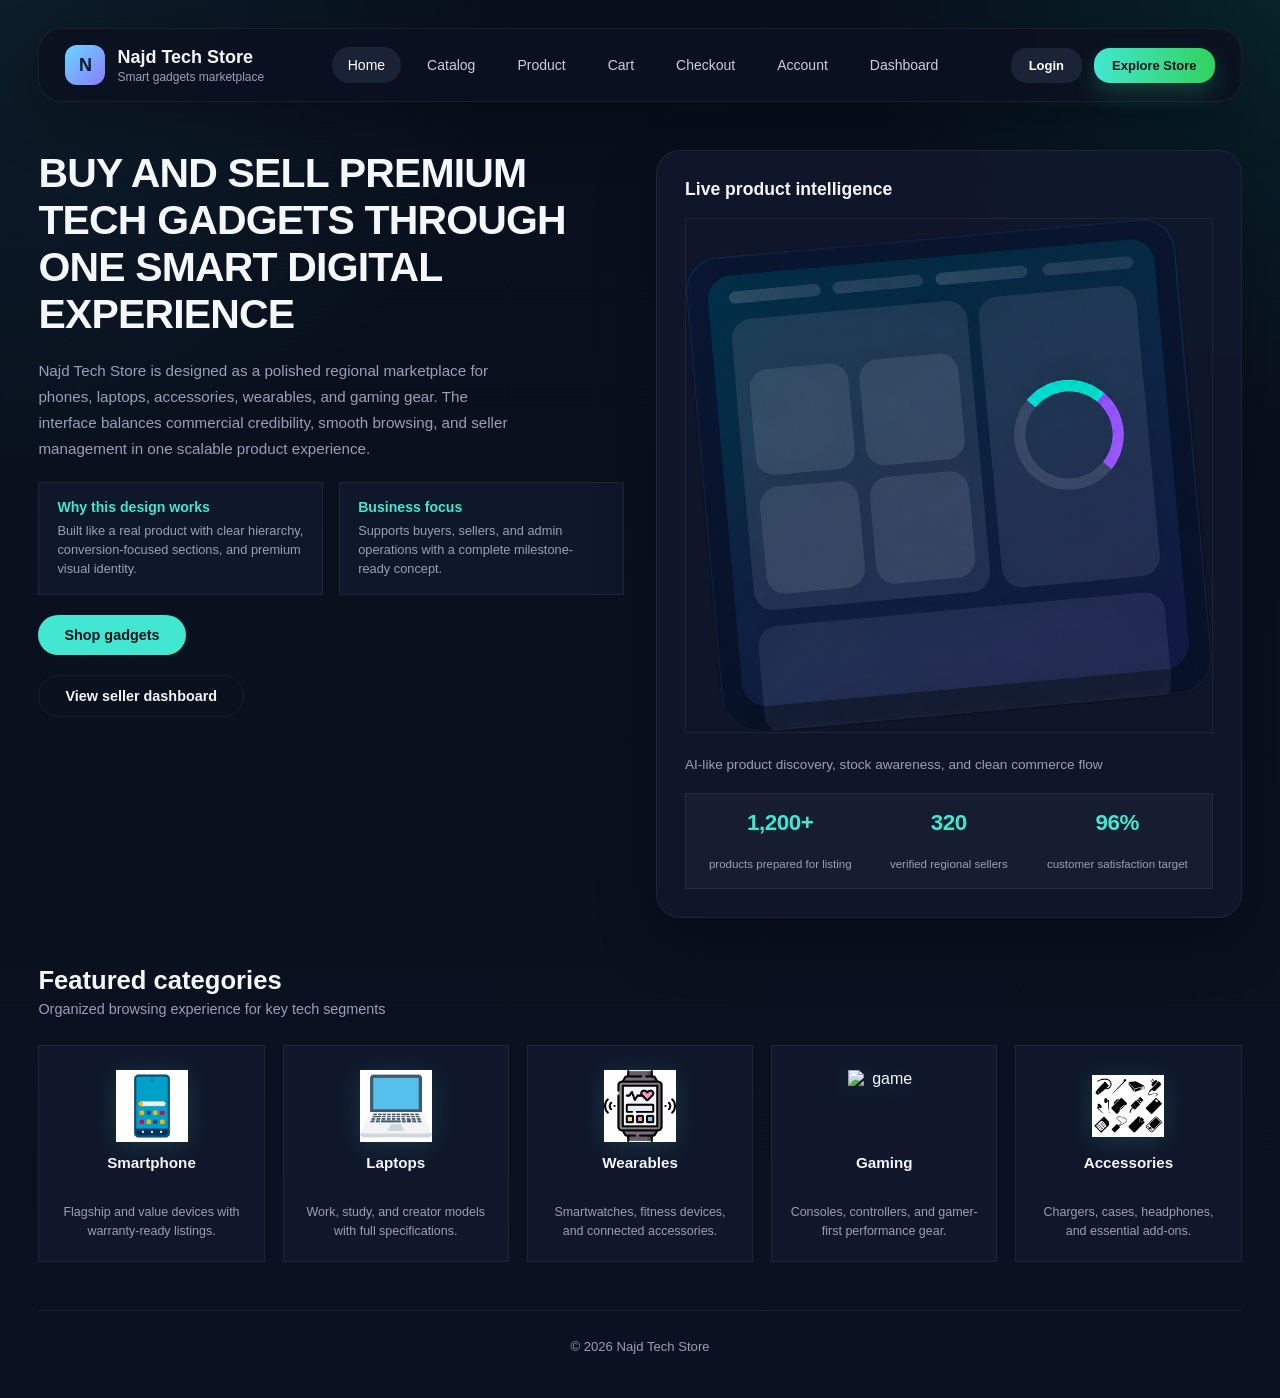
==== index.html @ 87e11595 "Add files via upload" ====
<!DOCTYPE html>
<html lang="en">
<head>
    <meta charset="UTF-8">
    <meta name="viewport" content="width=device-width, initial-scale=1.0">
    <title>home-NAJD TECH STORE</title>
    <link rel="stylesheet" href="style.css">
</head>

<body>


<div class="page-shell">
    <header class="topbar">
      <div class="brand">
        <div class="brand-logo">N</div>
        <div>
          <h1>Najd Tech Store</h1>
          <p>Smart gadgets marketplace</p>
        </div>
      </div>

      <nav class="nav-links">
        <a href="index.html" class="active">Home</a>
        <a href="catalog.html">Catalog</a>
        <a href="product.html">Product</a>
        <a href="cart.html" >Cart</a>
        <a href="checkout.html">Checkout</a>
        <a href="login.html">Account</a>
        <a href="dashboard.html">Dashboard</a>
      </nav>

      <div class="nav-actions">
        <a href="login.html" class="btn btn-dark small">Login</a>
        <a href="product.html" class="btn btn-primary small">Explore Store</a>
      </div>
    </header>

<main>

<section class="overview">


  <div class="overview-left">
    <h1>
      BUY AND SELL PREMIUM TECH GADGETS THROUGH ONE SMART DIGITAL EXPERIENCE
    </h1>

    <p>
      Najd Tech Store is designed as a polished regional marketplace for phones,
      laptops, accessories, wearables, and gaming gear. The interface balances
      commercial credibility, smooth browsing, and seller management in one
      scalable product experience.
    </p>
      <div class="features-inline">
    <ul>
      <li>
        <h3>Why this design works</h3>
        <p>Built like a real product with clear hierarchy, conversion-focused sections, and premium visual identity.</p>
      </li>

      <li>
        <h3>Business focus</h3>
        <p>Supports buyers, sellers, and admin operations with a complete milestone-ready concept.</p>
      </li>
    </ul>
  </div>

    <a href="catalog.html" class="btn">Shop gadgets</a>
    <a href="dashboard.html" class="btn secondary">View seller dashboard</a>
  </div>



  <div class="overview-right">
    <h2>Live product intelligence</h2>

    <a href="dashboard.html">
      <img src="dashboard3.png" alt="dashboard icon">
    </a>

    <p>AI-like product discovery, stock awareness, and clean commerce flow</p>

    <div class="stats">
      <div>
        <h3>1,200+</h3>
        <p>products prepared for listing</p>
      </div>
      <div>
        <h3>320</h3>
        <p>verified regional sellers</p>
      </div>
      <div>
        <h3>96%</h3>
        <p>customer satisfaction target</p>
      </div>
    </div>

  </div>

</section>
   </main>
      <section class="categories">
    <h2>Featured categories</h2>
    <p>Organized browsing experience for key tech segments</p>

    <nav class="nav-featured">
      <ul>
        <li class="category-item">
          <img src="phonehome.png" alt="phone" width="200">
          <h3>Smartphone</h3>
          <p>Flagship and value devices with warranty-ready listings.</p>
        </li>

        <li class="category-item">
          <img src="Laptopsicon.png" alt="laptop" width="200">
          <h3>Laptops</h3>
          <p>Work, study, and creator models with full specifications.</p>
        </li>

        <li class="category-item">
          <img src="Wearablesicon.png" alt="smart watch" width="200">
          <h3>Wearables</h3>
          <p>Smartwatches, fitness devices, and connected accessories.</p>
        </li>

        <li class="category-item">
          <img src="Gamingicon.png" alt="game" width="200">
          <h3>Gaming</h3>
          <p>Consoles, controllers, and gamer-first performance gear.</p>
        </li>

        <li class="category-item">
          <img src="Accessoriesicon.png" alt="fit band" width="200">
          <h3>Accessories</h3>
          <p>Chargers, cases, headphones, and essential add-ons.</p>
        </li>
      </ul>
    </nav>
  </section>



<footer class="footer">© 2026 Najd Tech Store </footer>
<script src="script.js"></script>
</div>
</body>
</html>
---- style.css ----
/* cart

* {
  margin: 0;
  padding: 0;
  box-sizing: border-box;
}

:root {
  --bg: #09111f;
  --bg-soft: #0f1729;
  --panel: rgba(16, 24, 44, 0.94);
  --panel-2: rgba(18, 28, 50, 0.95);
  --border: rgba(255, 255, 255, 0.05);
  --text: #f5f7fb;
  --muted: #97a1b6;
  --green-1: #3fe7d1;
  --green-2: #2fd45f;
  --dark-btn: #1b2336;
  --shadow: 0 18px 40px rgba(0, 0, 0, 0.28);
  --radius-xl: 22px;
  --radius-lg: 18px;
  --radius-md: 14px;
}

body {
  font-family: Arial, Helvetica, sans-serif;
  background:
    radial-gradient(circle at top left, rgba(42, 101, 115, 0.15), transparent 26%),
    radial-gradient(circle at top right, rgba(0, 255, 183, 0.08), transparent 22%),
    linear-gradient(180deg, #08101d 0%, #0a1120 100%);
  color: var(--text);
  min-height: 100vh;
}

.page-shell {
  width: min(1100px, 94%);
  margin: 24px auto;
}
/*index page*/


/* OVERVIEW SECTION  */
.overview {
  display: grid;
  grid-template-columns: 1fr 1fr;
  gap: 32px;
  align-items: start;
  margin: 48px 0 40px;
}

.overview-left {
  display: flex;
  flex-direction: column;
  gap: 20px;
}

.overview-left h1 {
  font-size: clamp(1.6rem, 3.2vw, 2.6rem);
  font-weight: 900;
  line-height: 1.15;
  letter-spacing: -0.02em;
  color: var(--text);
}

.overview-left > p {
  font-size: 0.95rem;
  color: var(--muted);
  line-height: 1.7;
  max-width: 480px;
}

/* ── Features inline  ── */
.features-inline ul {
  list-style: none;
  display: grid;
  grid-template-columns: 1fr 1fr;
  gap: 16px;
}

.features-inline li {
  background: var(--panel);
  border: 1px solid var(--border);
  border-radius: var(--radius-md);
  padding: 16px 18px;
}

.features-inline li h3 {
  font-size: 0.88rem;
  font-weight: 700;
  color: var(--green-1);
  margin-bottom: 6px;
}

.features-inline li p {
  font-size: 0.8rem;
  color: var(--muted);
  line-height: 1.5;
}

/* CTA Buttons */
.overview-left .btn {
  display: inline-flex;
  align-items: center;
  justify-content: center;
  padding: 12px 26px;
  border-radius: 50px;
  font-size: 0.9rem;
  font-weight: 700;
  text-decoration: none;
  cursor: pointer;
  transition: all 0.2s ease;
  width: fit-content;
  background: var(--green-1);
  color: #09111f;
  border: none;
}

.overview-left .btn:hover {
  background: #5af5e2;
  transform: translateY(-1px);
}

.overview-left .btn.secondary {
  background: var(--dark-btn);
  color: var(--text);
  border: 1px solid var(--border);
}

.overview-left .btn.secondary:hover {
  background: #232f4a;
  border-color: rgba(255,255,255,0.12);
}

/* Overview Right Panel  */
.overview-right {
  background: var(--panel);
  border: 1px solid var(--border);
  border-radius: var(--radius-xl);
  padding: 28px;
  display: flex;
  flex-direction: column;
  gap: 18px;
  box-shadow: var(--shadow);
}

.overview-right h2 {
  font-size: 1.1rem;
  font-weight: 700;
  color: var(--text);
}

.overview-right > p {
  font-size: 0.85rem;
  color: var(--muted);
  line-height: 1.5;
}

.overview-right a img {
  width: 100%;
  border-radius: var(--radius-md);
  border: 1px solid var(--border);
  object-fit: cover;
  height: auto;
  transition: opacity 0.2s;
}

.overview-right a img:hover {
  opacity: 0.85;
}

/* Stats Row */
.stats {
  display: grid;
  grid-template-columns: repeat(3, 1fr);
  gap: 12px;
  background: rgba(255,255,255,0.03);
  border: 1px solid var(--border);
  border-radius: var(--radius-md);
  padding: 16px;
}

.stats div {
  text-align: center;
}

.stats h3 {
  font-size: 1.4rem;
  font-weight: 900;
  color: var(--green-1);
  letter-spacing: -0.02em;
}

.stats p {
  font-size: 0.72rem;
  color: var(--muted);
  margin-top: 4px;
  line-height: 1.4;
}


/* CATEGORIES SECTION  */
.categories {
  margin: 48px 0 40px;
}

.categories > h2 {
  font-size: 1.6rem;
  font-weight: 900;
  color: var(--text);
  margin-bottom: 6px;
}

.categories > p {
  font-size: 0.9rem;
  color: var(--muted);
  margin-bottom: 28px;
}

/*  Filter Pills */
.nav-featured {

}

.nav-featured ul {
  list-style: none;
  display: grid;
  grid-template-columns: repeat(5, 1fr);
  gap: 18px;
}

.category-item {
  background: var(--panel);
  border: 1px solid var(--border);
  border-radius: var(--radius-lg);
  padding: 24px 16px 20px;
  display: flex;
  flex-direction: column;
  align-items: center;
  text-align: center;
  gap: 12px;
  cursor: pointer;
  transition: transform 0.2s ease, border-color 0.2s ease, box-shadow 0.2s ease;
}

.category-item:hover {
  transform: translateY(-4px);
  border-color: rgba(63, 231, 209, 0.3);
  box-shadow: 0 12px 32px rgba(0, 0, 0, 0.35);
}

.category-item img {
  width: 72px;
  height: 72px;
  object-fit: contain;
  filter: drop-shadow(0 4px 12px rgba(63, 231, 209, 0.15));
}

.category-item h3 {
  font-size: 0.95rem;
  font-weight: 700;
  color: var(--text);
}

.category-item p {
  font-size: 0.78rem;
  color: var(--muted);
  line-height: 1.5;
}


/* FOOTER  */
.footer {
  text-align: center;
  padding: 28px 0 16px;
  font-size: 0.82rem;
  color: var(--muted);
  border-top: 1px solid var(--border);
  margin-top: 48px;
}


/* RESPONSIVE*/
@media (max-width: 860px) {
  .overview {
    grid-template-columns: 1fr;
  }

  .nav-featured ul {
    grid-template-columns: repeat(2, 1fr);
  }

  .nav-featured ul li:last-child {
    grid-column: span 2;
  }

  .features-inline ul {
    grid-template-columns: 1fr;
  }

  .stats {
    grid-template-columns: repeat(3, 1fr);
  }
}

@media (max-width: 520px) {
  .nav-featured ul {
    grid-template-columns: 1fr;
  }

  .nav-featured ul li:last-child {
    grid-column: span 1;
  }

  .stats {
    grid-template-columns: 1fr;
    gap: 8px;
  }
}
/* catagry

/*  CATALOG OVERVIEW HEADER  */
.catalog-overview {
  display: flex;
  align-items: center;
  justify-content: space-between;
  margin: 40px 0 28px;
  gap: 20px;
}

.catalog-overview h1 {
  font-size: clamp(1.5rem, 3vw, 2.2rem);
  font-weight: 900;
  color: var(--text);
  letter-spacing: -0.02em;
  line-height: 1.15;
}

.catalog-overview p {
  font-size: 0.9rem;
  color: var(--muted);
  margin-top: 6px;
}

.catalog-overview .btn-primary {
  display: inline-flex;
  align-items: center;
  justify-content: center;
  white-space: nowrap;
  padding: 12px 24px;
  background: var(--green-1);
  color: #09111f;
  font-size: 0.88rem;
  font-weight: 700;
  border-radius: 50px;
  text-decoration: none;
  transition: background 0.2s, transform 0.2s;
  flex-shrink: 0;
}

.catalog-overview .btn-primary:hover {
  background: #5af5e2;
  transform: translateY(-1px);
}


/* FILTERS ROW  */
.filters {
  display: grid;
  grid-template-columns: 1fr 1.4fr 1fr;
  gap: 12px;
  background: var(--panel);
  border: 1px solid var(--border);
  border-radius: var(--radius-md);
  padding: 14px 18px;
  margin-bottom: 12px;
}

.filters input,
.filters select {
  background: rgba(255, 255, 255, 0.04);
  border: 1px solid var(--border);
  border-radius: 10px;
  color: var(--text);
  font-size: 0.88rem;
  padding: 10px 14px;
  outline: none;
  transition: border-color 0.2s;
  appearance: none;
  -webkit-appearance: none;
  width: 100%;
}

.filters input::placeholder {
  color: var(--muted);
}

.filters input:focus,
.filters select:focus {
  border-color: rgba(63, 231, 209, 0.4);
}

.filters select {
  background-image: url("data:image/svg+xml,%3Csvg xmlns='http://www.w3.org/2000/svg' width='12' height='8' viewBox='0 0 12 8'%3E%3Cpath d='M1 1l5 5 5-5' stroke='%2397a1b6' stroke-width='1.5' fill='none' stroke-linecap='round'/%3E%3C/svg%3E");
  background-repeat: no-repeat;
  background-position: right 14px center;
  padding-right: 36px;
  cursor: pointer;
}

.filters select option {
  background: #0f1729;
  color: var(--text);
}


/* APPLIED FILTER TAG  */
.optionfilter {
  display: flex;
  gap: 8px;
  margin-bottom: 28px;
}

.optionfilter button {
  background: rgba(63, 231, 209, 0.08);
  border: 1px solid rgba(63, 231, 209, 0.25);
  color: var(--green-1);
  font-size: 0.8rem;
  font-weight: 600;
  padding: 6px 14px;
  border-radius: 50px;
  cursor: pointer;
  transition: background 0.2s;
}

.optionfilter button:hover {
  background: rgba(63, 231, 209, 0.16);
}


/* PRODUCTS GRID  */
.products {
  display: grid;
  grid-template-columns: repeat(4, 1fr);
  gap: 18px;
  margin-bottom: 48px;
}


/* PRODUCT CARD  */
.product-card {
  background: var(--panel);
  border: 1px solid var(--border);
  border-radius: var(--radius-lg);
  overflow: hidden;
  display: flex;
  flex-direction: column;
  transition: transform 0.2s ease, border-color 0.2s ease, box-shadow 0.2s ease;
  position: relative;
}

.product-card:hover {
  transform: translateY(-4px);
  border-color: rgba(63, 231, 209, 0.2);
  box-shadow: 0 14px 36px rgba(0, 0, 0, 0.35);
}

/* Badge top-right */
.product-card::before {
  content: attr(data-badge);
  position: absolute;
  top: 12px;
  right: 12px;
  background: rgba(15, 23, 41, 0.85);
  border: 1px solid var(--border);
  color: var(--muted);
  font-size: 0.7rem;
  font-weight: 600;
  padding: 3px 10px;
  border-radius: 50px;
  backdrop-filter: blur(6px);
}

/* Image area */
.product-card img {
  width: 100%;
  height: 220px;
  border-radius: 50px;
  object-fit: contain;
  background: rgba(255,255,255,0.03);
  display: block;
}

/* Card body */
.product-card h3 {
  font-size: 0.95rem;
  font-weight: 700;
  color: var(--text);
  padding: 14px 14px 4px;
}

.product-card p {
  font-size: 0.78rem;
  color: var(--muted);
  padding: 0 14px 6px;
  line-height: 1.4;
}

.product-card span {
  font-size: 0.78rem;
  color: #f5c542;
  padding: 0 14px 10px;
  display: block;
}

/* Price + View row */
.product-card h4 {
  font-size: 1.05rem;
  font-weight: 800;
  color: var(--text);
  padding: 10px 14px 14px;
  margin-top: auto;
  display: flex;
  align-items: center;
  justify-content: space-between;
}

.product-card a {
  display: inline-flex;
  align-items: center;
  justify-content: center;
  padding: 6px 16px;
  background: var(--dark-btn);
  border: 1px solid var(--border);
  color: var(--text);
  font-size: 0.8rem;
  font-weight: 600;
  border-radius: 8px;
  text-decoration: none;
  transition: background 0.2s, border-color 0.2s;
  white-space: nowrap;
}

.product-card a:hover {
  background: #232f4a;
  border-color: rgba(255,255,255,0.12);
}


/*  NO RESULTS  */
#noResults {
  grid-column: 1 / -1;
}


/* RESPONSIVE */
@media (max-width: 900px) {
  .products {
    grid-template-columns: repeat(2, 1fr);
  }

  .filters {
    grid-template-columns: 1fr 1fr;
  }

  .filters input {
    grid-column: span 2;
  }
}

@media (max-width: 560px) {
  .catalog-overview {
    flex-direction: column;
    align-items: flex-start;
  }

  .products {
    grid-template-columns: 1fr;
  }

  .filters {
    grid-template-columns: 1fr;
  }

  .filters input {
    grid-column: span 1;
  }
}
/*product page*/
.product-breadcrumb {
  font-size: 0.78rem;
  color: var(--green-1);
  margin: 32px 0 8px;
  font-weight: 500;
}

.product-page-title h1 {
  font-size: clamp(1.8rem, 3.5vw, 2.6rem);
  font-weight: 900;
  color: var(--text);
  letter-spacing: -0.02em;
  line-height: 1.1;
}

.product-page-title p {
  font-size: 0.88rem;
  color: var(--muted);
  margin-top: 5px;
}

.trust-badges {
  display: flex;
  gap: 10px;
  margin: 12px 0 18px;
  flex-wrap: wrap;
}

.trust-badge {
  background: rgba(255,255,255,0.04);
  border: 1px solid var(--border);
  color: var(--muted);
  font-size: 0.78rem;
  font-weight: 500;
  padding: 5px 14px;
  border-radius: 50px;
}

.product-page {
  display: grid;
  grid-template-columns: 1fr 1fr;
  gap: 32px;
  background: var(--panel);
  border: 1px solid var(--border);
  border-radius: var(--radius-xl);
  padding: 28px;
  margin-bottom: 48px;
  box-shadow: var(--shadow);
}

.product-image {
  display: flex;
  flex-direction: column;
  gap: 14px;
}

.product-image > img {
  width: 100%;
  height: 280px;
  object-fit: contain;
  background: rgba(255,255,255,0.03);
  border: 1px solid var(--border);
  border-radius: var(--radius-lg);
  padding: 20px;
  display: block;
}

.thumbnails {
  display: grid;
  grid-template-columns: repeat(3, 1fr);
  gap: 10px;
}

.thumbnails img {
  width: 100%;
  height: 80px;
  object-fit: cover;
  border-radius: var(--radius-md);
  border: 2px solid var(--border);
  cursor: pointer;
  opacity: 0.6;
  transition: border-color 0.2s, opacity 0.2s;
  background: rgba(255,255,255,0.03);
}

.thumbnails img:hover,
.thumbnails img.active {
  border-color: var(--green-1);
  opacity: 1;
}

.product-details {
  display: flex;
  flex-direction: column;
  gap: 14px;
}

.product-details h1 {
  font-size: 1.2rem;
  font-weight: 800;
  color: var(--text);
  line-height: 1.2;
}

.seller-row {
  display: flex;
  align-items: center;
  justify-content: space-between;
}

.seller-row p {
  font-size: 0.82rem;
  color: var(--muted);
}

.stars {
  color: #f5c542;
  font-size: 0.9rem;
  letter-spacing: 1px;
}

.price-row {
  display: flex;
  align-items: center;
  justify-content: space-between;
}

.product-details h2 {
  font-size: 1.6rem;
  font-weight: 900;
  color: var(--text);
  letter-spacing: -0.02em;
}

.delivery-tag {
  font-size: 0.78rem;
  color: var(--green-1);
  font-weight: 600;
}

.product-details > p {
  font-size: 0.85rem;
  color: var(--muted);
  line-height: 1.65;
}

.product-details ul {
  list-style: none;
  display: flex;
  flex-direction: column;
  gap: 8px;
}

.product-details ul li {
  display: flex;
  align-items: center;
  gap: 12px;
  background: rgba(255,255,255,0.03);
  border: 1px solid var(--border);
  border-radius: var(--radius-md);
  padding: 10px 14px;
}

.product-details ul li::before {
  content: '';
  width: 30px;
  height: 30px;
  min-width: 30px;
  border-radius: 50%;
  background: rgba(63,231,209,0.08);
  border: 1px solid rgba(63,231,209,0.18);
}

.product-details ul li div {
  display: flex;
  flex-direction: column;
  gap: 2px;
}

.product-details ul li strong {
  font-size: 0.85rem;
  font-weight: 700;
  color: var(--text);
}

.product-details ul li span {
  font-size: 0.76rem;
  color: var(--muted);
}

.product-details label {
  font-size: 0.8rem;
  color: var(--muted);
  font-weight: 500;
  margin-bottom: -8px;
}

.product-details select,
.product-details .filtermodel {
  background: rgba(255,255,255,0.04);
  border: 1px solid var(--border);
  border-radius: 10px;
  color: var(--text);
  font-size: 0.85rem;
  padding: 9px 36px 9px 14px;
  outline: none;
  appearance: none;
  -webkit-appearance: none;
  width: 100%;
  cursor: pointer;
  background-image: url("data:image/svg+xml,%3Csvg xmlns='http://www.w3.org/2000/svg' width='12' height='8' viewBox='0 0 12 8'%3E%3Cpath d='M1 1l5 5 5-5' stroke='%2397a1b6' stroke-width='1.5' fill='none' stroke-linecap='round'/%3E%3C/svg%3E");
  background-repeat: no-repeat;
  background-position: right 14px center;
  transition: border-color 0.2s;
}

.product-details select:focus {
  border-color: rgba(63,231,209,0.4);
}

.product-details select option {
  background: #0f1729;
}

.product-details .addtocart,
.product-details .save,
.product-details .chat {
  padding: 11px 22px;
  border-radius: 50px;
  font-size: 0.88rem;
  font-weight: 700;
  border: none;
  cursor: pointer;
  transition: all 0.2s ease;
}

.product-details .addtocart {
  background: var(--green-1);
  color: #09111f;
}

.product-details .addtocart:hover {
  background: #5af5e2;
  transform: translateY(-1px);
}

.product-details .save {
  background: var(--dark-btn);
  color: var(--text);
  border: 1px solid var(--border) !important;
}

.product-details .save:hover {
  background: #232f4a;
}

.product-details .chat {
  background: #7c3aed;
  color: #fff;
}

.product-details .chat:hover {
  background: #9155f5;
  transform: translateY(-1px);
}

@media (max-width: 820px) {
  .product-page {
    grid-template-columns: 1fr;
  }
  .product-image > img {
    height: 220px;
  }
}

@media (max-width: 480px) {
  .product-details .addtocart,
  .product-details .save,
  .product-details .chat {
    width: 100%;
  }
}
.product-wrapper {
  display: block;
}




/* HEADER */

.topbar {
  background: rgba(11, 17, 32, 0.95);
  border: 1px solid var(--border);
  border-radius: 20px;
  padding: 14px 20px;
  display: flex;
  align-items: center;
  justify-content: space-between;
  gap: 16px;
  box-shadow: var(--shadow);
}

.brand {
  display: flex;
  align-items: center;
  gap: 10px;
  min-width: 210px;
}

.brand-logo {
  width: 34px;
  height: 34px;
  border-radius: 10px;
  display: grid;
  place-items: center;
  font-weight: 700;
  font-size: 16px;
  color: #0d1728;
  background: linear-gradient(135deg, #68d8ff, #8b7bff);
}

.brand h1 {
  font-size: 16px;
  margin-bottom: 2px;
}

.brand p {
  color: var(--muted);
  font-size: 11px;
}

/* NAV */

.nav-links {
  display: flex;
  align-items: center;
  gap: 6px;
  flex-wrap: wrap;
  justify-content: center;
}

.nav-links a {
  text-decoration: none;
  color: #c8d0e0;
  padding: 6px 12px;
  border-radius: 999px;
  font-size: 12px;
  transition: 0.25s ease;
}

.nav-links a:hover,
.nav-links a.active {
  background: #1a2335;
  color: #fff;
}

/* ACTIONS / BUTTONS */

.nav-actions {
  display: flex;
  align-items: center;
  gap: 10px;
}

.btn {
  text-decoration: none;
  display: inline-flex;
  align-items: center;
  justify-content: center;
  border-radius: 999px;
  font-weight: 600;
  transition: 0.25s ease;
}

.btn.small {
  padding: 8px 14px;
  font-size: 12px;
}

.btn.btn-dark {
  background: #1b2436;
  color: #fff;
}

.btn.btn-primary {
  background: linear-gradient(90deg, var(--green-1), var(--green-2));
  color: #07111e;
  box-shadow: 0 8px 18px rgba(53, 224, 154, 0.22);
}

.btn.btn-secondary {
  background: linear-gradient(180deg, #2b3448, #232c3d);
  color: #eef2fa;
}

.btn:hover {
  transform: translateY(-1px);
}

/* MAIN LAYOUT */

.container {
  margin-top: 26px;
}

.hero-row {
  display: flex;
  justify-content: space-between;
  align-items: center;
  gap: 18px;
  margin-bottom: 22px;
}

.pill {
  display: inline-block;
  padding: 6px 12px;
  border-radius: 999px;
  font-size: 11px;
  margin-bottom: 10px;
}

.pill.muted {
  background: rgba(62, 232, 201, 0.12);
  color: #c2fff3;
  border: 1px solid rgba(62, 232, 201, 0.09);
}

.hero-row h2 {
  font-size: 22px;
  margin-bottom: 6px;
  line-height: 1.1;
}

.subtext {
  color: var(--muted);
  font-size: 13px;
}

.hero-row .btn {
  padding: 10px 18px;
  min-width: 190px;
  font-size: 13px;
}

/* GRID */

.content-grid {
  display: grid;
  grid-template-columns: 1.6fr 0.9fr;
  gap: 18px;
}

/* PANELS */

.panel {
  background: linear-gradient(180deg, rgba(14, 22, 40, 0.96), rgba(12, 20, 36, 0.98));
  border: 1px solid var(--border);
  border-radius: 20px;
  box-shadow: var(--shadow);
}

.products-panel {
  padding: 14px;
}

/* PRODUCT CARDS */

.product-card {
  background: linear-gradient(180deg, rgba(18, 28, 50, 0.98), rgba(14, 23, 41, 0.98));
  border: 1px solid rgba(255, 255, 255, 0.04);
  border-radius: 18px;
  padding: 16px 14px;
  display: flex;
  align-items: center;
  justify-content: space-between;
  gap: 14px;
}

.product-card + .product-card {
  margin-top: 12px;
}

.product-left {
  display: flex;
  align-items: center;
  gap: 12px;
} .product-icon {
  width: 52px;
  height: 52px;
  border-radius: 14px;
  background: linear-gradient(180deg, #11344a, #1f2b5b);
  display: grid;
  place-items: center;
  font-size: 22px;
}

.product-info h3 {
  font-size: 15px;
  margin-bottom: 4px;
}

.product-info p {
  color: var(--muted);
  font-size: 12px;
  margin-bottom: 8px;
}

.qty-control {
  display: inline-flex;
  align-items: center;
  gap: 8px;
  background: #1a2335;
  border: 1px solid rgba(255, 255, 255, 0.04);
  border-radius: 999px;
  padding: 4px 6px;
}

.qty-control button {
  width: 24px;
  height: 24px;
  border: none;
  border-radius: 50%;
  background: #243047;
  color: #fff;
  font-size: 14px;
  cursor: pointer;
}

.qty-control span {
  min-width: 20px;
  text-align: center;
  color: #fff;
  font-weight: 600;
  font-size: 12px;
}

.price {
  font-size: 15px;
  font-weight: 700;
  white-space: nowrap;
  color: #cfe3ff;
}

/* SUMMARY PANEL */

.summary-panel {
  padding: 18px 18px 20px;
  border-radius: 20px;
  display: flex;
  flex-direction: column;
}

.summary-panel h3 {
  font-size: 18px;
  margin-bottom: 14px;
}

.summary-row,
.summary-total {
  display: flex;
  justify-content: space-between;
  align-items: center;
}

.summary-row {
  color: #cad2e2;
  font-size: 13px;
  margin-bottom: 10px;
}

.summary-row strong,
.summary-total strong {
  color: #fff;
}

.summary-panel hr {
  border: none;
  border-top: 1px solid rgba(255, 255, 255, 0.07);
  margin: 10px 0 14px;
}

.summary-total {
  font-size: 16px;
  font-weight: 700;
  margin-bottom: 16px;
}

.wide {
  width: 100%;
  padding: 10px 16px;
  margin-top: 8px;
  font-size: 13px;
}

/* RESPONSIVE */

@media (max-width: 1000px) {
  .topbar {
    flex-direction: column;
    align-items: flex-start;
  }

  .nav-links,
  .nav-actions {
    width: 100%;
    justify-content: flex-start;
    flex-wrap: wrap;
  }

  .content-grid {
    grid-template-columns: 1fr;
  }

  .hero-row {
    flex-direction: column;
    align-items: flex-start;
  }
}

@media (max-width: 700px) {
  .product-card {
    flex-direction: column;
    align-items: flex-start;
  }

  .product-info h3 {
    font-size: 14px;
  }

  .product-info p,
  .summary-row {
    font-size: 12px;
  }

  .price,
  .summary-total {
    font-size: 14px;
  }
}


/*Checkout:

/* RESET & THEME */
* {
  margin: 0;
  padding: 0;
  box-sizing: border-box;
}

:root {
  --bg: #09111f;
  --panel: rgba(16, 24, 44, 0.94);
  --border: rgba(255, 255, 255, 0.05);
  --text: #f5f7fb;
  --muted: #97a1b6;
  --green-1: #3fe7d1;
  --green-2: #2fd45f;
  --shadow: 0 20px 60px rgba(0, 0, 0, 0.28);
  --radius-xl: 24px;
}

body {
  font-family: "Inter", Arial, sans-serif;
  background: linear-gradient(180deg, #08101d 0%, #0a1120 100%);
  color: var(--text);
  min-height: 100vh;
}

.page-shell {
  width: min(1280px, 94%);
  margin: 30px auto;
}

/* HEADER */
.topbar {
  background: rgba(11, 17, 32, 0.95);
  border: 1px solid var(--border);
  border-radius: 24px;
  padding: 18px 28px;
  display: flex;
  align-items: center;
  justify-content: space-between;
  box-shadow: var(--shadow);
}

.brand {
  display: flex;
  align-items: center;
  gap: 12px;
}

.brand-logo {
  width: 42px;
  height: 42px;
  border-radius: 12px;
  display: grid;
  place-items: center;
  font-weight: 700;
  font-size: 18px;
  color: #0d1728;
  background: linear-gradient(135deg, #68d8ff, #8b7bff);
}

.brand h1 {
  font-size: 18px;
}

.brand p {
  font-size: 12px;
  color: var(--muted);
}

.nav-links {
  display: flex;
  gap: 10px;
}

.nav-links a {
  text-decoration: none;
  color: #c8d0e0;
  padding: 10px 16px;
  border-radius: 999px;
  font-size: 14px;
  transition: 0.3s ease;
}

.nav-links a.active,
.nav-links a:hover {
  background: #1a2335;
  color: #fff;
}

.nav-actions {
  display: flex;
  gap: 12px;
}

.btn {
  text-decoration: none;
  display: inline-flex;
  align-items: center;
  justify-content: center;
  border-radius: 16px;
  font-weight: 700;
  transition: 0.3s ease;
}

.btn.small {
  padding: 10px 18px;
  font-size: 13px;
}

.btn.btn-dark {
  background: #1b2436;
  color: #fff;
}

.btn.btn-primary {
  background: linear-gradient(90deg, var(--green-1), var(--green-2));
  color: #07111e;
  box-shadow: 0 10px 24px rgba(53, 224, 154, 0.22);
}

.btn:hover {
  transform: translateY(-2px);
}

/* HERO SECTION */
.container {
  margin-top: 40px;
}

.hero-row {
  display: flex;
  justify-content: space-between;
  align-items: center;
  margin-bottom: 32px;
}

.pill {
  display: inline-block;
  padding: 10px 16px;
  border-radius: 999px;
  font-size: 13px;
  margin-bottom: 18px;
}

.pill.muted {
  background: rgba(62, 232, 201, 0.12);
  color: #c2fff3;
  border: 1px solid rgba(62, 232, 201, 0.09);
}

.hero-row h2 {
  font-size: 36px;
  margin-bottom: 10px;
  line-height: 1.05;
}

.subtext {
  color: var(--muted);
  font-size: 16px;
}

.hero-tags {
  display: flex;
  gap: 10px;
}

.tag {
  padding: 8px 14px;
  border-radius: 999px;
  font-size: 13px;
  background: #111a2b;
  border: 1px solid rgba(255, 255, 255, 0.06);
  color: #d7e2ff;
}

/* GRID */
.content-grid {
  display: grid;
  grid-template-columns: 1.55fr 1fr;
  gap: 26px;
}

/* PANELS */
.panel {
  background: linear-gradient(180deg, rgba(14, 22, 40, 0.95), rgba(12, 20, 36, 0.98));
  border: 1px solid var(--border);
  border-radius: var(--radius-xl);
  box-shadow: var(--shadow);
}

/* FORM PANEL */
.form-panel {
  padding: 26px;
}

.checkout-form {
  display: flex;
  flex-direction: column;
  gap: 20px;
}

.field-grid.two {
  display: grid;
  grid-template-columns: repeat(2, 1fr);
  gap: 18px;
}

.field {
  display: flex;
  flex-direction: column;
  gap: 8px;
}

.field label {
  font-size: 13px;
  color: #cfd6ea;
}

.field input,
.field select {
  background: #0f1727;
  border-radius: 12px;
  border: 1px solid rgba(255, 255, 255, 0.06);
  padding: 12px 14px;
  font-size: 14px;
  color: var(--text);
  outline: none;
}

.field input::placeholder {
  color: #7f8aa4;
}

.field input:focus,
.field select:focus {
  border-color: var(--green-1);
  box-shadow: 0 0 0 1px rgba(63, 231, 209, 0.35);
}

/* PAYMENT PANEL */
.payment-panel {
  padding: 28px;
  display: flex;
  flex-direction: column;
}

.payment-panel h3 {
  font-size: 20px;
  margin-bottom: 22px;
} .payment-row {
  display: flex;
  justify-content: space-between;
  align-items: center;
  font-size: 15px;
  color: #cad2e2;
  margin-bottom: 14px;
}

.payment-row strong {
  color: #fff;
}

.pay-now {
  margin: 18px 0 22px;
  padding: 14px 18px;
  border-radius: 16px;
  background: #101a2c;
  border: 1px solid rgba(63, 231, 209, 0.25);
  display: flex;
  justify-content: space-between;
  align-items: center;
  font-size: 15px;
}

.pay-now span {
  color: #c8d6f0;
}

.pay-now strong {
  color: #3fe7d1;
}

.btn.wide {
  width: 100%;
  padding: 14px 20px;
  font-size: 15px;
}

.note {
  margin-top: 14px;
  font-size: 12px;
  color: var(--muted);
}

/* RESPONSIVE */
@media (max-width: 1000px) {
  .content-grid {
    grid-template-columns: 1fr;
  }

  .hero-row {
    flex-direction: column;
    align-items: flex-start;
  }
}

Account:

/* RESET */
* {
  margin: 0;
  padding: 0;
  box-sizing: border-box;
}

:root {
  --bg: #09111f;
  --panel: rgba(16, 24, 44, 0.95);
  --input: #1a2438;
  --border: rgba(255, 255, 255, 0.06);
  --text: #f4f7fb;
  --muted: #97a1b6;
  --green-1: #42e7d1;
  --green-2: #31d25d;
  --shadow: 0 20px 60px rgba(0, 0, 0, 0.28);
}

/* BODY */
body {
  font-family: "Inter", Arial, sans-serif;
  background:
    radial-gradient(circle at top left, rgba(40, 110, 120, 0.14), transparent 26%),
    radial-gradient(circle at top right, rgba(0, 255, 183, 0.08), transparent 22%),
    linear-gradient(180deg, #08101d 0%, #0a1120 100%);
  color: var(--text);
  min-height: 100vh;
}

/* PAGE */
.page-shell {
  width: min(1280px, 94%);
  margin: 28px auto;
}

/* HEADER */
.topbar {
  background: rgba(11, 17, 32, 0.96);
  border: 1px solid var(--border);
  border-radius: 24px;
  padding: 16px 26px;
  display: flex;
  align-items: center;
  justify-content: space-between;
  box-shadow: var(--shadow);
}

.brand {
  display: flex;
  align-items: center;
  gap: 12px;
}

.brand-logo {
  width: 40px;
  height: 40px;
  border-radius: 12px;
  display: grid;
  place-items: center;
  font-weight: 700;
  font-size: 18px;
  color: #0d1728;
  background: linear-gradient(135deg, #68d8ff, #8b7bff);
}

.brand h1 {
  font-size: 18px;
}

.brand p {
  font-size: 12px;
  color: var(--muted);
}

.nav-links {
  display: flex;
  gap: 10px;
}

.nav-links a {
  text-decoration: none;
  color: #c8d0e0;
  padding: 10px 16px;
  border-radius: 999px;
  font-size: 14px;
  transition: 0.3s ease;
}

.nav-links a.active,
.nav-links a:hover {
  background: #1a2335;
  color: #fff;
}

.nav-actions {
  display: flex;
  gap: 12px;
}

.btn {
  text-decoration: none;
  display: inline-flex;
  align-items: center;
  justify-content: center;
  border: none;
  border-radius: 16px;
  font-weight: 700;
  transition: 0.3s ease;
  cursor: pointer;
}

.btn.small {
  padding: 10px 18px;
  font-size: 13px;
}

.btn.btn-dark {
  background: #1b2436;
  color: #fff;
}

.btn.btn-primary {
  background: linear-gradient(90deg, var(--green-1), var(--green-2));
  color: #07111e;
  box-shadow: 0 10px 24px rgba(53, 224, 154, 0.22);
}

.btn:hover {
  transform: translateY(-2px);
}

/* MAIN */
.container {
  margin-top: 40px;
}

/* GRID */
.account-grid {
  display: grid;
  grid-template-columns: 1.05fr 1fr;
  gap: 26px;
}

/* PANELS */
.panel {
  background: linear-gradient(180deg, rgba(14, 22, 40, 0.95), rgba(12, 20, 36, 0.98));
  border: 1px solid var(--border);
  border-radius: 26px;
  box-shadow: var(--shadow);
}

/* LEFT PANEL */
.promo-panel {
  padding: 34px;
}

.pill {
  display: inline-block;
  padding: 10px 16px;
  border-radius: 999px;
  font-size: 13px;
  margin-bottom: 22px;
}

.pill.muted {
  background: rgba(62, 232, 201, 0.12);
  color: #c2fff3;
  border: 1px solid rgba(62, 232, 201, 0.09);
}

.promo-panel h2 {
  font-size: 42px;
  line-height: 1.15;
  max-width: 520px;
  margin-bottom: 18px;
}

.subtext {
  color: var(--muted);
  font-size: 15px;
  line-height: 1.7;
  max-width: 560px;
  margin-bottom: 26px;
}

.feature-card {
  background: linear-gradient(180deg, rgba(31, 39, 61, 0.9), rgba(24, 33, 53, 0.95));
  border: 1px solid rgba(255, 255, 255, 0.04);
  border-radius: 20px;
  padding: 18px 20px;
}

.feature-card + .feature-card {
  margin-top: 14px;
}

.feature-card h3 {
  font-size: 16px;
  margin-bottom: 6px;
}

.feature-card p {
  color: var(--muted);
  font-size: 13px;
  line-height: 1.6;
}

/* RIGHT PANEL */
.auth-panel {
  padding: 28px;
}

.tabs {
  display: inline-flex;
  gap: 8px;
  background: rgba(24, 34, 52, 0.8);
  padding: 6px;
  border-radius: 999px;
  margin-bottom: 26px;
}

.tab {
  border: none;
  background: transparent;
  color: #d8dfeb;
  font-weight: 700;
  padding: 10px 20px;
  border-radius: 999px;
  cursor: pointer;
  font-size: 13px;
}

.tab.active {
  background: linear-gradient(90deg, var(--green-1), var(--green-2));
  color: #07111e;
}

.auth-panel h3 {
  font-size: 18px;
  margin-bottom: 20px;
} .auth-form {
  display: flex;
  flex-direction: column;
  gap: 18px;
}

.field label {
  display: block;
  font-size: 13px;
  font-weight: 600;
  margin-bottom: 6px;
}

.field input {
  width: 100%;
  height: 48px;
  border: 1px solid rgba(255, 255, 255, 0.04);
  background: var(--input);
  color: #fff;
  border-radius: 14px;
  padding: 0 14px;
  font-size: 13px;
  outline: none;
}

.field input::placeholder {
  color: #7d879d;
}

.wide {
  width: 100%;
  padding: 12px 18px;
  margin-top: 6px;
  font-size: 14px;
}

/* RESPONSIVE */
@media (max-width: 1100px) {
  .topbar {
    flex-direction: column;
    align-items: flex-start;
  }

  .nav-links,
  .nav-actions {
    width: 100%;
  }

  .account-grid {
    grid-template-columns: 1fr;
  }
}

@media (max-width: 700px) {
  .promo-panel,
  .auth-panel {
    padding: 22px;
  }

  .promo-panel h2 {
    font-size: 30px;
  }

  .subtext,
  .feature-card p {
    font-size: 14px;
  }

  .auth-panel h3 {
    font-size: 16px;
  }
}
/*dashboard

:root {
    --bg-dark: #060b13;
    --card-dark: #0d1421;
    --primary-green: #10b981;
    --text-white: #ffffff;
    --text-muted: #9ca3af;
    --border-color: #1f2937;
    --accent-blue: #3b82f6;
}

* {
    margin: 0;
    padding: 0;
    box-sizing: border-box;
    font-family: 'Inter', sans-serif;
}

body {
    background-color: var(--bg-dark);
    color: var(--text-white);
    padding-bottom: 50px;
}

/* Navbar Alignment */
.navbar {
    display: flex;
    justify-content: space-between;
    align-items: center;
    padding: 15px 5%;
    border-bottom: 1px solid var(--border-color);
}

.nav-left {
    display: flex;
    align-items: center;
    gap: 12px;
}

.logo-box {
    background-color: var(--accent-blue);
    width: 36px;
    height: 36px;
    border-radius: 8px;
    display: flex;
    align-items: center;
    justify-content: center;
    font-weight: bold;
}

.brand-name { font-weight: 700; display: block; font-size: 14px; }
.brand-tagline { font-size: 11px; color: var(--text-muted); }

.nav-center {
    display: flex;
    gap: 20px;
}

.nav-center a {
    text-decoration: none;
    color: var(--text-muted);
    font-size: 13px;
}

.nav-active {
    color: white !important;
    background: #1f2937;
    padding: 6px 16px;
    border-radius: 20px;
}

.btn-explore {
    background: var(--primary-green);
    border: none;
    padding: 8px 18px;
    border-radius: 8px;
    font-weight: 600;
    cursor: pointer;
    box-shadow: 0 0 15px rgba(16, 185, 129, 0.4);
}

.btn-login {
    background: transparent;
    border: none;
    color: white;
    margin-right: 15px;
    cursor: pointer;
}

/* Content Layout */
.content {
    padding: 40px 5%;
    text-align: left; /* ضمان الاتجاه لليسار */
}

.breadcrumb { color: var(--text-muted); font-size: 12px; margin-bottom: 15px; }
.page-title { font-size: 32px; margin-bottom: 10px; font-weight: 700; }
.page-subtitle { color: var(--text-muted); margin-bottom: 30px; max-width: 600px; }

.action-bar { display: flex; gap: 15px; margin-bottom: 40px; }

.btn-back {
    background: #1f2937;
    border: none;
    color: white;
    padding: 10px 20px;
    border-radius: 8px;
    cursor: pointer;
}

.btn-add {
    background: var(--primary-green);
    border: none;
    color: #000;
    padding: 10px 20px;
    border-radius: 8px;
    font-weight: 600;
    cursor: pointer;
    box-shadow: 0 0 20px rgba(16, 185, 129, 0.5);
}

/* Stats Cards */
.stats-grid {
    display: grid;
    grid-template-columns: repeat(4, 1fr);
    gap: 20px;
    margin-bottom: 30px;
}

.stat-card {
    background: var(--card-dark);
    padding: 20px;
    border-radius: 12px;
    border: 1px solid var(--border-color);
}

.stat-card .label { color: var(--text-muted); font-size: 13px; font-weight: 600; }
.stat-card .value { font-size: 22px; font-weight: 700; margin: 8px 0; }
.trend.positive { color: var(--primary-green); font-size: 12px; }
.sub-label { color: var(--text-muted); font-size: 12px; }

/* Dashboard Middle (Chart & Focus) */
.dashboard-middle {
    display: grid;
    grid-template-columns: 1.8fr 1fr;
    gap: 20px;
    margin-bottom: 30px;
}

.card {
    background: var(--card-dark);
    padding: 25px;
    border-radius: 15px;
    border: 1px solid var(--border-color);
}

h3 { font-size: 16px; margin-bottom: 20px; }

/* Chart Area */
.chart-area {
    height: 180px;
    display: flex;
    align-items: flex-end;
    justify-content: space-between;
    padding: 0 10px;
}

.bar {
    width: 14%;
    background: linear-gradient(to top, #22d3ee, #8b5cf6);
    border-radius: 8px 8px 0 0;
}

.chart-labels {
    display: flex;
    justify-content: space-between;
    margin-top: 10px;
    color: var(--text-muted);
    font-size: 12px;
}

/* Focus List */
.focus-item {
    display: flex;
    gap: 15px;
    margin-bottom: 20px;
}

.icon-wrap {
    width: 40px;
    height: 40px;
    border-radius: 8px;
    background: #1f2937;
    display: flex;
    align-items: center;
    justify-content: center;
}

.focus-info h4 { font-size: 14px; margin-bottom: 4px; }
.focus-info p { font-size: 12px; color: var(--text-muted); } /* Table Styling */
.table-header {
    display: flex;
    justify-content: space-between;
    align-items: center;
    margin-bottom: 20px;
}

.btn-live {
    background: #1f2937;
    border: none;
    color: var(--text-muted);
    padding: 6px 15px;
    border-radius: 20px;
    font-size: 12px;
}

.orders-table {
    width: 100%;
    border-collapse: collapse;
}

.orders-table th {
    text-align: left;
    color: var(--text-muted);
    font-size: 13px;
    padding-bottom: 15px;
}

.orders-table td {
    padding: 15px 0;
    border-top: 1px solid var(--border-color);
    font-size: 14px;
}

.status-delivered {
    background: rgba(16, 185, 129, 0.15);
    color: var(--primary-green);
    padding: 4px 10px;
    border-radius: 6px;
    font-size: 12px;
    font-weight: 600;
}
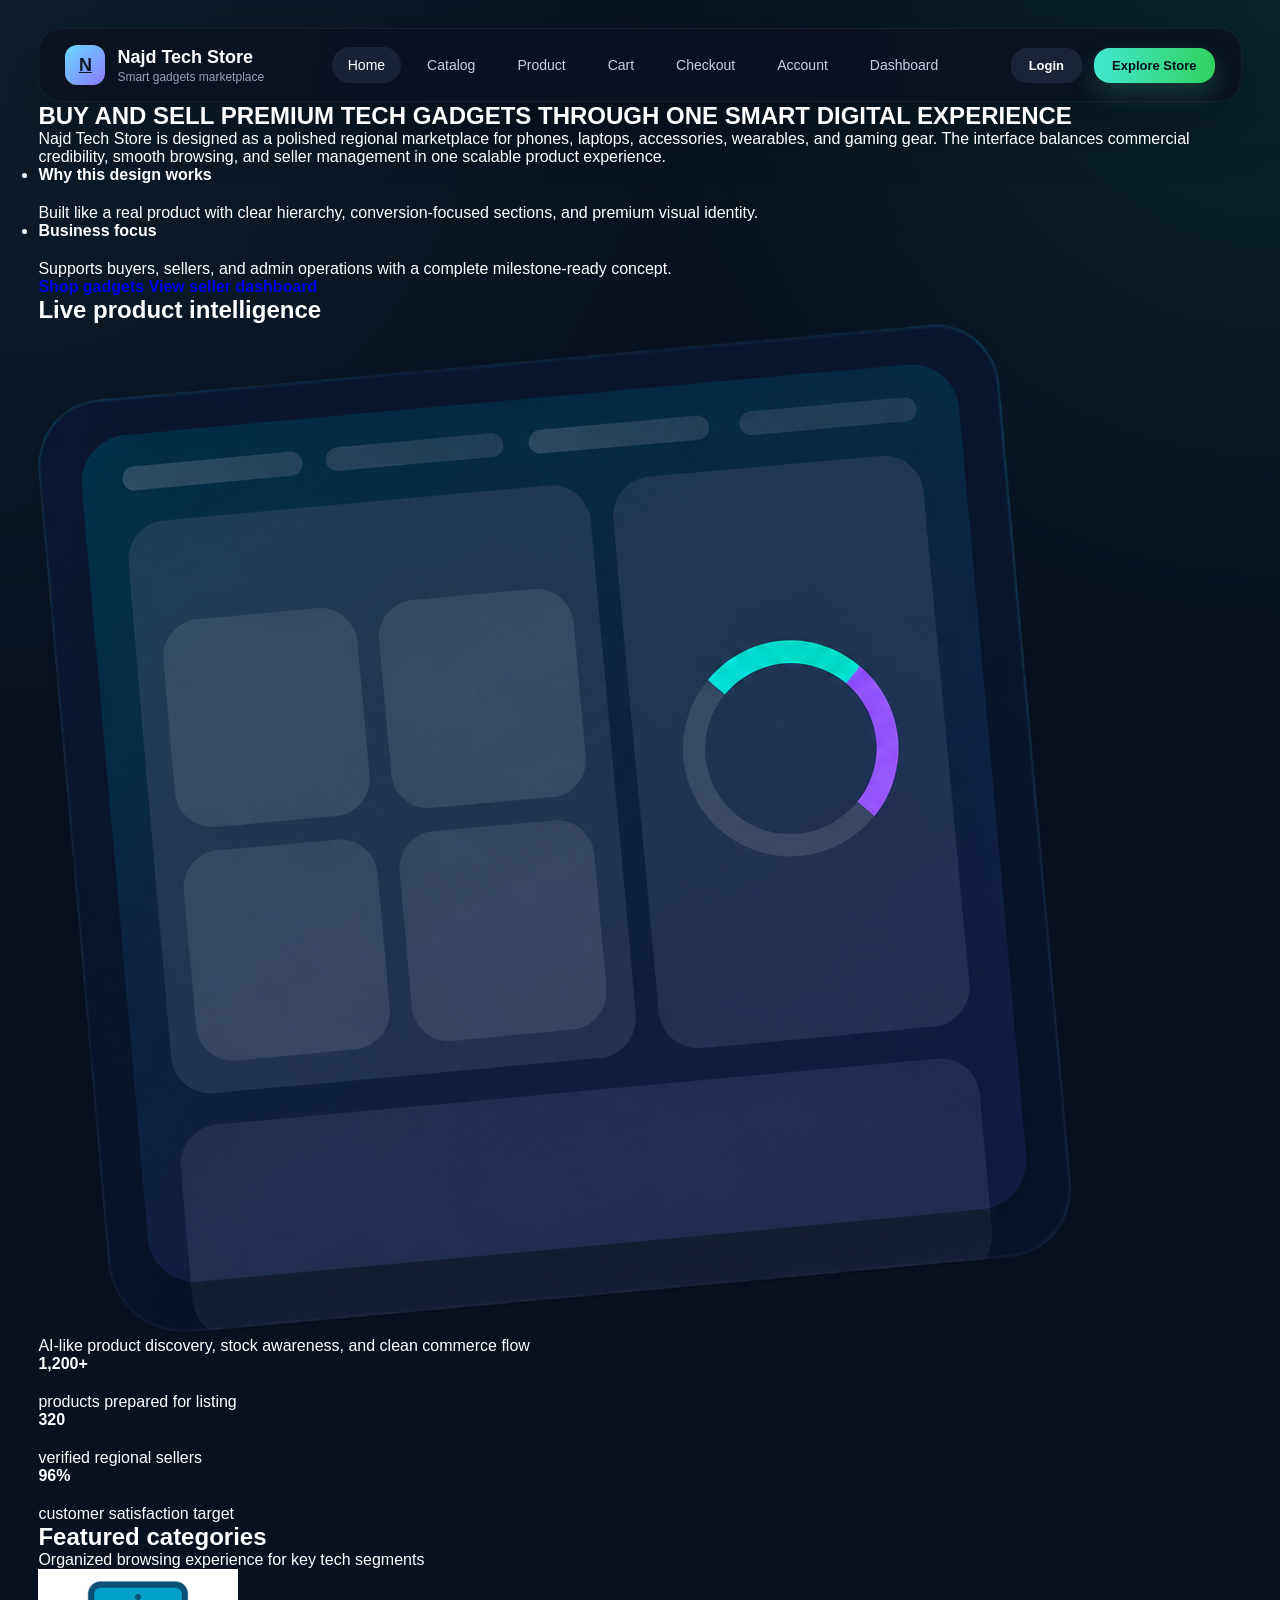
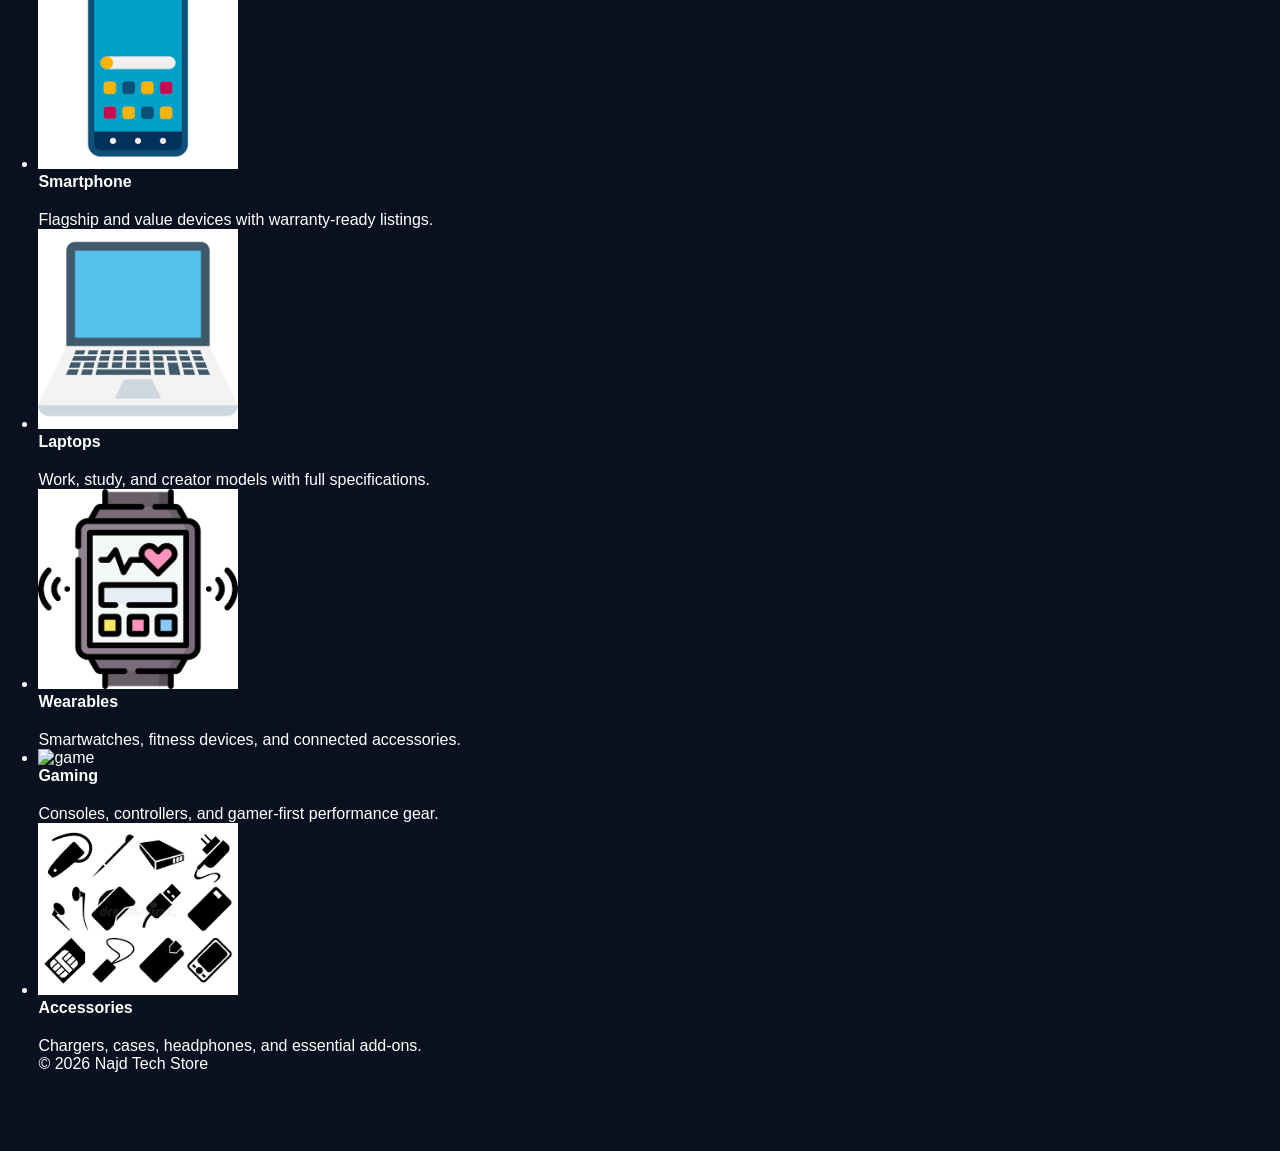
==== commit 0653d772: "Update index.html" ====
--- a/index.html
+++ b/index.html
@@ -3,7 +3,7 @@
 <head>
     <meta charset="UTF-8">
     <meta name="viewport" content="width=device-width, initial-scale=1.0">
-    <title>home-NAJD TECH STORE</title>
+    <title>Najd Tech Store - Home</title>
     <link rel="stylesheet" href="style.css">
 </head>
 
@@ -13,32 +13,32 @@
 <div class="page-shell">
     <header class="topbar">
       <div class="brand">
-        <div class="brand-logo">N</div>
+        <a class="brand-logo" href="index.html" aria-label="Najd Tech Store home">N</a>
         <div>
           <h1>Najd Tech Store</h1>
           <p>Smart gadgets marketplace</p>
         </div>
       </div>
 
-      <nav class="nav-links">
+      <nav class="nav-links" aria-label="Main navigation">
         <a href="index.html" class="active">Home</a>
         <a href="catalog.html">Catalog</a>
         <a href="product.html">Product</a>
-        <a href="cart.html" >Cart</a>
+        <a href="cart.html">Cart</a>
         <a href="checkout.html">Checkout</a>
-        <a href="login.html">Account</a>
+        <a href="account.html">Account</a>
         <a href="dashboard.html">Dashboard</a>
       </nav>
 
       <div class="nav-actions">
-        <a href="login.html" class="btn btn-dark small">Login</a>
-        <a href="product.html" class="btn btn-primary small">Explore Store</a>
+        <a href="account.html" class="btn btn-dark small">Login</a>
+        <a href="catalog.html#products" class="btn btn-primary small">Explore Store</a>
       </div>
     </header>
 
 <main>
 
-<section class="overview">
+<section class="overview" id="home">
 
 
   <div class="overview-left">
@@ -66,7 +66,7 @@
     </ul>
   </div>
 
-    <a href="catalog.html" class="btn">Shop gadgets</a>
+    <a href="catalog.html#products" class="btn">Shop gadgets</a>
     <a href="dashboard.html" class="btn secondary">View seller dashboard</a>
   </div>
 
@@ -100,7 +100,7 @@
 
 </section>
    </main>
-      <section class="categories">
+      <section class="categories" id="featured-categories">
     <h2>Featured categories</h2>
     <p>Organized browsing experience for key tech segments</p>
 
@@ -146,6 +146,3 @@
 </div>
 </body>
 </html>
-
-
-
--- a/style.css
+++ b/style.css
@@ -1,5 +1,3 @@
-/* cart
-
 * {
   margin: 0;
   padding: 0;
@@ -37,844 +35,6 @@
   width: min(1100px, 94%);
   margin: 24px auto;
 }
-/*index page*/
-
-
-/* OVERVIEW SECTION  */
-.overview {
-  display: grid;
-  grid-template-columns: 1fr 1fr;
-  gap: 32px;
-  align-items: start;
-  margin: 48px 0 40px;
-}
-
-.overview-left {
-  display: flex;
-  flex-direction: column;
-  gap: 20px;
-}
-
-.overview-left h1 {
-  font-size: clamp(1.6rem, 3.2vw, 2.6rem);
-  font-weight: 900;
-  line-height: 1.15;
-  letter-spacing: -0.02em;
-  color: var(--text);
-}
-
-.overview-left > p {
-  font-size: 0.95rem;
-  color: var(--muted);
-  line-height: 1.7;
-  max-width: 480px;
-}
-
-/* ── Features inline  ── */
-.features-inline ul {
-  list-style: none;
-  display: grid;
-  grid-template-columns: 1fr 1fr;
-  gap: 16px;
-}
-
-.features-inline li {
-  background: var(--panel);
-  border: 1px solid var(--border);
-  border-radius: var(--radius-md);
-  padding: 16px 18px;
-}
-
-.features-inline li h3 {
-  font-size: 0.88rem;
-  font-weight: 700;
-  color: var(--green-1);
-  margin-bottom: 6px;
-}
-
-.features-inline li p {
-  font-size: 0.8rem;
-  color: var(--muted);
-  line-height: 1.5;
-}
-
-/* CTA Buttons */
-.overview-left .btn {
-  display: inline-flex;
-  align-items: center;
-  justify-content: center;
-  padding: 12px 26px;
-  border-radius: 50px;
-  font-size: 0.9rem;
-  font-weight: 700;
-  text-decoration: none;
-  cursor: pointer;
-  transition: all 0.2s ease;
-  width: fit-content;
-  background: var(--green-1);
-  color: #09111f;
-  border: none;
-}
-
-.overview-left .btn:hover {
-  background: #5af5e2;
-  transform: translateY(-1px);
-}
-
-.overview-left .btn.secondary {
-  background: var(--dark-btn);
-  color: var(--text);
-  border: 1px solid var(--border);
-}
-
-.overview-left .btn.secondary:hover {
-  background: #232f4a;
-  border-color: rgba(255,255,255,0.12);
-}
-
-/* Overview Right Panel  */
-.overview-right {
-  background: var(--panel);
-  border: 1px solid var(--border);
-  border-radius: var(--radius-xl);
-  padding: 28px;
-  display: flex;
-  flex-direction: column;
-  gap: 18px;
-  box-shadow: var(--shadow);
-}
-
-.overview-right h2 {
-  font-size: 1.1rem;
-  font-weight: 700;
-  color: var(--text);
-}
-
-.overview-right > p {
-  font-size: 0.85rem;
-  color: var(--muted);
-  line-height: 1.5;
-}
-
-.overview-right a img {
-  width: 100%;
-  border-radius: var(--radius-md);
-  border: 1px solid var(--border);
-  object-fit: cover;
-  height: auto;
-  transition: opacity 0.2s;
-}
-
-.overview-right a img:hover {
-  opacity: 0.85;
-}
-
-/* Stats Row */
-.stats {
-  display: grid;
-  grid-template-columns: repeat(3, 1fr);
-  gap: 12px;
-  background: rgba(255,255,255,0.03);
-  border: 1px solid var(--border);
-  border-radius: var(--radius-md);
-  padding: 16px;
-}
-
-.stats div {
-  text-align: center;
-}
-
-.stats h3 {
-  font-size: 1.4rem;
-  font-weight: 900;
-  color: var(--green-1);
-  letter-spacing: -0.02em;
-}
-
-.stats p {
-  font-size: 0.72rem;
-  color: var(--muted);
-  margin-top: 4px;
-  line-height: 1.4;
-}
-
-
-/* CATEGORIES SECTION  */
-.categories {
-  margin: 48px 0 40px;
-}
-
-.categories > h2 {
-  font-size: 1.6rem;
-  font-weight: 900;
-  color: var(--text);
-  margin-bottom: 6px;
-}
-
-.categories > p {
-  font-size: 0.9rem;
-  color: var(--muted);
-  margin-bottom: 28px;
-}
-
-/*  Filter Pills */
-.nav-featured {
-
-}
-
-.nav-featured ul {
-  list-style: none;
-  display: grid;
-  grid-template-columns: repeat(5, 1fr);
-  gap: 18px;
-}
-
-.category-item {
-  background: var(--panel);
-  border: 1px solid var(--border);
-  border-radius: var(--radius-lg);
-  padding: 24px 16px 20px;
-  display: flex;
-  flex-direction: column;
-  align-items: center;
-  text-align: center;
-  gap: 12px;
-  cursor: pointer;
-  transition: transform 0.2s ease, border-color 0.2s ease, box-shadow 0.2s ease;
-}
-
-.category-item:hover {
-  transform: translateY(-4px);
-  border-color: rgba(63, 231, 209, 0.3);
-  box-shadow: 0 12px 32px rgba(0, 0, 0, 0.35);
-}
-
-.category-item img {
-  width: 72px;
-  height: 72px;
-  object-fit: contain;
-  filter: drop-shadow(0 4px 12px rgba(63, 231, 209, 0.15));
-}
-
-.category-item h3 {
-  font-size: 0.95rem;
-  font-weight: 700;
-  color: var(--text);
-}
-
-.category-item p {
-  font-size: 0.78rem;
-  color: var(--muted);
-  line-height: 1.5;
-}
-
-
-/* FOOTER  */
-.footer {
-  text-align: center;
-  padding: 28px 0 16px;
-  font-size: 0.82rem;
-  color: var(--muted);
-  border-top: 1px solid var(--border);
-  margin-top: 48px;
-}
-
-
-/* RESPONSIVE*/
-@media (max-width: 860px) {
-  .overview {
-    grid-template-columns: 1fr;
-  }
-
-  .nav-featured ul {
-    grid-template-columns: repeat(2, 1fr);
-  }
-
-  .nav-featured ul li:last-child {
-    grid-column: span 2;
-  }
-
-  .features-inline ul {
-    grid-template-columns: 1fr;
-  }
-
-  .stats {
-    grid-template-columns: repeat(3, 1fr);
-  }
-}
-
-@media (max-width: 520px) {
-  .nav-featured ul {
-    grid-template-columns: 1fr;
-  }
-
-  .nav-featured ul li:last-child {
-    grid-column: span 1;
-  }
-
-  .stats {
-    grid-template-columns: 1fr;
-    gap: 8px;
-  }
-}
-/* catagry
-
-/*  CATALOG OVERVIEW HEADER  */
-.catalog-overview {
-  display: flex;
-  align-items: center;
-  justify-content: space-between;
-  margin: 40px 0 28px;
-  gap: 20px;
-}
-
-.catalog-overview h1 {
-  font-size: clamp(1.5rem, 3vw, 2.2rem);
-  font-weight: 900;
-  color: var(--text);
-  letter-spacing: -0.02em;
-  line-height: 1.15;
-}
-
-.catalog-overview p {
-  font-size: 0.9rem;
-  color: var(--muted);
-  margin-top: 6px;
-}
-
-.catalog-overview .btn-primary {
-  display: inline-flex;
-  align-items: center;
-  justify-content: center;
-  white-space: nowrap;
-  padding: 12px 24px;
-  background: var(--green-1);
-  color: #09111f;
-  font-size: 0.88rem;
-  font-weight: 700;
-  border-radius: 50px;
-  text-decoration: none;
-  transition: background 0.2s, transform 0.2s;
-  flex-shrink: 0;
-}
-
-.catalog-overview .btn-primary:hover {
-  background: #5af5e2;
-  transform: translateY(-1px);
-}
-
-
-/* FILTERS ROW  */
-.filters {
-  display: grid;
-  grid-template-columns: 1fr 1.4fr 1fr;
-  gap: 12px;
-  background: var(--panel);
-  border: 1px solid var(--border);
-  border-radius: var(--radius-md);
-  padding: 14px 18px;
-  margin-bottom: 12px;
-}
-
-.filters input,
-.filters select {
-  background: rgba(255, 255, 255, 0.04);
-  border: 1px solid var(--border);
-  border-radius: 10px;
-  color: var(--text);
-  font-size: 0.88rem;
-  padding: 10px 14px;
-  outline: none;
-  transition: border-color 0.2s;
-  appearance: none;
-  -webkit-appearance: none;
-  width: 100%;
-}
-
-.filters input::placeholder {
-  color: var(--muted);
-}
-
-.filters input:focus,
-.filters select:focus {
-  border-color: rgba(63, 231, 209, 0.4);
-}
-
-.filters select {
-  background-image: url("data:image/svg+xml,%3Csvg xmlns='http://www.w3.org/2000/svg' width='12' height='8' viewBox='0 0 12 8'%3E%3Cpath d='M1 1l5 5 5-5' stroke='%2397a1b6' stroke-width='1.5' fill='none' stroke-linecap='round'/%3E%3C/svg%3E");
-  background-repeat: no-repeat;
-  background-position: right 14px center;
-  padding-right: 36px;
-  cursor: pointer;
-}
-
-.filters select option {
-  background: #0f1729;
-  color: var(--text);
-}
-
-
-/* APPLIED FILTER TAG  */
-.optionfilter {
-  display: flex;
-  gap: 8px;
-  margin-bottom: 28px;
-}
-
-.optionfilter button {
-  background: rgba(63, 231, 209, 0.08);
-  border: 1px solid rgba(63, 231, 209, 0.25);
-  color: var(--green-1);
-  font-size: 0.8rem;
-  font-weight: 600;
-  padding: 6px 14px;
-  border-radius: 50px;
-  cursor: pointer;
-  transition: background 0.2s;
-}
-
-.optionfilter button:hover {
-  background: rgba(63, 231, 209, 0.16);
-}
-
-
-/* PRODUCTS GRID  */
-.products {
-  display: grid;
-  grid-template-columns: repeat(4, 1fr);
-  gap: 18px;
-  margin-bottom: 48px;
-}
-
-
-/* PRODUCT CARD  */
-.product-card {
-  background: var(--panel);
-  border: 1px solid var(--border);
-  border-radius: var(--radius-lg);
-  overflow: hidden;
-  display: flex;
-  flex-direction: column;
-  transition: transform 0.2s ease, border-color 0.2s ease, box-shadow 0.2s ease;
-  position: relative;
-}
-
-.product-card:hover {
-  transform: translateY(-4px);
-  border-color: rgba(63, 231, 209, 0.2);
-  box-shadow: 0 14px 36px rgba(0, 0, 0, 0.35);
-}
-
-/* Badge top-right */
-.product-card::before {
-  content: attr(data-badge);
-  position: absolute;
-  top: 12px;
-  right: 12px;
-  background: rgba(15, 23, 41, 0.85);
-  border: 1px solid var(--border);
-  color: var(--muted);
-  font-size: 0.7rem;
-  font-weight: 600;
-  padding: 3px 10px;
-  border-radius: 50px;
-  backdrop-filter: blur(6px);
-}
-
-/* Image area */
-.product-card img {
-  width: 100%;
-  height: 220px;
-  border-radius: 50px;
-  object-fit: contain;
-  background: rgba(255,255,255,0.03);
-  display: block;
-}
-
-/* Card body */
-.product-card h3 {
-  font-size: 0.95rem;
-  font-weight: 700;
-  color: var(--text);
-  padding: 14px 14px 4px;
-}
-
-.product-card p {
-  font-size: 0.78rem;
-  color: var(--muted);
-  padding: 0 14px 6px;
-  line-height: 1.4;
-}
-
-.product-card span {
-  font-size: 0.78rem;
-  color: #f5c542;
-  padding: 0 14px 10px;
-  display: block;
-}
-
-/* Price + View row */
-.product-card h4 {
-  font-size: 1.05rem;
-  font-weight: 800;
-  color: var(--text);
-  padding: 10px 14px 14px;
-  margin-top: auto;
-  display: flex;
-  align-items: center;
-  justify-content: space-between;
-}
-
-.product-card a {
-  display: inline-flex;
-  align-items: center;
-  justify-content: center;
-  padding: 6px 16px;
-  background: var(--dark-btn);
-  border: 1px solid var(--border);
-  color: var(--text);
-  font-size: 0.8rem;
-  font-weight: 600;
-  border-radius: 8px;
-  text-decoration: none;
-  transition: background 0.2s, border-color 0.2s;
-  white-space: nowrap;
-}
-
-.product-card a:hover {
-  background: #232f4a;
-  border-color: rgba(255,255,255,0.12);
-}
-
-
-/*  NO RESULTS  */
-#noResults {
-  grid-column: 1 / -1;
-}
-
-
-/* RESPONSIVE */
-@media (max-width: 900px) {
-  .products {
-    grid-template-columns: repeat(2, 1fr);
-  }
-
-  .filters {
-    grid-template-columns: 1fr 1fr;
-  }
-
-  .filters input {
-    grid-column: span 2;
-  }
-}
-
-@media (max-width: 560px) {
-  .catalog-overview {
-    flex-direction: column;
-    align-items: flex-start;
-  }
-
-  .products {
-    grid-template-columns: 1fr;
-  }
-
-  .filters {
-    grid-template-columns: 1fr;
-  }
-
-  .filters input {
-    grid-column: span 1;
-  }
-}
-/*product page*/
-.product-breadcrumb {
-  font-size: 0.78rem;
-  color: var(--green-1);
-  margin: 32px 0 8px;
-  font-weight: 500;
-}
-
-.product-page-title h1 {
-  font-size: clamp(1.8rem, 3.5vw, 2.6rem);
-  font-weight: 900;
-  color: var(--text);
-  letter-spacing: -0.02em;
-  line-height: 1.1;
-}
-
-.product-page-title p {
-  font-size: 0.88rem;
-  color: var(--muted);
-  margin-top: 5px;
-}
-
-.trust-badges {
-  display: flex;
-  gap: 10px;
-  margin: 12px 0 18px;
-  flex-wrap: wrap;
-}
-
-.trust-badge {
-  background: rgba(255,255,255,0.04);
-  border: 1px solid var(--border);
-  color: var(--muted);
-  font-size: 0.78rem;
-  font-weight: 500;
-  padding: 5px 14px;
-  border-radius: 50px;
-}
-
-.product-page {
-  display: grid;
-  grid-template-columns: 1fr 1fr;
-  gap: 32px;
-  background: var(--panel);
-  border: 1px solid var(--border);
-  border-radius: var(--radius-xl);
-  padding: 28px;
-  margin-bottom: 48px;
-  box-shadow: var(--shadow);
-}
-
-.product-image {
-  display: flex;
-  flex-direction: column;
-  gap: 14px;
-}
-
-.product-image > img {
-  width: 100%;
-  height: 280px;
-  object-fit: contain;
-  background: rgba(255,255,255,0.03);
-  border: 1px solid var(--border);
-  border-radius: var(--radius-lg);
-  padding: 20px;
-  display: block;
-}
-
-.thumbnails {
-  display: grid;
-  grid-template-columns: repeat(3, 1fr);
-  gap: 10px;
-}
-
-.thumbnails img {
-  width: 100%;
-  height: 80px;
-  object-fit: cover;
-  border-radius: var(--radius-md);
-  border: 2px solid var(--border);
-  cursor: pointer;
-  opacity: 0.6;
-  transition: border-color 0.2s, opacity 0.2s;
-  background: rgba(255,255,255,0.03);
-}
-
-.thumbnails img:hover,
-.thumbnails img.active {
-  border-color: var(--green-1);
-  opacity: 1;
-}
-
-.product-details {
-  display: flex;
-  flex-direction: column;
-  gap: 14px;
-}
-
-.product-details h1 {
-  font-size: 1.2rem;
-  font-weight: 800;
-  color: var(--text);
-  line-height: 1.2;
-}
-
-.seller-row {
-  display: flex;
-  align-items: center;
-  justify-content: space-between;
-}
-
-.seller-row p {
-  font-size: 0.82rem;
-  color: var(--muted);
-}
-
-.stars {
-  color: #f5c542;
-  font-size: 0.9rem;
-  letter-spacing: 1px;
-}
-
-.price-row {
-  display: flex;
-  align-items: center;
-  justify-content: space-between;
-}
-
-.product-details h2 {
-  font-size: 1.6rem;
-  font-weight: 900;
-  color: var(--text);
-  letter-spacing: -0.02em;
-}
-
-.delivery-tag {
-  font-size: 0.78rem;
-  color: var(--green-1);
-  font-weight: 600;
-}
-
-.product-details > p {
-  font-size: 0.85rem;
-  color: var(--muted);
-  line-height: 1.65;
-}
-
-.product-details ul {
-  list-style: none;
-  display: flex;
-  flex-direction: column;
-  gap: 8px;
-}
-
-.product-details ul li {
-  display: flex;
-  align-items: center;
-  gap: 12px;
-  background: rgba(255,255,255,0.03);
-  border: 1px solid var(--border);
-  border-radius: var(--radius-md);
-  padding: 10px 14px;
-}
-
-.product-details ul li::before {
-  content: '';
-  width: 30px;
-  height: 30px;
-  min-width: 30px;
-  border-radius: 50%;
-  background: rgba(63,231,209,0.08);
-  border: 1px solid rgba(63,231,209,0.18);
-}
-
-.product-details ul li div {
-  display: flex;
-  flex-direction: column;
-  gap: 2px;
-}
-
-.product-details ul li strong {
-  font-size: 0.85rem;
-  font-weight: 700;
-  color: var(--text);
-}
-
-.product-details ul li span {
-  font-size: 0.76rem;
-  color: var(--muted);
-}
-
-.product-details label {
-  font-size: 0.8rem;
-  color: var(--muted);
-  font-weight: 500;
-  margin-bottom: -8px;
-}
-
-.product-details select,
-.product-details .filtermodel {
-  background: rgba(255,255,255,0.04);
-  border: 1px solid var(--border);
-  border-radius: 10px;
-  color: var(--text);
-  font-size: 0.85rem;
-  padding: 9px 36px 9px 14px;
-  outline: none;
-  appearance: none;
-  -webkit-appearance: none;
-  width: 100%;
-  cursor: pointer;
-  background-image: url("data:image/svg+xml,%3Csvg xmlns='http://www.w3.org/2000/svg' width='12' height='8' viewBox='0 0 12 8'%3E%3Cpath d='M1 1l5 5 5-5' stroke='%2397a1b6' stroke-width='1.5' fill='none' stroke-linecap='round'/%3E%3C/svg%3E");
-  background-repeat: no-repeat;
-  background-position: right 14px center;
-  transition: border-color 0.2s;
-}
-
-.product-details select:focus {
-  border-color: rgba(63,231,209,0.4);
-}
-
-.product-details select option {
-  background: #0f1729;
-}
-
-.product-details .addtocart,
-.product-details .save,
-.product-details .chat {
-  padding: 11px 22px;
-  border-radius: 50px;
-  font-size: 0.88rem;
-  font-weight: 700;
-  border: none;
-  cursor: pointer;
-  transition: all 0.2s ease;
-}
-
-.product-details .addtocart {
-  background: var(--green-1);
-  color: #09111f;
-}
-
-.product-details .addtocart:hover {
-  background: #5af5e2;
-  transform: translateY(-1px);
-}
-
-.product-details .save {
-  background: var(--dark-btn);
-  color: var(--text);
-  border: 1px solid var(--border) !important;
-}
-
-.product-details .save:hover {
-  background: #232f4a;
-}
-
-.product-details .chat {
-  background: #7c3aed;
-  color: #fff;
-}
-
-.product-details .chat:hover {
-  background: #9155f5;
-  transform: translateY(-1px);
-}
-
-@media (max-width: 820px) {
-  .product-page {
-    grid-template-columns: 1fr;
-  }
-  .product-image > img {
-    height: 220px;
-  }
-}
-
-@media (max-width: 480px) {
-  .product-details .addtocart,
-  .product-details .save,
-  .product-details .chat {
-    width: 100%;
-  }
-}
-.product-wrapper {
-  display: block;
-}
-
-
-
 
 /* HEADER */
 
@@ -1074,7 +234,7 @@
   display: flex;
   align-items: center;
   gap: 12px;
-} .product-icon {
+}.product-icon {
   width: 52px;
   height: 52px;
   border-radius: 14px;
@@ -1226,12 +386,7 @@
   .summary-total {
     font-size: 14px;
   }
-}
-
-
-/*Checkout:
-
-/* RESET & THEME */
+}/* RESET & THEME */
 * {
   margin: 0;
   padding: 0;
@@ -1481,7 +636,7 @@
 .payment-panel h3 {
   font-size: 20px;
   margin-bottom: 22px;
-} .payment-row {
+}.payment-row {
   display: flex;
   justify-content: space-between;
   align-items: center;
@@ -1536,11 +691,7 @@
     flex-direction: column;
     align-items: flex-start;
   }
-}
-
-Account:
-
-/* RESET */
+}/* RESET */
 * {
   margin: 0;
   padding: 0;
@@ -1781,7 +932,7 @@
 .auth-panel h3 {
   font-size: 18px;
   margin-bottom: 20px;
-} .auth-form {
+}.auth-form {
   display: flex;
   flex-direction: column;
   gap: 18px;
@@ -1852,10 +1003,7 @@
   .auth-panel h3 {
     font-size: 16px;
   }
-}
-/*dashboard
-
-:root {
+}:root {
     --bg-dark: #060b13;
     --card-dark: #0d1421;
     --primary-green: #10b981;
@@ -2053,7 +1201,7 @@
 }
 
 .focus-info h4 { font-size: 14px; margin-bottom: 4px; }
-.focus-info p { font-size: 12px; color: var(--text-muted); } /* Table Styling */
+.focus-info p { font-size: 12px; color: var(--text-muted); }/* Table Styling */
 .table-header {
     display: flex;
     justify-content: space-between;
@@ -2096,4 +1244,3 @@
     font-size: 12px;
     font-weight: 600;
 }
-
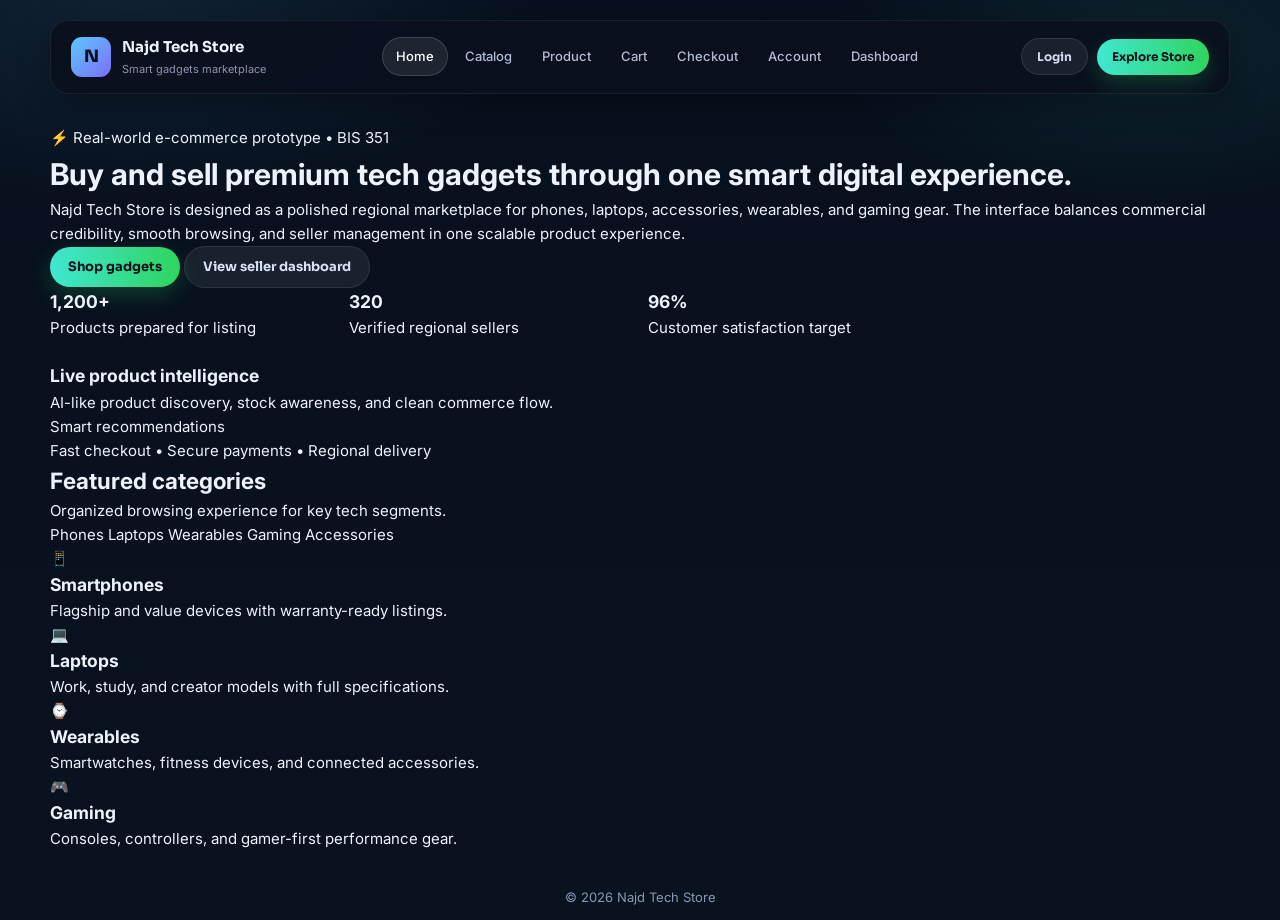
==== commit 7a24c7f7: "Update home.html" ====
--- a/index.html
+++ b/index.html
@@ -1,16 +1,14 @@
 <!DOCTYPE html>
 <html lang="en">
 <head>
-    <meta charset="UTF-8">
-    <meta name="viewport" content="width=device-width, initial-scale=1.0">
-    <title>Najd Tech Store - Home</title>
-    <link rel="stylesheet" href="style.css">
+  <meta charset="UTF-8" />
+  <meta name="viewport" content="width=device-width, initial-scale=1.0" />
+  <title>Home - Najd Tech Store</title>
+  <link rel="stylesheet" href="style.css" />
 </head>
-
 <body>
-
-
-<div class="page-shell">
+  <div class="page-shell">
+    
     <header class="topbar">
       <div class="brand">
         <a class="brand-logo" href="index.html" aria-label="Najd Tech Store home">N</a>
@@ -31,118 +29,129 @@
       </nav>
 
       <div class="nav-actions">
-        <a href="account.html" class="btn btn-dark small">Login</a>
-        <a href="catalog.html#products" class="btn btn-primary small">Explore Store</a>
+        <a href="login.html" class="btn btn-dark small">Login</a>
+        <a href="catalog.html" class="btn btn-primary small">Explore Store</a>
       </div>
     </header>
 
-<main>
+    <main class="hero-container">
+      <div class="hero-layout">
+        
+        <div class="hero-text-side">
+          <span class="prototype-tag">⚡ Real-world e-commerce prototype • BIS 351</span>
+          
+          <h1 class="main-heading">
+            Buy and sell premium tech gadgets through one smart digital experience.
+          </h1>
+          
+          <p class="hero-description">
+            Najd Tech Store is designed as a polished regional marketplace for phones, laptops, accessories, wearables, and gaming gear. The interface balances commercial credibility, smooth browsing, and seller management in one scalable product experience.
+          </p>
 
-<section class="overview" id="home">
+          <div class="hero-actions">
+            <a href="catalog.html" class="btn btn-primary">Shop gadgets</a>
+            <a href="dashboard.html" class="btn btn-secondary">View seller dashboard</a>
+          </div>
 
+          <div class="stats-grid">
+            <div class="stat-box">
+              <h3>1,200+</h3>
+              <p>Products prepared for listing</p>
+            </div>
+            <div class="stat-box">
+              <h3>320</h3>
+              <p>Verified regional sellers</p>
+            </div>
+            <div class="stat-box">
+              <h3>96%</h3>
+              <p>Customer satisfaction target</p>
+            </div>
+          </div>
+        </div>
 
-  <div class="overview-left">
-    <h1>
-      BUY AND SELL PREMIUM TECH GADGETS THROUGH ONE SMART DIGITAL EXPERIENCE
-    </h1>
+        <div class="hero-visual-side">
+          <div class="intelligence-card">
+            <h3>Live product intelligence</h3>
+            <p class="intel-sub">AI-like product discovery, stock awareness, and clean commerce flow.</p>
+            
+            <div class="mock-dashboard-preview">
+              <span class="mock-pill">Smart recommendations</span>
+              <div class="mock-content-layout">
+                <div class="mock-grid-squares">
+                  <div class="square"></div>
+                  <div class="square"></div>
+                  <div class="square"></div>
+                  <div class="square"></div>
+                </div>
+                <div class="mock-chart-circle">
+                  <div class="circle-progress"></div>
+                </div>
+              </div>
+              <p class="mock-footer-text">Fast checkout • Secure payments • Regional delivery</p>
+            </div>
+          </div>
+        </div>
 
-    <p>
-      Najd Tech Store is designed as a polished regional marketplace for phones,
-      laptops, accessories, wearables, and gaming gear. The interface balances
-      commercial credibility, smooth browsing, and seller management in one
-      scalable product experience.
-    </p>
-      <div class="features-inline">
-    <ul>
-      <li>
-        <h3>Why this design works</h3>
-        <p>Built like a real product with clear hierarchy, conversion-focused sections, and premium visual identity.</p>
-      </li>
+      </div>
+    </main>
 
-      <li>
-        <h3>Business focus</h3>
-        <p>Supports buyers, sellers, and admin operations with a complete milestone-ready concept.</p>
-      </li>
-    </ul>
-  </div>
+    <section class="categories-section">
+      <div class="categories-header">
+        <div>
+          <h2>Featured categories</h2>
+          <p>Organized browsing experience for key tech segments.</p>
+        </div>
+        <div class="quick-filter-pills">
+          <span class="pill-filter">Phones</span>
+          <span class="pill-filter">Laptops</span>
+          <span class="pill-filter">Wearables</span>
+          <span class="pill-filter">Gaming</span>
+          <span class="pill-filter">Accessories</span>
+        </div>
+      </div>
 
-    <a href="catalog.html#products" class="btn">Shop gadgets</a>
-    <a href="dashboard.html" class="btn secondary">View seller dashboard</a>
-  </div>
+      <div class="categories-grid">
+        
+        <div class="category-card">
+          <div class="category-icon-wrapper">
+            <span class="cat-emoji">📱</span>
+          </div>
+          <h3>Smartphones</h3>
+          <p>Flagship and value devices with warranty-ready listings.</p>
+        </div>
 
+        <div class="category-card">
+          <div class="category-icon-wrapper">
+            <span class="cat-emoji">💻</span>
+          </div>
+          <h3>Laptops</h3>
+          <p>Work, study, and creator models with full specifications.</p>
+        </div>
 
+        <div class="category-card">
+          <div class="category-icon-wrapper">
+            <span class="cat-emoji">⌚</span>
+          </div>
+          <h3>Wearables</h3>
+          <p>Smartwatches, fitness devices, and connected accessories.</p>
+        </div>
 
-  <div class="overview-right">
-    <h2>Live product intelligence</h2>
+        <div class="category-card">
+          <div class="category-icon-wrapper">
+            <span class="cat-emoji">🎮</span>
+          </div>
+          <h3>Gaming</h3>
+          <p>Consoles, controllers, and gamer-first performance gear.</p>
+        </div>
 
-    <a href="dashboard.html">
-      <img src="dashboard3.png" alt="dashboard icon">
-    </a>
+      </div>
+    </section>
 
-    <p>AI-like product discovery, stock awareness, and clean commerce flow</p>
-
-    <div class="stats">
-      <div>
-        <h3>1,200+</h3>
-        <p>products prepared for listing</p>
-      </div>
-      <div>
-        <h3>320</h3>
-        <p>verified regional sellers</p>
-      </div>
-      <div>
-        <h3>96%</h3>
-        <p>customer satisfaction target</p>
-      </div>
-    </div>
+    <footer class="footer">
+      © 2026 Najd Tech Store
+    </footer>
 
   </div>
-
-</section>
-   </main>
-      <section class="categories" id="featured-categories">
-    <h2>Featured categories</h2>
-    <p>Organized browsing experience for key tech segments</p>
-
-    <nav class="nav-featured">
-      <ul>
-        <li class="category-item">
-          <img src="phonehome.png" alt="phone" width="200">
-          <h3>Smartphone</h3>
-          <p>Flagship and value devices with warranty-ready listings.</p>
-        </li>
-
-        <li class="category-item">
-          <img src="Laptopsicon.png" alt="laptop" width="200">
-          <h3>Laptops</h3>
-          <p>Work, study, and creator models with full specifications.</p>
-        </li>
-
-        <li class="category-item">
-          <img src="Wearablesicon.png" alt="smart watch" width="200">
-          <h3>Wearables</h3>
-          <p>Smartwatches, fitness devices, and connected accessories.</p>
-        </li>
-
-        <li class="category-item">
-          <img src="Gamingicon.png" alt="game" width="200">
-          <h3>Gaming</h3>
-          <p>Consoles, controllers, and gamer-first performance gear.</p>
-        </li>
-
-        <li class="category-item">
-          <img src="Accessoriesicon.png" alt="fit band" width="200">
-          <h3>Accessories</h3>
-          <p>Chargers, cases, headphones, and essential add-ons.</p>
-        </li>
-      </ul>
-    </nav>
-  </section>
-
-
-
-<footer class="footer">© 2026 Najd Tech Store </footer>
-<script src="script.js"></script>
-</div>
+  <script src="script.js"></script>
 </body>
 </html>
--- a/style.css
+++ b/style.css
@@ -1,1246 +1,1083 @@
-* {
-  margin: 0;
-  padding: 0;
-  box-sizing: border-box;
-}
+/* Najd Tech Store — Redesigned to match UI/UX prototype */
+
+@import url('https://fonts.googleapis.com/css2?family=Sora:wght@400;600;700;800&family=Inter:wght@400;500;600;700&display=swap');
 
 :root {
-  --bg: #09111f;
-  --bg-soft: #0f1729;
-  --panel: rgba(16, 24, 44, 0.94);
-  --panel-2: rgba(18, 28, 50, 0.95);
-  --border: rgba(255, 255, 255, 0.05);
-  --text: #f5f7fb;
-  --muted: #97a1b6;
-  --green-1: #3fe7d1;
-  --green-2: #2fd45f;
-  --dark-btn: #1b2336;
-  --shadow: 0 18px 40px rgba(0, 0, 0, 0.28);
-  --radius-xl: 22px;
-  --radius-lg: 18px;
-  --radius-md: 14px;
-}
-
+  --bg:        #07101e;
+  --bg-2:      #0b1526;
+  --surface:   rgba(13, 21, 40, 0.97);
+  --surface-2: rgba(16, 26, 48, 0.98);
+  --surface-3: #101c30;
+  --border:    rgba(255, 255, 255, 0.07);
+  --text:      #eef2fc;
+  --muted:     #8a96b0;
+  --green:     #3fe7d1;
+  --green-2:   #2fd45f;
+  --blue:      #5cc8ff;
+  --purple:    #7c6ef7;
+  --danger:    #ff5c5c;
+  --shadow:    0 24px 64px rgba(0,0,0,0.35);
+  --r-xl:      24px;
+  --r-lg:      18px;
+  --r-md:      12px;
+  --r-sm:      8px;
+  --max-w:     1180px;
+}
+
+/* ── Reset ── */
+*, *::before, *::after { box-sizing: border-box; margin: 0; padding: 0; }
+html { scroll-behavior: smooth; }
 body {
-  font-family: Arial, Helvetica, sans-serif;
-  background:
-    radial-gradient(circle at top left, rgba(42, 101, 115, 0.15), transparent 26%),
-    radial-gradient(circle at top right, rgba(0, 255, 183, 0.08), transparent 22%),
-    linear-gradient(180deg, #08101d 0%, #0a1120 100%);
+  font-family: 'Inter', sans-serif;
+  font-size: 15px;
+  line-height: 1.6;
   color: var(--text);
   min-height: 100vh;
-}
-
+  background:
+    radial-gradient(ellipse 60% 40% at 10% 0%, rgba(92,200,255,.10) 0%, transparent 55%),
+    radial-gradient(ellipse 50% 35% at 90% 5%,  rgba(63,231,209,.09) 0%, transparent 50%),
+    linear-gradient(180deg, #07101e 0%, #091320 100%);
+}
+img { max-width: 100%; display: block; }
+a   { color: inherit; text-decoration: none; }
+button, input, select { font: inherit; }
+ul, ol { list-style: none; }
+
+/* ── Shell ── */
 .page-shell {
-  width: min(1100px, 94%);
-  margin: 24px auto;
-}
-
-/* HEADER */
-
+  width: min(var(--max-w), 94%);
+  margin: 20px auto 40px;
+}
+
+/* ════════════════════════════
+   TOPBAR / NAV
+════════════════════════════ */
 .topbar {
-  background: rgba(11, 17, 32, 0.95);
+  position: sticky;
+  top: 14px;
+  z-index: 100;
+  display: grid;
+  grid-template-columns: 220px 1fr auto;
+  align-items: center;
+  gap: 16px;
+  padding: 14px 20px;
+  background: rgba(10, 16, 30, 0.92);
+  border: 1px solid rgba(255,255,255,.07);
+  border-radius: var(--r-lg);
+  backdrop-filter: blur(16px);
+  box-shadow: 0 8px 32px rgba(0,0,0,.30);
+}
+
+/* Brand */
+.brand { display: flex; align-items: center; gap: 11px; }
+.brand-logo {
+  width: 40px; height: 40px;
+  flex: 0 0 40px;
+  display: grid; place-items: center;
+  border-radius: 11px;
+  font-family: 'Sora', sans-serif;
+  font-weight: 800; font-size: 17px;
+  color: #07101e;
+  background: linear-gradient(135deg, var(--blue), var(--purple));
+}
+.brand h1 { font-family: 'Sora', sans-serif; font-size: 15px; font-weight: 700; }
+.brand p  { font-size: 11px; color: var(--muted); margin-top: 2px; }
+
+/* Nav links */
+.nav-links {
+  display: flex;
+  justify-content: center;
+  align-items: center;
+  gap: 4px;
+  flex-wrap: wrap;
+}
+.nav-links a {
+  padding: 8px 13px;
+  border-radius: 999px;
+  font-size: 13px;
+  font-weight: 500;
+  color: #b0bcd6;
+  transition: background .2s, color .2s;
+}
+.nav-links a:hover,
+.nav-links a.active {
+  background: rgba(255,255,255,.09);
+  color: #fff;
+}
+/* Active pill with border */
+.nav-links a.active {
+  border: 1px solid rgba(255,255,255,.14);
+}
+
+/* Nav actions */
+.nav-actions { display: flex; align-items: center; gap: 9px; }
+
+/* ════════════════════════════
+   BUTTONS
+════════════════════════════ */
+.btn, .login-btn, .btn-back, .btn-add, .btn-live {
+  display: inline-flex;
+  align-items: center;
+  justify-content: center;
+  gap: 7px;
+  min-height: 40px;
+  padding: 10px 18px;
+  border: none;
+  border-radius: 999px;
+  font-family: 'Sora', sans-serif;
+  font-weight: 700;
+  font-size: 13px;
+  cursor: pointer;
+  transition: transform .2s, box-shadow .2s, opacity .2s;
+  text-decoration: none;
+}
+.btn:hover, .login-btn:hover, .btn-back:hover, .btn-add:hover, .btn-live:hover {
+  transform: translateY(-2px);
+  opacity: .92;
+}
+.btn.small { min-height: 36px; padding: 8px 15px; font-size: 12px; }
+
+/* Primary – green gradient */
+.btn-primary, .btn.btn-primary, .btn-add, .login-btn {
+  background: linear-gradient(90deg, var(--green), var(--green-2));
+  color: #06101c;
+  box-shadow: 0 8px 22px rgba(47,212,95,.22);
+}
+/* Dark */
+.btn-dark, .btn.btn-dark, .btn-back, .btn-live {
+  background: rgba(255,255,255,.07);
+  border: 1px solid rgba(255,255,255,.10);
+  color: #d0daf0;
+}
+/* Secondary */
+.btn-secondary, .btn.btn-secondary, .btn.secondary {
+  background: rgba(255,255,255,.07);
+  border: 1px solid rgba(255,255,255,.09);
+  color: #d8e2f8;
+}
+.wide { width: 100%; }
+
+/* ════════════════════════════
+   LAYOUT HELPERS
+════════════════════════════ */
+main, .container, .content { margin-top: 32px; }
+section { scroll-margin-top: 110px; }
+
+.panel, .card, .login-intro, .login-section,
+.overview-right, .category-item, .account-type {
+  background: linear-gradient(160deg, rgba(14,22,44,.98), rgba(10,17,32,.99));
   border: 1px solid var(--border);
-  border-radius: 20px;
-  padding: 14px 20px;
+  border-radius: var(--r-xl);
+  box-shadow: var(--shadow);
+}
+
+.pill, .tag, .breadcrumb, .product-breadcrumb {
+  display: inline-flex;
+  align-items: center;
+  gap: 6px;
+  width: fit-content;
+  padding: 6px 12px;
+  border-radius: 999px;
+  border: 1px solid rgba(63,231,209,.14);
+  background: rgba(63,231,209,.10);
+  color: #b8fff3;
+  font-size: 11.5px;
+  font-weight: 700;
+  letter-spacing: .02em;
+}
+
+.subtext, .page-subtitle,
+.overview p, .category-item p,
+.feature-card p, .account-type p,
+.product-info p, .focus-info p, .note {
+  color: var(--muted);
+  line-height: 1.65;
+}
+
+.hero-row, .catalog-overview {
+  display: flex;
+  justify-content: space-between;
+  align-items: center;
+  gap: 20px;
+  margin-bottom: 22px;
+}
+.hero-row h2,
+.catalog-overview h1,
+.page-title {
+  font-family: 'Sora', sans-serif;
+  font-size: clamp(26px, 4vw, 38px);
+  font-weight: 800;
+  line-height: 1.1;
+  margin: 8px 0;
+}
+
+.content-grid {
+  display: grid;
+  grid-template-columns: minmax(0, 1.55fr) minmax(300px, .9fr);
+  gap: 22px;
+  align-items: start;
+}
+
+.footer {
+  margin: 36px 0 10px;
+  text-align: center;
+  color: var(--muted);
+  font-size: 13px;
+}
+
+/* ════════════════════════════
+   HOME — HERO (overview)
+════════════════════════════ */
+.overview {
+  display: grid;
+  grid-template-columns: 1.15fr .9fr;
+  gap: 28px;
+  align-items: stretch;
+  margin-top: 28px;
+}
+
+.overview-left {
+  padding: 36px 0;
+  display: flex;
+  flex-direction: column;
+  justify-content: center;
+}
+.overview-left h1 {
+  font-family: 'Sora', sans-serif;
+  font-size: clamp(32px, 4.8vw, 54px);
+  font-weight: 800;
+  line-height: 1.03;
+  letter-spacing: -1px;
+  margin-bottom: 18px;
+}
+.overview-left > p {
+  max-width: 680px;
+  color: var(--muted);
+  margin-bottom: 22px;
+}
+
+/* CTA buttons row */
+.overview-left .btn {
+  margin-top: 0;
+  align-self: flex-start;
+}
+.overview-left > a + a { margin-top: 10px; }
+
+/* Feature cards inside hero */
+.features-inline ul {
+  display: grid;
+  grid-template-columns: repeat(2, 1fr);
+  gap: 13px;
+  margin: 18px 0 22px;
+}
+.features-inline li {
+  padding: 16px 18px;
+  border: 1px solid var(--border);
+  border-radius: var(--r-lg);
+  background: rgba(16,26,48,.70);
+}
+.features-inline h3 {
+  font-family: 'Sora', sans-serif;
+  font-size: 14px;
+  font-weight: 700;
+  margin-bottom: 6px;
+}
+.features-inline p { font-size: 13px; }
+
+/* Right panel */
+.overview-right {
+  padding: 24px;
+  display: flex;
+  flex-direction: column;
+  justify-content: space-between;
+  min-height: 400px;
+}
+.overview-right h2 {
+  font-family: 'Sora', sans-serif;
+  font-size: 18px;
+  font-weight: 700;
+  margin-bottom: 4px;
+}
+.overview-right img {
+  width: 100%;
+  height: 180px;
+  object-fit: contain;
+  border-radius: var(--r-lg);
+  background: rgba(12,19,36,.80);
+  margin: 16px 0;
+}
+
+/* Stats bar */
+.stats {
+  display: grid;
+  grid-template-columns: repeat(3, 1fr);
+  gap: 10px;
+  margin-top: 14px;
+}
+.stats > div {
+  background: rgba(16,24,40,.70);
+  border: 1px solid var(--border);
+  border-radius: 16px;
+  padding: 14px 12px;
+}
+.stats > div h3 {
+  font-family: 'Sora', sans-serif;
+  font-size: 18px;
+  font-weight: 800;
+  margin-bottom: 4px;
+}
+.stats > div p { font-size: 12px; color: var(--muted); }
+
+/* ── Featured Categories ── */
+.categories { margin-top: 36px; }
+.categories h2 {
+  font-family: 'Sora', sans-serif;
+  font-size: 28px;
+  font-weight: 800;
+  margin-bottom: 6px;
+}
+
+/* Category filter pills row */
+.categories-filter {
+  display: flex;
+  gap: 8px;
+  flex-wrap: wrap;
+  margin: 14px 0 18px;
+}
+.categories-filter .pill {
+  cursor: pointer;
+  transition: background .2s;
+}
+.categories-filter .pill:hover {
+  background: rgba(63,231,209,.18);
+}
+
+.nav-featured ul {
+  display: grid;
+  grid-template-columns: repeat(auto-fit, minmax(195px, 1fr));
+  gap: 18px;
+  margin-top: 18px;
+}
+.category-item {
+  padding: 20px 18px;
+  cursor: pointer;
+  transition: transform .22s, border-color .22s;
+}
+.category-item:hover { transform: translateY(-4px); border-color: rgba(63,231,209,.20); }
+.category-item img {
+  width: 100%;
+  height: 120px;
+  object-fit: contain;
+  margin-bottom: 14px;
+}
+.category-item h3 {
+  font-family: 'Sora', sans-serif;
+  font-size: 16px;
+  font-weight: 700;
+  margin-bottom: 6px;
+}
+.category-item p { font-size: 13px; }
+
+/* ════════════════════════════
+   CATALOG
+════════════════════════════ */
+#catalog-controls { margin-top: 30px; }
+
+.catalog-overview {
+  padding: 24px 26px;
+  border: 1px solid var(--border);
+  border-radius: var(--r-xl);
+  background: var(--surface);
+  box-shadow: var(--shadow);
+}
+.catalog-overview p { color: var(--muted); margin-top: 6px; font-size: 14px; }
+
+.filters {
+  display: grid;
+  grid-template-columns: 1fr 220px 200px;
+  gap: 12px;
+  margin: 18px 0 12px;
+}
+
+/* inputs & selects */
+.filters input,
+.filters select,
+.field input,
+.field select,
+.login-form input {
+  width: 100%;
+  min-height: 46px;
+  color: var(--text);
+  background: #0d1728;
+  border: 1px solid rgba(255,255,255,.08);
+  border-radius: var(--r-md);
+  padding: 11px 14px;
+  outline: none;
+  transition: border-color .2s, box-shadow .2s;
+}
+.filters input::placeholder { color: var(--muted); }
+.filters input:focus,
+.filters select:focus,
+.field input:focus,
+.field select:focus {
+  border-color: var(--green);
+  box-shadow: 0 0 0 3px rgba(63,231,209,.12);
+}
+select option { background: #0d1728; }
+
+/* Badge label on card */
+.badge {
+  position: absolute;
+  top: 12px; right: 12px;
+  padding: 4px 10px;
+  border-radius: 999px;
+  font-size: 11px;
+  font-weight: 700;
+  background: rgba(255,255,255,.10);
+  color: #d0daf4;
+  border: 1px solid rgba(255,255,255,.10);
+}
+
+/* Products grid */
+.products {
+  display: grid;
+  grid-template-columns: repeat(auto-fill, minmax(240px, 1fr));
+  gap: 18px;
+  margin-top: 18px;
+}
+.products .product-card {
+  position: relative;
+  flex-direction: column;
+  justify-content: flex-start;
+  align-items: flex-start;
+  padding: 0 0 16px;
+  overflow: hidden;
+  transition: transform .22s, border-color .22s;
+  cursor: pointer;
+}
+.products .product-card:hover {
+  transform: translateY(-4px);
+  border-color: rgba(63,231,209,.18);
+}
+.products .product-card img {
+  width: 100%;
+  height: 180px;
+  object-fit: cover;
+  border-radius: 0;
+  background: #0f1c30;
+  display: block;
+}
+.products .product-card .card-body {
+  padding: 14px 14px 0;
+  width: 100%;
+}
+.products .product-card h3 {
+  font-family: 'Sora', sans-serif;
+  font-size: 15px;
+  font-weight: 700;
+  margin-bottom: 4px;
+}
+.products .product-card .sub-cat {
+  font-size: 12px;
+  color: var(--muted);
+  margin-bottom: 10px;
+}
+.products .product-card .card-bottom {
+  display: flex;
+  align-items: center;
+  justify-content: space-between;
+  padding: 0 14px;
+  margin-top: 12px;
+}
+.products .product-card h4 {
+  font-family: 'Sora', sans-serif;
+  font-size: 16px;
+  font-weight: 800;
+  color: #d4e8ff;
+}
+.products .product-card .rating {
+  font-size: 12px;
+  color: var(--muted);
+  display: flex;
+  align-items: center;
+  gap: 4px;
+}
+.products .product-card a {
+  display: inline-flex;
+  align-items: center;
+  justify-content: center;
+  min-height: 34px;
+  padding: 7px 16px;
+  border-radius: 999px;
+  font-family: 'Sora', sans-serif;
+  font-size: 12px;
+  font-weight: 700;
+  color: #06101c;
+  background: linear-gradient(90deg, var(--green), var(--green-2));
+  text-decoration: none;
+  transition: opacity .2s;
+}
+.products .product-card a:hover { opacity: .88; }
+
+/* No results */
+#noResults {
+  display: none;
+  padding: 32px;
+  text-align: center;
+  color: var(--muted);
+  grid-column: 1 / -1;
+}
+
+/* ════════════════════════════
+   PRODUCT DETAIL
+════════════════════════════ */
+.product-page-title {
+  font-family: 'Sora', sans-serif;
+  font-size: clamp(28px, 4vw, 42px);
+  font-weight: 800;
+  margin: 14px 0 12px;
+}
+.trust-badges { display: flex; gap: 9px; flex-wrap: wrap; margin-bottom: 20px; }
+.trust-badges .pill {
+  font-size: 12px;
+  background: rgba(255,255,255,.06);
+  border-color: rgba(255,255,255,.10);
+  color: var(--muted);
+}
+
+.product-page {
+  display: flex;
+  gap: 28px;
+  align-items: stretch;
+  background: linear-gradient(160deg, var(--surface), rgba(10,17,32,.99));
+  border: 1px solid var(--border);
+  border-radius: var(--r-xl);
+  padding: 26px;
+  box-shadow: var(--shadow);
+}
+.product-image {
+  flex: 0 0 48%;
+  min-height: 360px;
+  display: grid;
+  place-items: center;
+  border-radius: 18px;
+  background: rgba(14,22,40,.80);
+  overflow: hidden;
+}
+.product-image img { width: 100%; height: 100%; object-fit: cover; }
+
+.product-details-panel {
+  flex: 1;
+  padding: 10px 4px;
+  display: flex;
+  flex-direction: column;
+  justify-content: center;
+  gap: 14px;
+}
+.product-details-panel .seller-line {
+  font-size: 13px;
+  color: var(--muted);
+}
+.product-details-panel h1 {
+  font-family: 'Sora', sans-serif;
+  font-size: clamp(24px, 3.5vw, 36px);
+  font-weight: 800;
+  line-height: 1.15;
+}
+.product-details-panel h2 {
+  font-family: 'Sora', sans-serif;
+  font-size: 26px;
+  font-weight: 800;
+  color: var(--green);
+  margin-bottom: 2px;
+}
+.product-details-panel .delivery-line {
+  font-size: 13px;
+  color: var(--muted);
+}
+.product-details-panel > p {
+  color: var(--muted);
+  font-size: 14px;
+  line-height: 1.7;
+}
+
+/* Spec list */
+.spec-list { display: flex; flex-direction: column; gap: 10px; }
+.spec-item {
+  display: flex;
+  align-items: flex-start;
+  gap: 13px;
+  padding: 12px 14px;
+  border-radius: var(--r-md);
+  background: rgba(16,25,44,.70);
+  border: 1px solid var(--border);
+}
+.spec-icon {
+  width: 34px; height: 34px;
+  flex: 0 0 34px;
+  display: grid; place-items: center;
+  border-radius: 10px;
+  background: rgba(63,231,209,.13);
+  font-size: 16px;
+}
+.spec-item h4 {
+  font-family: 'Sora', sans-serif;
+  font-size: 14px;
+  font-weight: 700;
+  margin-bottom: 2px;
+}
+.spec-item p { font-size: 12px; color: var(--muted); }
+
+.product-actions { display: flex; flex-wrap: wrap; gap: 11px; margin-top: 4px; }
+.addtocart {
+  background: linear-gradient(90deg, var(--green), var(--green-2));
+  color: #06101c;
+  font-family: 'Sora', sans-serif;
+  font-weight: 700;
+  padding: 12px 22px;
+  border: none;
+  border-radius: 999px;
+  cursor: pointer;
+  font-size: 14px;
+  transition: transform .2s, opacity .2s;
+}
+.addtocart:hover { transform: translateY(-2px); opacity: .9; }
+.save {
+  background: rgba(255,255,255,.07);
+  border: 1px solid rgba(255,255,255,.10);
+  color: var(--text);
+  padding: 12px 20px;
+  border-radius: 999px;
+  cursor: pointer;
+  font-size: 14px;
+  font-weight: 600;
+  transition: transform .2s;
+}
+.save:hover { transform: translateY(-2px); }
+.chat {
+  background: rgba(124,110,247,.18);
+  border: 1px solid rgba(124,110,247,.30);
+  color: #c4bbff;
+  padding: 12px 20px;
+  border-radius: 999px;
+  cursor: pointer;
+  font-size: 14px;
+  font-weight: 600;
+  transition: transform .2s;
+}
+.chat:hover { transform: translateY(-2px); }
+
+/* Thumbnail strip */
+.thumb-strip {
+  display: flex;
+  gap: 10px;
+  margin-top: 12px;
+}
+.thumb-strip > div {
+  flex: 1;
+  height: 70px;
+  border-radius: 12px;
+  background: rgba(14,22,40,.80);
+  border: 1px solid var(--border);
+}
+
+/* ════════════════════════════
+   CART
+════════════════════════════ */
+.product-card {
+  background: linear-gradient(160deg, var(--surface-2), rgba(12,19,38,.99));
+  border: 1px solid rgba(255,255,255,.06);
+  border-radius: var(--r-lg);
+  padding: 18px;
   display: flex;
   align-items: center;
   justify-content: space-between;
   gap: 16px;
-  box-shadow: var(--shadow);
-}
-
-.brand {
-  display: flex;
-  align-items: center;
-  gap: 10px;
-  min-width: 210px;
-}
-
-.brand-logo {
-  width: 34px;
-  height: 34px;
-  border-radius: 10px;
-  display: grid;
-  place-items: center;
-  font-weight: 700;
+}
+.product-card + .product-card { margin-top: 12px; }
+
+.product-left { display: flex; align-items: center; gap: 14px; }
+.product-icon {
+  width: 60px; height: 60px;
+  flex: 0 0 60px;
+  border-radius: 16px;
+  background: linear-gradient(160deg, #0f2a40, #162050);
+  display: grid; place-items: center;
+  font-size: 26px;
+}
+.product-info h3 {
+  font-family: 'Sora', sans-serif;
   font-size: 16px;
-  color: #0d1728;
-  background: linear-gradient(135deg, #68d8ff, #8b7bff);
-}
-
-.brand h1 {
-  font-size: 16px;
-  margin-bottom: 2px;
-}
-
-.brand p {
-  color: var(--muted);
-  font-size: 11px;
-}
-
-/* NAV */
-
-.nav-links {
-  display: flex;
-  align-items: center;
-  gap: 6px;
-  flex-wrap: wrap;
-  justify-content: center;
-}
-
-.nav-links a {
-  text-decoration: none;
-  color: #c8d0e0;
-  padding: 6px 12px;
-  border-radius: 999px;
-  font-size: 12px;
-  transition: 0.25s ease;
-}
-
-.nav-links a:hover,
-.nav-links a.active {
-  background: #1a2335;
-  color: #fff;
-}
-
-/* ACTIONS / BUTTONS */
-
-.nav-actions {
-  display: flex;
-  align-items: center;
-  gap: 10px;
-}
-
-.btn {
-  text-decoration: none;
-  display: inline-flex;
-  align-items: center;
-  justify-content: center;
-  border-radius: 999px;
-  font-weight: 600;
-  transition: 0.25s ease;
-}
-
-.btn.small {
-  padding: 8px 14px;
-  font-size: 12px;
-}
-
-.btn.btn-dark {
-  background: #1b2436;
-  color: #fff;
-}
-
-.btn.btn-primary {
-  background: linear-gradient(90deg, var(--green-1), var(--green-2));
-  color: #07111e;
-  box-shadow: 0 8px 18px rgba(53, 224, 154, 0.22);
-}
-
-.btn.btn-secondary {
-  background: linear-gradient(180deg, #2b3448, #232c3d);
-  color: #eef2fa;
-}
-
-.btn:hover {
-  transform: translateY(-1px);
-}
-
-/* MAIN LAYOUT */
-
-.container {
-  margin-top: 26px;
-}
-
-.hero-row {
-  display: flex;
-  justify-content: space-between;
-  align-items: center;
-  gap: 18px;
-  margin-bottom: 22px;
-}
-
-.pill {
-  display: inline-block;
-  padding: 6px 12px;
-  border-radius: 999px;
-  font-size: 11px;
-  margin-bottom: 10px;
-}
-
-.pill.muted {
-  background: rgba(62, 232, 201, 0.12);
-  color: #c2fff3;
-  border: 1px solid rgba(62, 232, 201, 0.09);
-}
-
-.hero-row h2 {
-  font-size: 22px;
-  margin-bottom: 6px;
-  line-height: 1.1;
-}
-
-.subtext {
-  color: var(--muted);
-  font-size: 13px;
-}
-
-.hero-row .btn {
-  padding: 10px 18px;
-  min-width: 190px;
-  font-size: 13px;
-}
-
-/* GRID */
-
-.content-grid {
-  display: grid;
-  grid-template-columns: 1.6fr 0.9fr;
-  gap: 18px;
-}
-
-/* PANELS */
-
-.panel {
-  background: linear-gradient(180deg, rgba(14, 22, 40, 0.96), rgba(12, 20, 36, 0.98));
-  border: 1px solid var(--border);
-  border-radius: 20px;
-  box-shadow: var(--shadow);
-}
-
-.products-panel {
-  padding: 14px;
-}
-
-/* PRODUCT CARDS */
-
-.product-card {
-  background: linear-gradient(180deg, rgba(18, 28, 50, 0.98), rgba(14, 23, 41, 0.98));
-  border: 1px solid rgba(255, 255, 255, 0.04);
-  border-radius: 18px;
-  padding: 16px 14px;
-  display: flex;
-  align-items: center;
-  justify-content: space-between;
-  gap: 14px;
-}
-
-.product-card + .product-card {
-  margin-top: 12px;
-}
-
-.product-left {
-  display: flex;
-  align-items: center;
-  gap: 12px;
-}.product-icon {
-  width: 52px;
-  height: 52px;
-  border-radius: 14px;
-  background: linear-gradient(180deg, #11344a, #1f2b5b);
-  display: grid;
-  place-items: center;
-  font-size: 22px;
-}
-
-.product-info h3 {
-  font-size: 15px;
+  font-weight: 700;
   margin-bottom: 4px;
 }
-
-.product-info p {
-  color: var(--muted);
-  font-size: 12px;
-  margin-bottom: 8px;
+.product-info p { font-size: 13px; color: var(--muted); }
+.price {
+  white-space: nowrap;
+  font-family: 'Sora', sans-serif;
+  font-size: 17px;
+  font-weight: 800;
+  color: #c8e2ff;
 }
 
 .qty-control {
   display: inline-flex;
   align-items: center;
   gap: 8px;
-  background: #1a2335;
-  border: 1px solid rgba(255, 255, 255, 0.04);
-  border-radius: 999px;
-  padding: 4px 6px;
-}
-
+  padding: 5px 7px;
+  background: rgba(26,35,55,.80);
+  border: 1px solid rgba(255,255,255,.06);
+  border-radius: 999px;
+  margin-top: 8px;
+}
 .qty-control button {
-  width: 24px;
-  height: 24px;
+  width: 26px; height: 26px;
   border: none;
   border-radius: 50%;
-  background: #243047;
+  background: #22304a;
   color: #fff;
+  cursor: pointer;
   font-size: 14px;
-  cursor: pointer;
-}
-
+  display: grid; place-items: center;
+  transition: background .18s;
+}
+.qty-control button:hover { background: #2e4060; }
 .qty-control span {
-  min-width: 20px;
+  min-width: 22px;
   text-align: center;
-  color: #fff;
-  font-weight: 600;
-  font-size: 12px;
-}
-
-.price {
-  font-size: 15px;
-  font-weight: 700;
-  white-space: nowrap;
-  color: #cfe3ff;
-}
-
-/* SUMMARY PANEL */
-
-.summary-panel {
-  padding: 18px 18px 20px;
-  border-radius: 20px;
-  display: flex;
-  flex-direction: column;
-}
-
-.summary-panel h3 {
-  font-size: 18px;
-  margin-bottom: 14px;
-}
-
-.summary-row,
-.summary-total {
+  font-weight: 800;
+  font-size: 14px;
+}
+
+/* Order summary panel */
+.summary-panel, .payment-panel, .form-panel, .products-panel { padding: 24px; }
+.summary-panel h3, .payment-panel h3 {
+  font-family: 'Sora', sans-serif;
+  font-size: 20px;
+  font-weight: 700;
+  margin-bottom: 18px;
+}
+.summary-row, .summary-total, .payment-row, .pay-now {
   display: flex;
   justify-content: space-between;
   align-items: center;
-}
-
-.summary-row {
-  color: #cad2e2;
-  font-size: 13px;
-  margin-bottom: 10px;
-}
-
-.summary-row strong,
-.summary-total strong {
-  color: #fff;
-}
-
+  gap: 14px;
+}
+.summary-row, .payment-row {
+  margin-bottom: 12px;
+  color: #c0cce0;
+  font-size: 14px;
+}
 .summary-panel hr {
   border: none;
-  border-top: 1px solid rgba(255, 255, 255, 0.07);
-  margin: 10px 0 14px;
-}
-
+  border-top: 1px solid rgba(255,255,255,.08);
+  margin: 14px 0;
+}
 .summary-total {
-  font-size: 16px;
-  font-weight: 700;
+  font-family: 'Sora', sans-serif;
+  font-size: 18px;
+  font-weight: 800;
   margin-bottom: 16px;
 }
-
-.wide {
+.pay-now {
+  margin: 18px 0 20px;
+  padding: 16px;
+  border-radius: var(--r-md);
+  background: rgba(16,24,40,.70);
+  border: 1px solid rgba(63,231,209,.18);
+}
+.pay-now strong { color: var(--green); font-family: 'Sora', sans-serif; }
+.note { margin-top: 12px; font-size: 12px; color: var(--muted); }
+
+/* ════════════════════════════
+   CHECKOUT
+════════════════════════════ */
+.checkout-form { display: flex; flex-direction: column; gap: 18px; }
+.field-grid.two { display: grid; grid-template-columns: repeat(2, 1fr); gap: 16px; }
+.field label {
+  display: block;
+  margin-bottom: 7px;
+  color: #c0cce0;
+  font-size: 13px;
+  font-weight: 600;
+}
+.checkout-btn {
   width: 100%;
-  padding: 10px 16px;
-  margin-top: 8px;
-  font-size: 13px;
-}
-
-/* RESPONSIVE */
-
-@media (max-width: 1000px) {
-  .topbar {
-    flex-direction: column;
-    align-items: flex-start;
-  }
-
-  .nav-links,
-  .nav-actions {
-    width: 100%;
-    justify-content: flex-start;
-    flex-wrap: wrap;
-  }
-
-  .content-grid {
-    grid-template-columns: 1fr;
-  }
-
-  .hero-row {
-    flex-direction: column;
-    align-items: flex-start;
-  }
-}
-
-@media (max-width: 700px) {
-  .product-card {
-    flex-direction: column;
-    align-items: flex-start;
-  }
-
-  .product-info h3 {
-    font-size: 14px;
-  }
-
-  .product-info p,
-  .summary-row {
-    font-size: 12px;
-  }
-
-  .price,
-  .summary-total {
-    font-size: 14px;
-  }
-}/* RESET & THEME */
-* {
-  margin: 0;
-  padding: 0;
-  box-sizing: border-box;
-}
-
-:root {
-  --bg: #09111f;
-  --panel: rgba(16, 24, 44, 0.94);
-  --border: rgba(255, 255, 255, 0.05);
-  --text: #f5f7fb;
-  --muted: #97a1b6;
-  --green-1: #3fe7d1;
-  --green-2: #2fd45f;
-  --shadow: 0 20px 60px rgba(0, 0, 0, 0.28);
-  --radius-xl: 24px;
-}
-
-body {
-  font-family: "Inter", Arial, sans-serif;
-  background: linear-gradient(180deg, #08101d 0%, #0a1120 100%);
-  color: var(--text);
-  min-height: 100vh;
-}
-
-.page-shell {
-  width: min(1280px, 94%);
-  margin: 30px auto;
-}
-
-/* HEADER */
-.topbar {
-  background: rgba(11, 17, 32, 0.95);
+  min-height: 46px;
+  background: linear-gradient(90deg, var(--green), var(--green-2));
+  color: #06101c;
+  font-family: 'Sora', sans-serif;
+  font-weight: 800;
+  font-size: 15px;
+  border: none;
+  border-radius: 999px;
+  cursor: pointer;
+  transition: transform .2s, opacity .2s;
+}
+.checkout-btn:hover { transform: translateY(-2px); opacity: .9; }
+
+/* ════════════════════════════
+   ACCOUNT / LOGIN
+════════════════════════════ */
+.account-grid {
+  display: grid;
+  grid-template-columns: 1.05fr .95fr;
+  gap: 24px;
+  align-items: stretch;
+}
+.promo-panel, .auth-panel { padding: 32px; }
+.promo-panel h2 {
+  font-family: 'Sora', sans-serif;
+  font-size: clamp(28px, 4vw, 44px);
+  font-weight: 800;
+  line-height: 1.12;
+  margin: 14px 0 18px;
+}
+.feature-card, .account-type {
+  background: rgba(16,24,44,.70);
   border: 1px solid var(--border);
-  border-radius: 24px;
-  padding: 18px 28px;
-  display: flex;
-  align-items: center;
-  justify-content: space-between;
-  box-shadow: var(--shadow);
-}
-
-.brand {
-  display: flex;
-  align-items: center;
-  gap: 12px;
-}
-
-.brand-logo {
-  width: 42px;
-  height: 42px;
-  border-radius: 12px;
-  display: grid;
-  place-items: center;
-  font-weight: 700;
-  font-size: 18px;
-  color: #0d1728;
-  background: linear-gradient(135deg, #68d8ff, #8b7bff);
-}
-
-.brand h1 {
-  font-size: 18px;
-}
-
-.brand p {
-  font-size: 12px;
-  color: var(--muted);
-}
-
-.nav-links {
-  display: flex;
-  gap: 10px;
-}
-
-.nav-links a {
-  text-decoration: none;
-  color: #c8d0e0;
-  padding: 10px 16px;
-  border-radius: 999px;
-  font-size: 14px;
-  transition: 0.3s ease;
-}
-
-.nav-links a.active,
-.nav-links a:hover {
-  background: #1a2335;
-  color: #fff;
-}
-
-.nav-actions {
-  display: flex;
-  gap: 12px;
-}
-
-.btn {
-  text-decoration: none;
-  display: inline-flex;
-  align-items: center;
-  justify-content: center;
-  border-radius: 16px;
-  font-weight: 700;
-  transition: 0.3s ease;
-}
-
-.btn.small {
-  padding: 10px 18px;
-  font-size: 13px;
-}
-
-.btn.btn-dark {
-  background: #1b2436;
-  color: #fff;
-}
-
-.btn.btn-primary {
-  background: linear-gradient(90deg, var(--green-1), var(--green-2));
-  color: #07111e;
-  box-shadow: 0 10px 24px rgba(53, 224, 154, 0.22);
-}
-
-.btn:hover {
-  transform: translateY(-2px);
-}
-
-/* HERO SECTION */
-.container {
-  margin-top: 40px;
-}
-
-.hero-row {
-  display: flex;
-  justify-content: space-between;
-  align-items: center;
-  margin-bottom: 32px;
-}
-
-.pill {
-  display: inline-block;
-  padding: 10px 16px;
-  border-radius: 999px;
-  font-size: 13px;
-  margin-bottom: 18px;
-}
-
-.pill.muted {
-  background: rgba(62, 232, 201, 0.12);
-  color: #c2fff3;
-  border: 1px solid rgba(62, 232, 201, 0.09);
-}
-
-.hero-row h2 {
-  font-size: 36px;
-  margin-bottom: 10px;
-  line-height: 1.05;
-}
-
-.subtext {
-  color: var(--muted);
-  font-size: 16px;
-}
-
-.hero-tags {
-  display: flex;
-  gap: 10px;
-}
-
-.tag {
-  padding: 8px 14px;
-  border-radius: 999px;
-  font-size: 13px;
-  background: #111a2b;
-  border: 1px solid rgba(255, 255, 255, 0.06);
-  color: #d7e2ff;
-}
-
-/* GRID */
-.content-grid {
-  display: grid;
-  grid-template-columns: 1.55fr 1fr;
-  gap: 26px;
-}
-
-/* PANELS */
-.panel {
-  background: linear-gradient(180deg, rgba(14, 22, 40, 0.95), rgba(12, 20, 36, 0.98));
-  border: 1px solid var(--border);
-  border-radius: var(--radius-xl);
-  box-shadow: var(--shadow);
-}
-
-/* FORM PANEL */
-.form-panel {
-  padding: 26px;
-}
-
-.checkout-form {
-  display: flex;
-  flex-direction: column;
-  gap: 20px;
-}
-
-.field-grid.two {
-  display: grid;
-  grid-template-columns: repeat(2, 1fr);
-  gap: 18px;
-}
-
-.field {
-  display: flex;
-  flex-direction: column;
-  gap: 8px;
-}
-
-.field label {
-  font-size: 13px;
-  color: #cfd6ea;
-}
-
-.field input,
-.field select {
-  background: #0f1727;
-  border-radius: 12px;
-  border: 1px solid rgba(255, 255, 255, 0.06);
-  padding: 12px 14px;
-  font-size: 14px;
-  color: var(--text);
-  outline: none;
-}
-
-.field input::placeholder {
-  color: #7f8aa4;
-}
-
-.field input:focus,
-.field select:focus {
-  border-color: var(--green-1);
-  box-shadow: 0 0 0 1px rgba(63, 231, 209, 0.35);
-}
-
-/* PAYMENT PANEL */
-.payment-panel {
-  padding: 28px;
-  display: flex;
-  flex-direction: column;
-}
-
-.payment-panel h3 {
-  font-size: 20px;
-  margin-bottom: 22px;
-}.payment-row {
-  display: flex;
-  justify-content: space-between;
-  align-items: center;
+  border-radius: var(--r-lg);
+  padding: 18px;
+  margin-top: 13px;
+}
+.feature-card h4, .account-type h4 {
+  font-family: 'Sora', sans-serif;
   font-size: 15px;
-  color: #cad2e2;
-  margin-bottom: 14px;
-}
-
-.payment-row strong {
-  color: #fff;
-}
-
-.pay-now {
-  margin: 18px 0 22px;
-  padding: 14px 18px;
-  border-radius: 16px;
-  background: #101a2c;
-  border: 1px solid rgba(63, 231, 209, 0.25);
-  display: flex;
-  justify-content: space-between;
-  align-items: center;
-  font-size: 15px;
-}
-
-.pay-now span {
-  color: #c8d6f0;
-}
-
-.pay-now strong {
-  color: #3fe7d1;
-}
-
-.btn.wide {
-  width: 100%;
-  padding: 14px 20px;
-  font-size: 15px;
-}
-
-.note {
-  margin-top: 14px;
-  font-size: 12px;
-  color: var(--muted);
-}
-
-/* RESPONSIVE */
-@media (max-width: 1000px) {
-  .content-grid {
-    grid-template-columns: 1fr;
-  }
-
-  .hero-row {
-    flex-direction: column;
-    align-items: flex-start;
-  }
-}/* RESET */
-* {
-  margin: 0;
-  padding: 0;
-  box-sizing: border-box;
-}
-
-:root {
-  --bg: #09111f;
-  --panel: rgba(16, 24, 44, 0.95);
-  --input: #1a2438;
-  --border: rgba(255, 255, 255, 0.06);
-  --text: #f4f7fb;
-  --muted: #97a1b6;
-  --green-1: #42e7d1;
-  --green-2: #31d25d;
-  --shadow: 0 20px 60px rgba(0, 0, 0, 0.28);
-}
-
-/* BODY */
-body {
-  font-family: "Inter", Arial, sans-serif;
-  background:
-    radial-gradient(circle at top left, rgba(40, 110, 120, 0.14), transparent 26%),
-    radial-gradient(circle at top right, rgba(0, 255, 183, 0.08), transparent 22%),
-    linear-gradient(180deg, #08101d 0%, #0a1120 100%);
-  color: var(--text);
-  min-height: 100vh;
-}
-
-/* PAGE */
-.page-shell {
-  width: min(1280px, 94%);
-  margin: 28px auto;
-}
-
-/* HEADER */
-.topbar {
-  background: rgba(11, 17, 32, 0.96);
-  border: 1px solid var(--border);
-  border-radius: 24px;
-  padding: 16px 26px;
-  display: flex;
-  align-items: center;
-  justify-content: space-between;
-  box-shadow: var(--shadow);
-}
-
-.brand {
-  display: flex;
-  align-items: center;
-  gap: 12px;
-}
-
-.brand-logo {
-  width: 40px;
-  height: 40px;
-  border-radius: 12px;
-  display: grid;
-  place-items: center;
-  font-weight: 700;
-  font-size: 18px;
-  color: #0d1728;
-  background: linear-gradient(135deg, #68d8ff, #8b7bff);
-}
-
-.brand h1 {
-  font-size: 18px;
-}
-
-.brand p {
-  font-size: 12px;
-  color: var(--muted);
-}
-
-.nav-links {
-  display: flex;
-  gap: 10px;
-}
-
-.nav-links a {
-  text-decoration: none;
-  color: #c8d0e0;
-  padding: 10px 16px;
-  border-radius: 999px;
-  font-size: 14px;
-  transition: 0.3s ease;
-}
-
-.nav-links a.active,
-.nav-links a:hover {
-  background: #1a2335;
-  color: #fff;
-}
-
-.nav-actions {
-  display: flex;
-  gap: 12px;
-}
-
-.btn {
-  text-decoration: none;
-  display: inline-flex;
-  align-items: center;
-  justify-content: center;
-  border: none;
-  border-radius: 16px;
-  font-weight: 700;
-  transition: 0.3s ease;
-  cursor: pointer;
-}
-
-.btn.small {
-  padding: 10px 18px;
-  font-size: 13px;
-}
-
-.btn.btn-dark {
-  background: #1b2436;
-  color: #fff;
-}
-
-.btn.btn-primary {
-  background: linear-gradient(90deg, var(--green-1), var(--green-2));
-  color: #07111e;
-  box-shadow: 0 10px 24px rgba(53, 224, 154, 0.22);
-}
-
-.btn:hover {
-  transform: translateY(-2px);
-}
-
-/* MAIN */
-.container {
-  margin-top: 40px;
-}
-
-/* GRID */
-.account-grid {
-  display: grid;
-  grid-template-columns: 1.05fr 1fr;
-  gap: 26px;
-}
-
-/* PANELS */
-.panel {
-  background: linear-gradient(180deg, rgba(14, 22, 40, 0.95), rgba(12, 20, 36, 0.98));
-  border: 1px solid var(--border);
-  border-radius: 26px;
-  box-shadow: var(--shadow);
-}
-
-/* LEFT PANEL */
-.promo-panel {
-  padding: 34px;
-}
-
-.pill {
-  display: inline-block;
-  padding: 10px 16px;
-  border-radius: 999px;
-  font-size: 13px;
-  margin-bottom: 22px;
-}
-
-.pill.muted {
-  background: rgba(62, 232, 201, 0.12);
-  color: #c2fff3;
-  border: 1px solid rgba(62, 232, 201, 0.09);
-}
-
-.promo-panel h2 {
-  font-size: 42px;
-  line-height: 1.15;
-  max-width: 520px;
-  margin-bottom: 18px;
-}
-
-.subtext {
-  color: var(--muted);
-  font-size: 15px;
-  line-height: 1.7;
-  max-width: 560px;
-  margin-bottom: 26px;
-}
-
-.feature-card {
-  background: linear-gradient(180deg, rgba(31, 39, 61, 0.9), rgba(24, 33, 53, 0.95));
-  border: 1px solid rgba(255, 255, 255, 0.04);
-  border-radius: 20px;
-  padding: 18px 20px;
-}
-
-.feature-card + .feature-card {
-  margin-top: 14px;
-}
-
-.feature-card h3 {
-  font-size: 16px;
-  margin-bottom: 6px;
-}
-
-.feature-card p {
-  color: var(--muted);
-  font-size: 13px;
-  line-height: 1.6;
-}
-
-/* RIGHT PANEL */
-.auth-panel {
-  padding: 28px;
-}
-
+  font-weight: 700;
+  margin-bottom: 5px;
+}
+
+/* Tabs */
 .tabs {
   display: inline-flex;
-  gap: 8px;
-  background: rgba(24, 34, 52, 0.8);
-  padding: 6px;
-  border-radius: 999px;
-  margin-bottom: 26px;
-}
-
+  gap: 6px;
+  background: rgba(22,32,54,.90);
+  padding: 5px;
+  border-radius: 999px;
+  margin-bottom: 22px;
+}
 .tab {
   border: none;
   background: transparent;
-  color: #d8dfeb;
-  font-weight: 700;
-  padding: 10px 20px;
+  color: #aab5cc;
+  font-family: 'Sora', sans-serif;
+  font-weight: 700;
+  font-size: 13px;
+  padding: 9px 18px;
   border-radius: 999px;
   cursor: pointer;
-  font-size: 13px;
-}
-
+  transition: background .2s, color .2s;
+}
 .tab.active {
-  background: linear-gradient(90deg, var(--green-1), var(--green-2));
-  color: #07111e;
+  background: linear-gradient(90deg, var(--green), var(--green-2));
+  color: #06101c;
 }
 
 .auth-panel h3 {
+  font-family: 'Sora', sans-serif;
+  font-size: 22px;
+  font-weight: 800;
+  margin-bottom: 4px;
+}
+.auth-form { display: flex; flex-direction: column; gap: 16px; margin-top: 16px; }
+.auth-form input {
+  width: 100%;
+  min-height: 46px;
+  background: #0d1728;
+  border: 1px solid rgba(255,255,255,.08);
+  border-radius: var(--r-md);
+  padding: 11px 14px;
+  color: var(--text);
+  outline: none;
+  transition: border-color .2s;
+}
+.auth-form input:focus { border-color: var(--green); }
+
+.login-intro, .login-section { padding: 30px; margin-top: 22px; }
+.login-intro h1 {
+  font-family: 'Sora', sans-serif;
+  font-size: clamp(28px, 4vw, 40px);
+  font-weight: 800;
+  margin-bottom: 12px;
+}
+.login-form {
+  display: flex;
+  flex-direction: column;
+  gap: 12px;
+  max-width: 520px;
+  margin-top: 16px;
+}
+.account-types {
+  display: grid;
+  grid-template-columns: repeat(auto-fit, minmax(220px, 1fr));
+  gap: 13px;
+  margin-top: 18px;
+}
+
+/* ════════════════════════════
+   DASHBOARD
+════════════════════════════ */
+.action-bar {
+  display: flex;
+  gap: 11px;
+  margin: 22px 0 26px;
+  flex-wrap: wrap;
+}
+.stats-grid {
+  display: grid;
+  grid-template-columns: repeat(4, 1fr);
+  gap: 16px;
+  margin-bottom: 22px;
+}
+.stat-card {
+  background: var(--surface);
+  border: 1px solid var(--border);
+  border-radius: var(--r-lg);
+  padding: 20px;
+  box-shadow: var(--shadow);
+}
+.stat-card .label { color: var(--muted); font-size: 13px; margin-bottom: 4px; }
+.stat-card .value {
+  font-family: 'Sora', sans-serif;
+  font-size: 28px;
+  font-weight: 800;
+  margin: 8px 0 5px;
+  color: var(--text);
+}
+.stat-card .sub-label { color: var(--muted); font-size: 13px; }
+.trend.positive { color: var(--green); font-size: 13px; font-weight: 600; }
+
+.dashboard-middle {
+  display: grid;
+  grid-template-columns: 1.15fr .85fr;
+  gap: 22px;
+  margin-bottom: 22px;
+}
+.card { padding: 22px; }
+.card h3 {
+  font-family: 'Sora', sans-serif;
   font-size: 18px;
-  margin-bottom: 20px;
-}.auth-form {
-  display: flex;
-  flex-direction: column;
-  gap: 18px;
-}
-
-.field label {
-  display: block;
-  font-size: 13px;
+  font-weight: 700;
+  margin-bottom: 4px;
+}
+.card p { font-size: 13px; color: var(--muted); }
+
+/* Bar chart */
+.chart-area {
+  height: 220px;
+  display: flex;
+  align-items: flex-end;
+  gap: 14px;
+  padding: 20px 16px 0;
+  border-radius: var(--r-lg);
+  background: rgba(12,20,36,.80);
+  margin-top: 16px;
+}
+.bar {
+  flex: 1;
+  min-height: 8px;
+  border-radius: 10px 10px 0 0;
+  background: linear-gradient(180deg, var(--green), var(--green-2));
+  opacity: .85;
+  transition: height 1s ease-out;
+}
+.chart-labels {
+  display: flex;
+  justify-content: space-between;
+  margin-top: 9px;
+  color: var(--muted);
+  font-size: 12px;
+  padding: 0 16px;
+}
+
+/* Operational focus */
+.focus-list { display: flex; flex-direction: column; gap: 12px; margin-top: 16px; }
+.focus-item {
+  display: flex;
+  align-items: center;
+  gap: 13px;
+  padding: 14px;
+  border-radius: var(--r-md);
+  background: rgba(14,22,40,.70);
+  border: 1px solid var(--border);
+}
+.icon-wrap {
+  width: 40px; height: 40px;
+  flex: 0 0 40px;
+  display: grid; place-items: center;
+  border-radius: 12px;
+  background: rgba(255,255,255,.06);
+  font-size: 18px;
+}
+.focus-info h4 {
+  font-family: 'Sora', sans-serif;
+  font-size: 14px;
+  font-weight: 700;
+  margin-bottom: 3px;
+}
+.focus-info p { font-size: 13px; }
+
+/* Orders table */
+.table-header {
+  display: flex;
+  justify-content: space-between;
+  align-items: center;
+  gap: 14px;
+  margin-bottom: 14px;
+}
+.table-header h3 {
+  font-family: 'Sora', sans-serif;
+  font-size: 18px;
+  font-weight: 700;
+}
+.orders-table { width: 100%; border-collapse: collapse; }
+.orders-table th {
+  color: var(--muted);
+  text-align: left;
+  font-size: 12px;
   font-weight: 600;
-  margin-bottom: 6px;
-}
-
-.field input {
-  width: 100%;
-  height: 48px;
-  border: 1px solid rgba(255, 255, 255, 0.04);
-  background: var(--input);
-  color: #fff;
-  border-radius: 14px;
-  padding: 0 14px;
-  font-size: 13px;
-  outline: none;
-}
-
-.field input::placeholder {
-  color: #7d879d;
-}
-
-.wide {
-  width: 100%;
-  padding: 12px 18px;
-  margin-top: 6px;
+  padding: 10px 10px;
+  text-transform: uppercase;
+  letter-spacing: .04em;
+}
+.orders-table td {
+  border-top: 1px solid rgba(255,255,255,.05);
+  padding: 14px 10px;
   font-size: 14px;
 }
-
-/* RESPONSIVE */
-@media (max-width: 1100px) {
-  .topbar {
-    flex-direction: column;
-    align-items: flex-start;
-  }
-
-  .nav-links,
-  .nav-actions {
-    width: 100%;
-  }
-
-  .account-grid {
-    grid-template-columns: 1fr;
-  }
-}
-
-@media (max-width: 700px) {
-  .promo-panel,
-  .auth-panel {
-    padding: 22px;
-  }
-
-  .promo-panel h2 {
-    font-size: 30px;
-  }
-
-  .subtext,
-  .feature-card p {
-    font-size: 14px;
-  }
-
-  .auth-panel h3 {
-    font-size: 16px;
-  }
-}:root {
-    --bg-dark: #060b13;
-    --card-dark: #0d1421;
-    --primary-green: #10b981;
-    --text-white: #ffffff;
-    --text-muted: #9ca3af;
-    --border-color: #1f2937;
-    --accent-blue: #3b82f6;
-}
-
-* {
-    margin: 0;
-    padding: 0;
-    box-sizing: border-box;
-    font-family: 'Inter', sans-serif;
-}
-
-body {
-    background-color: var(--bg-dark);
-    color: var(--text-white);
-    padding-bottom: 50px;
-}
-
-/* Navbar Alignment */
-.navbar {
-    display: flex;
-    justify-content: space-between;
-    align-items: center;
-    padding: 15px 5%;
-    border-bottom: 1px solid var(--border-color);
-}
-
-.nav-left {
-    display: flex;
-    align-items: center;
-    gap: 12px;
-}
-
-.logo-box {
-    background-color: var(--accent-blue);
-    width: 36px;
-    height: 36px;
-    border-radius: 8px;
-    display: flex;
-    align-items: center;
-    justify-content: center;
-    font-weight: bold;
-}
-
-.brand-name { font-weight: 700; display: block; font-size: 14px; }
-.brand-tagline { font-size: 11px; color: var(--text-muted); }
-
-.nav-center {
-    display: flex;
-    gap: 20px;
-}
-
-.nav-center a {
-    text-decoration: none;
-    color: var(--text-muted);
-    font-size: 13px;
-}
-
-.nav-active {
-    color: white !important;
-    background: #1f2937;
-    padding: 6px 16px;
-    border-radius: 20px;
-}
-
-.btn-explore {
-    background: var(--primary-green);
-    border: none;
-    padding: 8px 18px;
-    border-radius: 8px;
-    font-weight: 600;
-    cursor: pointer;
-    box-shadow: 0 0 15px rgba(16, 185, 129, 0.4);
-}
-
-.btn-login {
-    background: transparent;
-    border: none;
-    color: white;
-    margin-right: 15px;
-    cursor: pointer;
-}
-
-/* Content Layout */
-.content {
-    padding: 40px 5%;
-    text-align: left; /* ضمان الاتجاه لليسار */
-}
-
-.breadcrumb { color: var(--text-muted); font-size: 12px; margin-bottom: 15px; }
-.page-title { font-size: 32px; margin-bottom: 10px; font-weight: 700; }
-.page-subtitle { color: var(--text-muted); margin-bottom: 30px; max-width: 600px; }
-
-.action-bar { display: flex; gap: 15px; margin-bottom: 40px; }
-
-.btn-back {
-    background: #1f2937;
-    border: none;
-    color: white;
-    padding: 10px 20px;
-    border-radius: 8px;
-    cursor: pointer;
-}
-
-.btn-add {
-    background: var(--primary-green);
-    border: none;
-    color: #000;
-    padding: 10px 20px;
-    border-radius: 8px;
-    font-weight: 600;
-    cursor: pointer;
-    box-shadow: 0 0 20px rgba(16, 185, 129, 0.5);
-}
-
-/* Stats Cards */
-.stats-grid {
-    display: grid;
-    grid-template-columns: repeat(4, 1fr);
-    gap: 20px;
-    margin-bottom: 30px;
-}
-
-.stat-card {
-    background: var(--card-dark);
-    padding: 20px;
-    border-radius: 12px;
-    border: 1px solid var(--border-color);
-}
-
-.stat-card .label { color: var(--text-muted); font-size: 13px; font-weight: 600; }
-.stat-card .value { font-size: 22px; font-weight: 700; margin: 8px 0; }
-.trend.positive { color: var(--primary-green); font-size: 12px; }
-.sub-label { color: var(--text-muted); font-size: 12px; }
-
-/* Dashboard Middle (Chart & Focus) */
-.dashboard-middle {
-    display: grid;
-    grid-template-columns: 1.8fr 1fr;
-    gap: 20px;
-    margin-bottom: 30px;
-}
-
-.card {
-    background: var(--card-dark);
-    padding: 25px;
-    border-radius: 15px;
-    border: 1px solid var(--border-color);
-}
-
-h3 { font-size: 16px; margin-bottom: 20px; }
-
-/* Chart Area */
-.chart-area {
-    height: 180px;
-    display: flex;
-    align-items: flex-end;
-    justify-content: space-between;
-    padding: 0 10px;
-}
-
-.bar {
-    width: 14%;
-    background: linear-gradient(to top, #22d3ee, #8b5cf6);
-    border-radius: 8px 8px 0 0;
-}
-
-.chart-labels {
-    display: flex;
-    justify-content: space-between;
-    margin-top: 10px;
-    color: var(--text-muted);
-    font-size: 12px;
-}
-
-/* Focus List */
-.focus-item {
-    display: flex;
-    gap: 15px;
-    margin-bottom: 20px;
-}
-
-.icon-wrap {
-    width: 40px;
-    height: 40px;
-    border-radius: 8px;
-    background: #1f2937;
-    display: flex;
-    align-items: center;
-    justify-content: center;
-}
-
-.focus-info h4 { font-size: 14px; margin-bottom: 4px; }
-.focus-info p { font-size: 12px; color: var(--text-muted); }/* Table Styling */
-.table-header {
-    display: flex;
-    justify-content: space-between;
-    align-items: center;
-    margin-bottom: 20px;
-}
-
-.btn-live {
-    background: #1f2937;
-    border: none;
-    color: var(--text-muted);
-    padding: 6px 15px;
-    border-radius: 20px;
-    font-size: 12px;
-}
-
-.orders-table {
-    width: 100%;
-    border-collapse: collapse;
-}
-
-.orders-table th {
-    text-align: left;
-    color: var(--text-muted);
-    font-size: 13px;
-    padding-bottom: 15px;
-}
-
-.orders-table td {
-    padding: 15px 0;
-    border-top: 1px solid var(--border-color);
-    font-size: 14px;
-}
-
 .status-delivered {
-    background: rgba(16, 185, 129, 0.15);
-    color: var(--primary-green);
-    padding: 4px 10px;
-    border-radius: 6px;
-    font-size: 12px;
-    font-weight: 600;
-}
+  background: rgba(16,185,129,.14);
+  color: var(--green);
+  padding: 4px 10px;
+  border-radius: 999px;
+  font-size: 11px;
+  font-weight: 700;
+  white-space: nowrap;
+}
+
+/* ════════════════════════════
+   RESPONSIVE
+════════════════════════════ */
+@media (max-width: 1080px) {
+  .topbar { grid-template-columns: 1fr; align-items: flex-start; }
+  .nav-links { justify-content: flex-start; }
+  .nav-actions { flex-wrap: wrap; }
+  .overview, .content-grid, .account-grid, .dashboard-middle { grid-template-columns: 1fr; }
+  .stats-grid { grid-template-columns: repeat(2, 1fr); }
+  .product-page { flex-direction: column; }
+  .product-image { min-height: 280px; }
+}
+@media (max-width: 760px) {
+  .page-shell { width: min(96%, var(--max-w)); margin-top: 12px; }
+  .topbar { position: static; border-radius: var(--r-lg); }
+  .hero-row, .catalog-overview { flex-direction: column; align-items: flex-start; }
+  .filters, .field-grid.two, .features-inline ul, .stats { grid-template-columns: 1fr; }
+  .products { grid-template-columns: repeat(auto-fill, minmax(160px, 1fr)); }
+  .product-card { flex-direction: column; align-items: flex-start; }
+  .product-left { align-items: flex-start; }
+  .stats-grid { grid-template-columns: 1fr; }
+  .orders-table { display: block; overflow-x: auto; white-space: nowrap; }
+  .overview-left { padding: 16px 0; }
+  .overview-left h1 { font-size: 30px; }
+  .overview-right { min-height: unset; }
+}
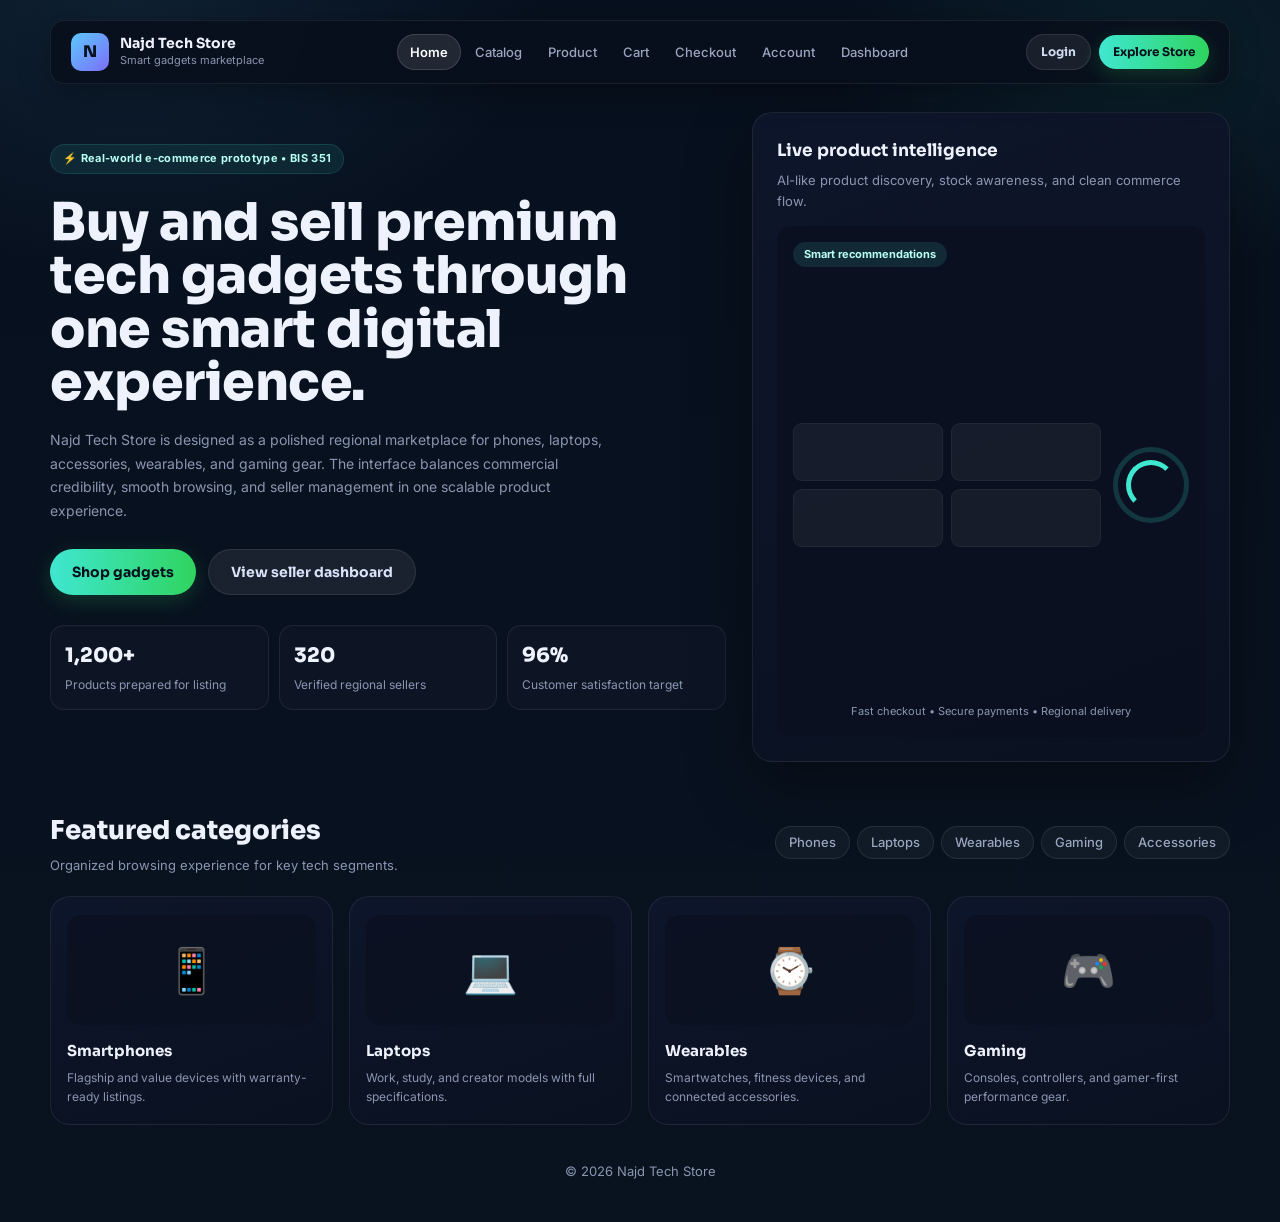
==== commit 3c18ca33: "Update index.html" ====
--- a/index.html
+++ b/index.html
@@ -8,7 +8,7 @@
 </head>
 <body>
   <div class="page-shell">
-    
+
     <header class="topbar">
       <div class="brand">
         <a class="brand-logo" href="index.html" aria-label="Najd Tech Store home">N</a>
@@ -29,21 +29,21 @@
       </nav>
 
       <div class="nav-actions">
-        <a href="login.html" class="btn btn-dark small">Login</a>
+        <a href="account.html" class="btn btn-dark small">Login</a>
         <a href="catalog.html" class="btn btn-primary small">Explore Store</a>
       </div>
     </header>
 
     <main class="hero-container">
       <div class="hero-layout">
-        
+
         <div class="hero-text-side">
           <span class="prototype-tag">⚡ Real-world e-commerce prototype • BIS 351</span>
-          
+
           <h1 class="main-heading">
             Buy and sell premium tech gadgets through one smart digital experience.
           </h1>
-          
+
           <p class="hero-description">
             Najd Tech Store is designed as a polished regional marketplace for phones, laptops, accessories, wearables, and gaming gear. The interface balances commercial credibility, smooth browsing, and seller management in one scalable product experience.
           </p>
@@ -73,7 +73,7 @@
           <div class="intelligence-card">
             <h3>Live product intelligence</h3>
             <p class="intel-sub">AI-like product discovery, stock awareness, and clean commerce flow.</p>
-            
+
             <div class="mock-dashboard-preview">
               <span class="mock-pill">Smart recommendations</span>
               <div class="mock-content-layout">
@@ -111,7 +111,7 @@
       </div>
 
       <div class="categories-grid">
-        
+
         <div class="category-card">
           <div class="category-icon-wrapper">
             <span class="cat-emoji">📱</span>
--- a/style.css
+++ b/style.css
@@ -1,14 +1,16 @@
-/* Najd Tech Store — Redesigned to match UI/UX prototype */
-
-@import url('https://fonts.googleapis.com/css2?family=Sora:wght@400;600;700;800&family=Inter:wght@400;500;600;700&display=swap');
+/* ═══════════════════════════════════════════════
+   Najd Tech Store — Full Redesign v3
+   Matches UI/UX prototype exactly
+═══════════════════════════════════════════════ */
+
+@import url('https://fonts.googleapis.com/css2?family=Sora:wght@400;600;700;800&family=Inter:wght@400;500;600&display=swap');
 
 :root {
   --bg:        #07101e;
   --bg-2:      #0b1526;
-  --surface:   rgba(13, 21, 40, 0.97);
-  --surface-2: rgba(16, 26, 48, 0.98);
-  --surface-3: #101c30;
-  --border:    rgba(255, 255, 255, 0.07);
+  --surface:   rgba(13,21,40,0.97);
+  --surface-2: rgba(16,26,48,0.98);
+  --border:    rgba(255,255,255,0.07);
   --text:      #eef2fc;
   --muted:     #8a96b0;
   --green:     #3fe7d1;
@@ -17,14 +19,13 @@
   --purple:    #7c6ef7;
   --danger:    #ff5c5c;
   --shadow:    0 24px 64px rgba(0,0,0,0.35);
-  --r-xl:      24px;
-  --r-lg:      18px;
-  --r-md:      12px;
-  --r-sm:      8px;
+  --r-xl:      20px;
+  --r-lg:      14px;
+  --r-md:      10px;
+  --r-sm:      7px;
   --max-w:     1180px;
 }
 
-/* ── Reset ── */
 *, *::before, *::after { box-sizing: border-box; margin: 0; padding: 0; }
 html { scroll-behavior: smooth; }
 body {
@@ -34,24 +35,23 @@
   color: var(--text);
   min-height: 100vh;
   background:
-    radial-gradient(ellipse 60% 40% at 10% 0%, rgba(92,200,255,.10) 0%, transparent 55%),
-    radial-gradient(ellipse 50% 35% at 90% 5%,  rgba(63,231,209,.09) 0%, transparent 50%),
+    radial-gradient(ellipse 60% 40% at 10% 0%, rgba(92,200,255,.09) 0%, transparent 55%),
+    radial-gradient(ellipse 50% 35% at 90% 5%,  rgba(63,231,209,.08) 0%, transparent 50%),
     linear-gradient(180deg, #07101e 0%, #091320 100%);
 }
-img { max-width: 100%; display: block; }
-a   { color: inherit; text-decoration: none; }
+img  { max-width: 100%; display: block; }
+a    { color: inherit; text-decoration: none; }
 button, input, select { font: inherit; }
 ul, ol { list-style: none; }
 
-/* ── Shell ── */
 .page-shell {
   width: min(var(--max-w), 94%);
   margin: 20px auto 40px;
 }
 
-/* ════════════════════════════
-   TOPBAR / NAV
-════════════════════════════ */
+/* ══════════════════════════════════════════════
+   TOPBAR — unified across all pages
+══════════════════════════════════════════════ */
 .topbar {
   position: sticky;
   top: 14px;
@@ -60,1024 +60,595 @@
   grid-template-columns: 220px 1fr auto;
   align-items: center;
   gap: 16px;
-  padding: 14px 20px;
-  background: rgba(10, 16, 30, 0.92);
+  padding: 12px 20px;
+  background: rgba(9,16,28,0.93);
   border: 1px solid rgba(255,255,255,.07);
   border-radius: var(--r-lg);
-  backdrop-filter: blur(16px);
+  backdrop-filter: blur(18px);
   box-shadow: 0 8px 32px rgba(0,0,0,.30);
 }
-
-/* Brand */
-.brand { display: flex; align-items: center; gap: 11px; }
+.brand { display: flex; align-items: center; gap: 11px; flex-shrink: 0; }
 .brand-logo {
-  width: 40px; height: 40px;
-  flex: 0 0 40px;
+  width: 38px; height: 38px; flex: 0 0 38px;
   display: grid; place-items: center;
-  border-radius: 11px;
-  font-family: 'Sora', sans-serif;
-  font-weight: 800; font-size: 17px;
+  border-radius: 10px;
+  font-family: 'Sora', sans-serif;
+  font-weight: 800; font-size: 16px;
   color: #07101e;
   background: linear-gradient(135deg, var(--blue), var(--purple));
 }
-.brand h1 { font-family: 'Sora', sans-serif; font-size: 15px; font-weight: 700; }
-.brand p  { font-size: 11px; color: var(--muted); margin-top: 2px; }
-
-/* Nav links */
+.brand h1 { font-family: 'Sora', sans-serif; font-size: 14px; font-weight: 700; line-height: 1.2; }
+.brand p  { font-size: 11px; color: var(--muted); }
 .nav-links {
-  display: flex;
-  justify-content: center;
-  align-items: center;
-  gap: 4px;
-  flex-wrap: wrap;
+  display: flex; justify-content: center;
+  align-items: center; gap: 2px; flex-wrap: wrap;
 }
 .nav-links a {
-  padding: 8px 13px;
-  border-radius: 999px;
-  font-size: 13px;
-  font-weight: 500;
-  color: #b0bcd6;
-  transition: background .2s, color .2s;
-}
-.nav-links a:hover,
+  padding: 7px 12px; border-radius: 999px;
+  font-size: 13px; font-weight: 500; color: #9aa5bf;
+  transition: background .2s, color .2s; white-space: nowrap;
+}
+.nav-links a:hover { background: rgba(255,255,255,.07); color: #fff; }
 .nav-links a.active {
-  background: rgba(255,255,255,.09);
-  color: #fff;
-}
-/* Active pill with border */
-.nav-links a.active {
-  border: 1px solid rgba(255,255,255,.14);
-}
-
-/* Nav actions */
-.nav-actions { display: flex; align-items: center; gap: 9px; }
-
-/* ════════════════════════════
+  background: rgba(255,255,255,.10);
+  border: 1px solid rgba(255,255,255,.13);
+  color: #fff; font-weight: 600;
+}
+.nav-actions { display: flex; align-items: center; gap: 8px; flex-shrink: 0; }
+
+/* ══════════════════════════════════════════════
    BUTTONS
-════════════════════════════ */
+══════════════════════════════════════════════ */
 .btn, .login-btn, .btn-back, .btn-add, .btn-live {
-  display: inline-flex;
-  align-items: center;
-  justify-content: center;
-  gap: 7px;
-  min-height: 40px;
-  padding: 10px 18px;
-  border: none;
-  border-radius: 999px;
-  font-family: 'Sora', sans-serif;
-  font-weight: 700;
-  font-size: 13px;
-  cursor: pointer;
-  transition: transform .2s, box-shadow .2s, opacity .2s;
-  text-decoration: none;
+  display: inline-flex; align-items: center; justify-content: center; gap: 7px;
+  min-height: 38px; padding: 9px 18px;
+  border: none; border-radius: 999px;
+  font-family: 'Sora', sans-serif; font-weight: 700; font-size: 13px;
+  cursor: pointer; transition: transform .18s, opacity .18s; text-decoration: none; white-space: nowrap;
 }
 .btn:hover, .login-btn:hover, .btn-back:hover, .btn-add:hover, .btn-live:hover {
-  transform: translateY(-2px);
-  opacity: .92;
-}
-.btn.small { min-height: 36px; padding: 8px 15px; font-size: 12px; }
-
-/* Primary – green gradient */
+  transform: translateY(-1px); opacity: .92;
+}
+.btn.small { min-height: 34px; padding: 7px 14px; font-size: 12px; }
 .btn-primary, .btn.btn-primary, .btn-add, .login-btn {
   background: linear-gradient(90deg, var(--green), var(--green-2));
-  color: #06101c;
-  box-shadow: 0 8px 22px rgba(47,212,95,.22);
-}
-/* Dark */
+  color: #06101c; box-shadow: 0 6px 20px rgba(47,212,95,.20);
+}
 .btn-dark, .btn.btn-dark, .btn-back, .btn-live {
-  background: rgba(255,255,255,.07);
-  border: 1px solid rgba(255,255,255,.10);
-  color: #d0daf0;
-}
-/* Secondary */
+  background: rgba(255,255,255,.07); border: 1px solid rgba(255,255,255,.10); color: #d0daf0;
+}
 .btn-secondary, .btn.btn-secondary, .btn.secondary {
-  background: rgba(255,255,255,.07);
-  border: 1px solid rgba(255,255,255,.09);
-  color: #d8e2f8;
+  background: rgba(255,255,255,.07); border: 1px solid rgba(255,255,255,.09); color: #d8e2f8;
 }
 .wide { width: 100%; }
 
-/* ════════════════════════════
-   LAYOUT HELPERS
-════════════════════════════ */
-main, .container, .content { margin-top: 32px; }
+/* ══════════════════════════════════════════════
+   SHARED
+══════════════════════════════════════════════ */
+main, .container, .content { margin-top: 28px; }
 section { scroll-margin-top: 110px; }
-
-.panel, .card, .login-intro, .login-section,
-.overview-right, .category-item, .account-type {
+.panel, .card, .login-intro, .login-section, .intelligence-card {
   background: linear-gradient(160deg, rgba(14,22,44,.98), rgba(10,17,32,.99));
   border: 1px solid var(--border);
   border-radius: var(--r-xl);
   box-shadow: var(--shadow);
 }
-
-.pill, .tag, .breadcrumb, .product-breadcrumb {
-  display: inline-flex;
-  align-items: center;
-  gap: 6px;
-  width: fit-content;
-  padding: 6px 12px;
-  border-radius: 999px;
+.pill, .tag, .breadcrumb, .product-breadcrumb, .prototype-tag {
+  display: inline-flex; align-items: center; gap: 6px; width: fit-content;
+  padding: 5px 12px; border-radius: 999px;
   border: 1px solid rgba(63,231,209,.14);
-  background: rgba(63,231,209,.10);
-  color: #b8fff3;
-  font-size: 11.5px;
-  font-weight: 700;
-  letter-spacing: .02em;
-}
-
-.subtext, .page-subtitle,
-.overview p, .category-item p,
-.feature-card p, .account-type p,
-.product-info p, .focus-info p, .note {
-  color: var(--muted);
-  line-height: 1.65;
-}
-
-.hero-row, .catalog-overview {
-  display: flex;
-  justify-content: space-between;
-  align-items: center;
-  gap: 20px;
-  margin-bottom: 22px;
-}
-.hero-row h2,
-.catalog-overview h1,
-.page-title {
-  font-family: 'Sora', sans-serif;
-  font-size: clamp(26px, 4vw, 38px);
-  font-weight: 800;
-  line-height: 1.1;
-  margin: 8px 0;
-}
-
+  background: rgba(63,231,209,.09); color: #b8fff3;
+  font-size: 11px; font-weight: 700; letter-spacing: .03em;
+}
+.pill.muted, .tag.muted {
+  background: rgba(255,255,255,.05); border-color: rgba(255,255,255,.09); color: var(--muted);
+}
+.subtext, .page-subtitle { color: var(--muted); line-height: 1.65; font-size: 14px; }
 .content-grid {
   display: grid;
-  grid-template-columns: minmax(0, 1.55fr) minmax(300px, .9fr);
-  gap: 22px;
-  align-items: start;
-}
-
-.footer {
-  margin: 36px 0 10px;
-  text-align: center;
-  color: var(--muted);
-  font-size: 13px;
-}
-
-/* ════════════════════════════
-   HOME — HERO (overview)
-════════════════════════════ */
-.overview {
-  display: grid;
-  grid-template-columns: 1.15fr .9fr;
-  gap: 28px;
-  align-items: stretch;
-  margin-top: 28px;
-}
-
-.overview-left {
-  padding: 36px 0;
-  display: flex;
-  flex-direction: column;
-  justify-content: center;
-}
-.overview-left h1 {
-  font-family: 'Sora', sans-serif;
-  font-size: clamp(32px, 4.8vw, 54px);
-  font-weight: 800;
-  line-height: 1.03;
-  letter-spacing: -1px;
-  margin-bottom: 18px;
-}
-.overview-left > p {
-  max-width: 680px;
-  color: var(--muted);
-  margin-bottom: 22px;
-}
-
-/* CTA buttons row */
-.overview-left .btn {
-  margin-top: 0;
-  align-self: flex-start;
-}
-.overview-left > a + a { margin-top: 10px; }
-
-/* Feature cards inside hero */
-.features-inline ul {
-  display: grid;
-  grid-template-columns: repeat(2, 1fr);
-  gap: 13px;
-  margin: 18px 0 22px;
-}
-.features-inline li {
-  padding: 16px 18px;
-  border: 1px solid var(--border);
-  border-radius: var(--r-lg);
-  background: rgba(16,26,48,.70);
-}
-.features-inline h3 {
-  font-family: 'Sora', sans-serif;
-  font-size: 14px;
-  font-weight: 700;
-  margin-bottom: 6px;
-}
-.features-inline p { font-size: 13px; }
-
-/* Right panel */
-.overview-right {
-  padding: 24px;
-  display: flex;
-  flex-direction: column;
-  justify-content: space-between;
-  min-height: 400px;
-}
-.overview-right h2 {
-  font-family: 'Sora', sans-serif;
-  font-size: 18px;
-  font-weight: 700;
-  margin-bottom: 4px;
-}
-.overview-right img {
-  width: 100%;
-  height: 180px;
-  object-fit: contain;
-  border-radius: var(--r-lg);
-  background: rgba(12,19,36,.80);
-  margin: 16px 0;
-}
-
-/* Stats bar */
-.stats {
-  display: grid;
-  grid-template-columns: repeat(3, 1fr);
-  gap: 10px;
-  margin-top: 14px;
-}
-.stats > div {
-  background: rgba(16,24,40,.70);
-  border: 1px solid var(--border);
-  border-radius: 16px;
-  padding: 14px 12px;
-}
-.stats > div h3 {
-  font-family: 'Sora', sans-serif;
-  font-size: 18px;
-  font-weight: 800;
-  margin-bottom: 4px;
-}
-.stats > div p { font-size: 12px; color: var(--muted); }
-
-/* ── Featured Categories ── */
-.categories { margin-top: 36px; }
-.categories h2 {
-  font-family: 'Sora', sans-serif;
-  font-size: 28px;
-  font-weight: 800;
-  margin-bottom: 6px;
-}
-
-/* Category filter pills row */
-.categories-filter {
-  display: flex;
-  gap: 8px;
-  flex-wrap: wrap;
-  margin: 14px 0 18px;
-}
-.categories-filter .pill {
-  cursor: pointer;
-  transition: background .2s;
-}
-.categories-filter .pill:hover {
-  background: rgba(63,231,209,.18);
-}
-
-.nav-featured ul {
-  display: grid;
-  grid-template-columns: repeat(auto-fit, minmax(195px, 1fr));
-  gap: 18px;
-  margin-top: 18px;
-}
-.category-item {
-  padding: 20px 18px;
-  cursor: pointer;
-  transition: transform .22s, border-color .22s;
-}
-.category-item:hover { transform: translateY(-4px); border-color: rgba(63,231,209,.20); }
-.category-item img {
-  width: 100%;
-  height: 120px;
-  object-fit: contain;
-  margin-bottom: 14px;
-}
-.category-item h3 {
-  font-family: 'Sora', sans-serif;
-  font-size: 16px;
-  font-weight: 700;
-  margin-bottom: 6px;
-}
-.category-item p { font-size: 13px; }
-
-/* ════════════════════════════
-   CATALOG
-════════════════════════════ */
-#catalog-controls { margin-top: 30px; }
-
+  grid-template-columns: minmax(0,1.55fr) minmax(280px,.9fr);
+  gap: 22px; align-items: start;
+}
+.hero-row {
+  display: flex; justify-content: space-between;
+  align-items: center; gap: 20px; margin-bottom: 22px; flex-wrap: wrap;
+}
+.hero-row h2, .page-title {
+  font-family: 'Sora', sans-serif;
+  font-size: clamp(24px,3.5vw,34px); font-weight: 800; line-height: 1.1; margin: 8px 0;
+}
+.hero-tags { display: flex; gap: 8px; flex-wrap: wrap; }
+.footer { margin: 36px 0 10px; text-align: center; color: var(--muted); font-size: 13px; }
+
+/* ══════════════════════════════════════════════
+   HOME — HERO
+══════════════════════════════════════════════ */
+.hero-container { margin-top: 28px; }
+.hero-layout {
+  display: grid; grid-template-columns: 1.2fr .85fr;
+  gap: 26px; align-items: stretch;
+}
+.hero-text-side {
+  padding: 32px 0; display: flex;
+  flex-direction: column; justify-content: center;
+}
+.hero-text-side .prototype-tag { margin-bottom: 22px; }
+.main-heading {
+  font-family: 'Sora', sans-serif;
+  font-size: clamp(30px, 4.5vw, 52px);
+  font-weight: 800; line-height: 1.03;
+  letter-spacing: -.5px; margin-bottom: 18px;
+}
+.hero-description {
+  max-width: 560px; color: var(--muted);
+  margin-bottom: 26px; font-size: 14px; line-height: 1.7;
+}
+.hero-actions { display: flex; gap: 12px; flex-wrap: wrap; margin-bottom: 30px; }
+.hero-actions .btn { min-height: 44px; padding: 11px 22px; font-size: 14px; }
+.hero-text-side .stats-grid {
+  display: grid; grid-template-columns: repeat(3,1fr); gap: 10px;
+}
+.stat-box {
+  background: rgba(16,24,40,.70); border: 1px solid var(--border);
+  border-radius: var(--r-lg); padding: 14px;
+}
+.stat-box h3 { font-family: 'Sora', sans-serif; font-size: 20px; font-weight: 800; margin-bottom: 3px; }
+.stat-box p  { font-size: 12px; color: var(--muted); }
+
+.hero-visual-side { display: flex; flex-direction: column; }
+.intelligence-card {
+  flex: 1; padding: 24px;
+  display: flex; flex-direction: column; gap: 14px; min-height: 380px;
+}
+.intelligence-card h3 { font-family: 'Sora', sans-serif; font-size: 17px; font-weight: 700; }
+.intel-sub { font-size: 13px; color: var(--muted); margin-top: -8px; }
+.mock-dashboard-preview {
+  flex: 1; background: rgba(10,16,30,.80); border-radius: var(--r-lg);
+  padding: 16px; display: flex; flex-direction: column; gap: 12px;
+}
+.mock-pill {
+  display: inline-block; padding: 4px 11px; border-radius: 999px;
+  background: rgba(63,231,209,.12); color: #b8fff3;
+  font-size: 11px; font-weight: 700; width: fit-content;
+}
+.mock-content-layout { display: flex; gap: 12px; align-items: center; flex: 1; }
+.mock-grid-squares { display: grid; grid-template-columns: repeat(2,1fr); gap: 8px; flex: 1; }
+.mock-grid-squares .square {
+  height: 58px; border-radius: 9px;
+  background: rgba(255,255,255,.05); border: 1px solid rgba(255,255,255,.05);
+}
+.mock-chart-circle {
+  width: 76px; height: 76px; flex: 0 0 76px; border-radius: 50%;
+  border: 5px solid rgba(63,231,209,.18);
+  display: flex; align-items: center; justify-content: center;
+}
+.circle-progress {
+  width: 50px; height: 50px; border-radius: 50%;
+  border: 5px solid var(--green);
+  border-right-color: transparent; border-bottom-color: transparent;
+}
+.mock-footer-text { font-size: 11px; color: var(--muted); text-align: center; margin-top: auto; }
+.why-row { display: grid; grid-template-columns: 1fr 1fr; gap: 10px; margin-top: 6px; }
+.why-card {
+  background: rgba(10,16,28,.60); border: 1px solid var(--border);
+  border-radius: var(--r-md); padding: 12px 14px;
+}
+.why-card h4 { font-family: 'Sora', sans-serif; font-size: 13px; font-weight: 700; margin-bottom: 4px; }
+.why-card p  { font-size: 12px; color: var(--muted); line-height: 1.5; }
+
+/* Featured Categories */
+.categories-section { margin-top: 48px; }
+.categories-header {
+  display: flex; justify-content: space-between;
+  align-items: center; gap: 20px; margin-bottom: 20px; flex-wrap: wrap;
+}
+.categories-header h2 { font-family: 'Sora', sans-serif; font-size: 26px; font-weight: 800; margin-bottom: 4px; }
+.categories-header p  { font-size: 13px; color: var(--muted); }
+.quick-filter-pills { display: flex; gap: 7px; flex-wrap: wrap; }
+.pill-filter {
+  display: inline-flex; align-items: center; padding: 5px 13px;
+  border-radius: 999px; border: 1px solid rgba(255,255,255,.09);
+  background: rgba(255,255,255,.04); color: #9aa5bf;
+  font-size: 13px; font-weight: 500; cursor: pointer;
+  transition: background .18s, color .18s, border-color .18s;
+}
+.pill-filter:hover, .pill-filter.active {
+  background: rgba(63,231,209,.12); color: var(--green); border-color: rgba(63,231,209,.22);
+}
+.categories-grid { display: grid; grid-template-columns: repeat(4,1fr); gap: 16px; }
+.category-card {
+  background: linear-gradient(160deg, rgba(14,22,44,.98), rgba(10,17,32,.99));
+  border: 1px solid var(--border); border-radius: var(--r-xl);
+  padding: 18px 16px; cursor: pointer; transition: transform .22s, border-color .22s;
+}
+.category-card:hover { transform: translateY(-4px); border-color: rgba(63,231,209,.18); }
+.category-icon-wrapper {
+  width: 100%; height: 110px;
+  display: flex; align-items: center; justify-content: center;
+  background: rgba(10,16,28,.55); border-radius: var(--r-lg); margin-bottom: 14px;
+}
+.cat-emoji { font-size: 44px; }
+.category-card h3 { font-family: 'Sora', sans-serif; font-size: 15px; font-weight: 700; margin-bottom: 5px; }
+.category-card p  { font-size: 12px; color: var(--muted); }
+
+/* ══════════════════════════════════════════════
+   CATALOG PAGE
+══════════════════════════════════════════════ */
+#catalog-controls { margin-top: 28px; }
 .catalog-overview {
-  padding: 24px 26px;
-  border: 1px solid var(--border);
-  border-radius: var(--r-xl);
-  background: var(--surface);
-  box-shadow: var(--shadow);
-}
-.catalog-overview p { color: var(--muted); margin-top: 6px; font-size: 14px; }
-
+  display: flex; justify-content: space-between; align-items: center;
+  gap: 20px; padding: 22px 24px;
+  border: 1px solid var(--border); border-radius: var(--r-xl);
+  background: var(--surface); box-shadow: var(--shadow); flex-wrap: wrap;
+}
+.catalog-overview h1 {
+  font-family: 'Sora', sans-serif;
+  font-size: clamp(20px,3vw,28px); font-weight: 800; margin-bottom: 4px;
+}
+.catalog-overview p { color: var(--muted); font-size: 13px; }
 .filters {
-  display: grid;
-  grid-template-columns: 1fr 220px 200px;
-  gap: 12px;
-  margin: 18px 0 12px;
-}
-
-/* inputs & selects */
-.filters input,
-.filters select,
-.field input,
-.field select,
-.login-form input {
-  width: 100%;
-  min-height: 46px;
-  color: var(--text);
-  background: #0d1728;
+  display: grid; grid-template-columns: 1fr 200px 190px;
+  gap: 10px; margin: 16px 0 10px;
+}
+.filters input, .filters select,
+.field input, .field select,
+.login-form input, .auth-form input {
+  width: 100%; min-height: 44px;
+  color: var(--text); background: #0d1728;
   border: 1px solid rgba(255,255,255,.08);
-  border-radius: var(--r-md);
-  padding: 11px 14px;
-  outline: none;
-  transition: border-color .2s, box-shadow .2s;
+  border-radius: var(--r-md); padding: 10px 14px;
+  outline: none; transition: border-color .2s, box-shadow .2s;
 }
 .filters input::placeholder { color: var(--muted); }
-.filters input:focus,
-.filters select:focus,
-.field input:focus,
-.field select:focus {
-  border-color: var(--green);
-  box-shadow: 0 0 0 3px rgba(63,231,209,.12);
+.filters input:focus, .filters select:focus,
+.field input:focus, .field select:focus, .auth-form input:focus {
+  border-color: var(--green); box-shadow: 0 0 0 3px rgba(63,231,209,.10);
 }
 select option { background: #0d1728; }
-
-/* Badge label on card */
+.optionfilter { margin-bottom: 10px; }
+
+/* Badge */
 .badge {
-  position: absolute;
-  top: 12px; right: 12px;
-  padding: 4px 10px;
-  border-radius: 999px;
-  font-size: 11px;
-  font-weight: 700;
-  background: rgba(255,255,255,.10);
-  color: #d0daf4;
+  position: absolute; top: 10px; right: 10px;
+  padding: 3px 10px; border-radius: 999px;
+  font-size: 11px; font-weight: 700;
+  background: rgba(255,255,255,.09); color: #d0daf4;
   border: 1px solid rgba(255,255,255,.10);
 }
+.badge.best-seller  { background: rgba(63,231,209,.15);  color: var(--green);  border-color: rgba(63,231,209,.22); }
+.badge.new-arrival  { background: rgba(92,200,255,.13);  color: var(--blue);   border-color: rgba(92,200,255,.22); }
+.badge.popular      { background: rgba(124,110,247,.13); color: var(--purple); border-color: rgba(124,110,247,.22); }
+.badge.top-rated    { background: rgba(255,200,50,.11);  color: #ffd060;       border-color: rgba(255,200,50,.20); }
+.badge.student-pick { background: rgba(63,231,209,.15);  color: var(--green);  border-color: rgba(63,231,209,.22); }
+.badge.creator-gear { background: rgba(124,110,247,.13); color: var(--purple); border-color: rgba(124,110,247,.22); }
+.badge.hot-deal     { background: rgba(255,92,92,.13);   color: var(--danger); border-color: rgba(255,92,92,.22); }
+.badge.budget-smart { background: rgba(92,200,255,.13);  color: var(--blue);   border-color: rgba(92,200,255,.22); }
 
 /* Products grid */
 .products {
   display: grid;
-  grid-template-columns: repeat(auto-fill, minmax(240px, 1fr));
-  gap: 18px;
-  margin-top: 18px;
-}
-.products .product-card {
+  grid-template-columns: repeat(auto-fill, minmax(230px,1fr));
+  gap: 16px; margin-top: 16px;
+}
+
+/* ── Product card ── */
+.product-card {
   position: relative;
-  flex-direction: column;
-  justify-content: flex-start;
-  align-items: flex-start;
-  padding: 0 0 16px;
-  overflow: hidden;
-  transition: transform .22s, border-color .22s;
-  cursor: pointer;
-}
-.products .product-card:hover {
-  transform: translateY(-4px);
-  border-color: rgba(63,231,209,.18);
-}
-.products .product-card img {
-  width: 100%;
-  height: 180px;
-  object-fit: cover;
-  border-radius: 0;
-  background: #0f1c30;
-  display: block;
-}
-.products .product-card .card-body {
-  padding: 14px 14px 0;
-  width: 100%;
-}
-.products .product-card h3 {
-  font-family: 'Sora', sans-serif;
-  font-size: 15px;
-  font-weight: 700;
-  margin-bottom: 4px;
-}
-.products .product-card .sub-cat {
-  font-size: 12px;
-  color: var(--muted);
-  margin-bottom: 10px;
-}
-.products .product-card .card-bottom {
-  display: flex;
-  align-items: center;
-  justify-content: space-between;
-  padding: 0 14px;
-  margin-top: 12px;
-}
-.products .product-card h4 {
-  font-family: 'Sora', sans-serif;
-  font-size: 16px;
-  font-weight: 800;
-  color: #d4e8ff;
-}
-.products .product-card .rating {
-  font-size: 12px;
-  color: var(--muted);
-  display: flex;
-  align-items: center;
-  gap: 4px;
-}
-.products .product-card a {
-  display: inline-flex;
-  align-items: center;
-  justify-content: center;
-  min-height: 34px;
-  padding: 7px 16px;
-  border-radius: 999px;
-  font-family: 'Sora', sans-serif;
-  font-size: 12px;
-  font-weight: 700;
+  background: linear-gradient(160deg, rgba(14,22,44,.98), rgba(10,17,32,.99));
+  border: 1px solid var(--border); border-radius: var(--r-xl);
+  overflow: hidden; display: flex; flex-direction: column;
+  cursor: pointer; transition: transform .22s, border-color .22s;
+}
+.product-card:hover { transform: translateY(-4px); border-color: rgba(63,231,209,.18); }
+.product-card .image-container {
+  position: relative; width: 100%; height: 160px;
+  background: rgba(12,19,36,.60);
+  display: flex; align-items: center; justify-content: center;
+  border-bottom: 1px solid rgba(255,255,255,.04);
+}
+.product-card img { width: 100%; height: 160px; object-fit: cover; display: block; }
+.product-card .product-icon { font-size: 62px; line-height: 1; }
+.product-card .product-info-row {
+  display: flex; justify-content: space-between;
+  align-items: flex-start; gap: 8px; padding: 13px 14px 0;
+}
+.product-card .product-info-row h3, .product-card h3 {
+  font-family: 'Sora', sans-serif; font-size: 14px; font-weight: 700; line-height: 1.3;
+}
+.product-card .rating, .product-card span.rating, .product-card > span {
+  font-size: 12px; color: var(--muted); white-space: nowrap;
+}
+.product-card .description, .product-card .sub-cat, .product-card > p {
+  font-size: 12px; color: var(--muted); padding: 4px 14px 0;
+}
+.product-card .product-footer, .product-card .card-bottom {
+  display: flex; align-items: center; justify-content: space-between;
+  padding: 10px 14px 14px; margin-top: auto;
+}
+.product-card h4 { font-family: 'Sora', sans-serif; font-size: 15px; font-weight: 800; color: #d4e8ff; }
+
+.btn-view, .product-card button, .product-card a.btn-view {
+  display: inline-flex; align-items: center; justify-content: center;
+  min-height: 32px; padding: 6px 16px; border-radius: 999px; border: none;
+  font-family: 'Sora', sans-serif; font-size: 12px; font-weight: 700;
   color: #06101c;
   background: linear-gradient(90deg, var(--green), var(--green-2));
-  text-decoration: none;
-  transition: opacity .2s;
-}
-.products .product-card a:hover { opacity: .88; }
-
-/* No results */
+  cursor: pointer; transition: opacity .18s; text-decoration: none;
+}
+.btn-view:hover, .product-card button:hover { opacity: .86; }
 #noResults {
-  display: none;
-  padding: 32px;
-  text-align: center;
-  color: var(--muted);
-  grid-column: 1 / -1;
-}
-
-/* ════════════════════════════
-   PRODUCT DETAIL
-════════════════════════════ */
+  display: none; padding: 32px; text-align: center;
+  color: var(--muted); grid-column: 1 / -1; font-size: 15px;
+}
+
+/* ══════════════════════════════════════════════
+   PRODUCT DETAIL PAGE
+══════════════════════════════════════════════ */
 .product-page-title {
   font-family: 'Sora', sans-serif;
-  font-size: clamp(28px, 4vw, 42px);
-  font-weight: 800;
-  margin: 14px 0 12px;
-}
-.trust-badges { display: flex; gap: 9px; flex-wrap: wrap; margin-bottom: 20px; }
+  font-size: clamp(24px,4vw,36px); font-weight: 800; margin: 12px 0 8px;
+}
+.product-subtitle { color: var(--muted); font-size: 14px; margin-bottom: 20px; }
+.trust-badges { display: flex; gap: 8px; flex-wrap: wrap; margin-bottom: 18px; }
 .trust-badges .pill {
-  font-size: 12px;
-  background: rgba(255,255,255,.06);
-  border-color: rgba(255,255,255,.10);
-  color: var(--muted);
-}
-
-.product-page {
-  display: flex;
-  gap: 28px;
-  align-items: stretch;
+  font-size: 12px; background: rgba(255,255,255,.05);
+  border-color: rgba(255,255,255,.09); color: var(--muted);
+}
+.product-layout-grid, .product-page {
+  display: flex; gap: 26px; align-items: stretch;
   background: linear-gradient(160deg, var(--surface), rgba(10,17,32,.99));
-  border: 1px solid var(--border);
-  border-radius: var(--r-xl);
-  padding: 26px;
-  box-shadow: var(--shadow);
-}
-.product-image {
-  flex: 0 0 48%;
-  min-height: 360px;
-  display: grid;
-  place-items: center;
-  border-radius: 18px;
-  background: rgba(14,22,40,.80);
-  overflow: hidden;
-}
-.product-image img { width: 100%; height: 100%; object-fit: cover; }
-
-.product-details-panel {
-  flex: 1;
-  padding: 10px 4px;
-  display: flex;
-  flex-direction: column;
-  justify-content: center;
-  gap: 14px;
-}
-.product-details-panel .seller-line {
-  font-size: 13px;
-  color: var(--muted);
-}
-.product-details-panel h1 {
-  font-family: 'Sora', sans-serif;
-  font-size: clamp(24px, 3.5vw, 36px);
-  font-weight: 800;
-  line-height: 1.15;
-}
-.product-details-panel h2 {
-  font-family: 'Sora', sans-serif;
-  font-size: 26px;
-  font-weight: 800;
-  color: var(--green);
-  margin-bottom: 2px;
-}
-.product-details-panel .delivery-line {
-  font-size: 13px;
-  color: var(--muted);
-}
-.product-details-panel > p {
-  color: var(--muted);
-  font-size: 14px;
-  line-height: 1.7;
-}
-
-/* Spec list */
-.spec-list { display: flex; flex-direction: column; gap: 10px; }
+  border: 1px solid var(--border); border-radius: var(--r-xl);
+  padding: 24px; box-shadow: var(--shadow);
+}
+.gallery-section, .product-image {
+  flex: 0 0 46%; display: flex; flex-direction: column; gap: 12px;
+}
+.main-image-box {
+  flex: 1; min-height: 300px;
+  display: flex; align-items: center; justify-content: center;
+  border-radius: var(--r-lg); background: rgba(12,19,36,.60); font-size: 90px; overflow: hidden;
+}
+.main-image-box img, .product-image img { width: 100%; height: 100%; object-fit: cover; }
+.thumbnails-row, .thumb-strip { display: flex; gap: 10px; }
+.thumb-box, .thumb-strip > div {
+  flex: 1; height: 68px; border-radius: 10px;
+  background: rgba(12,19,36,.60); border: 1px solid var(--border);
+}
+.details-section, .product-details-panel {
+  flex: 1; padding: 8px 4px; display: flex; flex-direction: column; gap: 13px;
+}
+.status-badges { display: flex; gap: 7px; flex-wrap: wrap; }
+.badge-status {
+  display: inline-flex; align-items: center; padding: 4px 11px;
+  border-radius: 999px; background: rgba(255,255,255,.05);
+  border: 1px solid rgba(255,255,255,.09); color: var(--muted);
+  font-size: 12px; font-weight: 600;
+}
+.product-header-info { display: flex; justify-content: space-between; align-items: flex-start; gap: 10px; }
+.product-header-info h2, .product-details-panel h1 {
+  font-family: 'Sora', sans-serif;
+  font-size: clamp(20px,3vw,28px); font-weight: 800; line-height: 1.15;
+}
+.stars-rating { font-size: 16px; white-space: nowrap; }
+.seller-info, .product-details-panel .seller-line { font-size: 13px; color: var(--muted); }
+.price-row { display: flex; align-items: center; justify-content: space-between; gap: 14px; }
+.price-amount, .product-details-panel h2 {
+  font-family: 'Sora', sans-serif; font-size: 24px; font-weight: 800; color: var(--green);
+}
+.delivery-tag, .product-details-panel .delivery-line { font-size: 13px; color: var(--muted); }
+.product-brief, .product-details-panel > p { color: var(--muted); font-size: 14px; line-height: 1.7; }
+.specs-list, .spec-list { display: flex; flex-direction: column; gap: 9px; }
 .spec-item {
-  display: flex;
-  align-items: flex-start;
-  gap: 13px;
-  padding: 12px 14px;
-  border-radius: var(--r-md);
-  background: rgba(16,25,44,.70);
-  border: 1px solid var(--border);
-}
-.spec-icon {
-  width: 34px; height: 34px;
-  flex: 0 0 34px;
-  display: grid; place-items: center;
-  border-radius: 10px;
-  background: rgba(63,231,209,.13);
-  font-size: 16px;
-}
-.spec-item h4 {
-  font-family: 'Sora', sans-serif;
-  font-size: 14px;
-  font-weight: 700;
-  margin-bottom: 2px;
-}
-.spec-item p { font-size: 12px; color: var(--muted); }
-
-.product-actions { display: flex; flex-wrap: wrap; gap: 11px; margin-top: 4px; }
-.addtocart {
+  display: flex; align-items: flex-start; gap: 12px;
+  padding: 11px 13px; border-radius: var(--r-md);
+  background: rgba(14,22,40,.70); border: 1px solid var(--border);
+}
+.spec-icon-bg, .spec-icon {
+  width: 34px; height: 34px; flex: 0 0 34px;
+  display: grid; place-items: center; border-radius: 9px;
+  background: rgba(63,231,209,.12); font-size: 16px;
+}
+.spec-text strong { font-family: 'Sora', sans-serif; font-size: 13px; font-weight: 700; display: block; margin-bottom: 2px; }
+.spec-text p, .spec-item p, .spec-item h4 + p { font-size: 12px; color: var(--muted); }
+.spec-item h4 { font-family: 'Sora', sans-serif; font-size: 13px; font-weight: 700; margin-bottom: 2px; }
+.action-buttons-row, .product-actions { display: flex; flex-wrap: wrap; gap: 10px; margin-top: 4px; }
+.btn-action, .addtocart, .save, .chat {
+  min-height: 42px; padding: 10px 20px; border-radius: 999px; border: none;
+  font-family: 'Sora', sans-serif; font-size: 13px; font-weight: 700;
+  cursor: pointer; transition: transform .18s, opacity .18s;
+}
+.btn-action:hover, .addtocart:hover, .save:hover, .chat:hover { transform: translateY(-1px); opacity: .9; }
+.btn-add-cart, .addtocart { background: linear-gradient(90deg, var(--green), var(--green-2)); color: #06101c; }
+.btn-save-item, .save { background: rgba(255,255,255,.07); border: 1px solid rgba(255,255,255,.10) !important; color: var(--text); }
+.btn-chat-seller, .chat { background: rgba(124,110,247,.16); border: 1px solid rgba(124,110,247,.28) !important; color: #c4bbff; }
+
+/* ══════════════════════════════════════════════
+   CART PAGE
+══════════════════════════════════════════════ */
+#cart-items { margin-top: 24px; }
+#cart-items .product-card {
+  background: linear-gradient(160deg, var(--surface-2), rgba(12,19,38,.99));
+  border: 1px solid rgba(255,255,255,.06); border-radius: var(--r-lg);
+  padding: 16px; display: flex; align-items: center;
+  justify-content: space-between; gap: 14px;
+  flex-direction: row; cursor: default; margin-bottom: 12px;
+  transform: none; overflow: visible;
+}
+#cart-items .product-card:hover { transform: none; border-color: rgba(255,255,255,.06); }
+.product-left { display: flex; align-items: center; gap: 12px; }
+.product-icon {
+  width: 58px; height: 58px; flex: 0 0 58px;
+  border-radius: 14px;
+  background: linear-gradient(160deg, #0f2a40, #162050);
+  display: grid; place-items: center; font-size: 24px;
+}
+.product-info h3 { font-family: 'Sora', sans-serif; font-size: 15px; font-weight: 700; margin-bottom: 3px; }
+.product-info p  { font-size: 13px; color: var(--muted); }
+.price { white-space: nowrap; font-family: 'Sora', sans-serif; font-size: 16px; font-weight: 800; color: #c8e2ff; }
+.qty-control {
+  display: inline-flex; align-items: center; gap: 7px;
+  padding: 4px 6px; background: rgba(24,34,54,.80);
+  border: 1px solid rgba(255,255,255,.06); border-radius: 999px; margin-top: 7px;
+}
+.qty-control button {
+  width: 24px; height: 24px; border: none; border-radius: 50%;
+  background: #22304a; color: #fff; cursor: pointer; font-size: 13px;
+  display: grid; place-items: center; transition: background .15s;
+}
+.qty-control button:hover { background: #2e4060; }
+.qty-control span { min-width: 20px; text-align: center; font-weight: 800; font-size: 13px; }
+.summary-panel, .payment-panel, .form-panel, .products-panel { padding: 22px; }
+.summary-panel h3, .payment-panel h3 {
+  font-family: 'Sora', sans-serif; font-size: 18px; font-weight: 700; margin-bottom: 16px;
+}
+.summary-row, .summary-total, .payment-row, .pay-now {
+  display: flex; justify-content: space-between; align-items: center; gap: 14px;
+}
+.summary-row, .payment-row { margin-bottom: 11px; color: #c0cce0; font-size: 14px; }
+.summary-panel hr { border: none; border-top: 1px solid rgba(255,255,255,.07); margin: 12px 0; }
+.summary-total { font-family: 'Sora', sans-serif; font-size: 17px; font-weight: 800; margin-bottom: 14px; }
+.pay-now {
+  margin: 16px 0 18px; padding: 14px 16px; border-radius: var(--r-md);
+  background: rgba(14,22,38,.70); border: 1px solid rgba(63,231,209,.16);
+}
+.pay-now strong { color: var(--green); font-family: 'Sora', sans-serif; }
+.note { margin-top: 10px; font-size: 12px; color: var(--muted); text-align: center; }
+
+/* ══════════════════════════════════════════════
+   CHECKOUT
+══════════════════════════════════════════════ */
+.checkout-form { display: flex; flex-direction: column; gap: 16px; }
+.field-grid.two { display: grid; grid-template-columns: repeat(2,1fr); gap: 14px; }
+.field.full { grid-column: 1 / -1; }
+.field label { display: block; margin-bottom: 6px; color: #c0cce0; font-size: 13px; font-weight: 600; }
+.checkout-btn {
+  width: 100%; min-height: 46px;
   background: linear-gradient(90deg, var(--green), var(--green-2));
-  color: #06101c;
-  font-family: 'Sora', sans-serif;
-  font-weight: 700;
-  padding: 12px 22px;
-  border: none;
-  border-radius: 999px;
-  cursor: pointer;
-  font-size: 14px;
-  transition: transform .2s, opacity .2s;
-}
-.addtocart:hover { transform: translateY(-2px); opacity: .9; }
-.save {
-  background: rgba(255,255,255,.07);
-  border: 1px solid rgba(255,255,255,.10);
-  color: var(--text);
-  padding: 12px 20px;
-  border-radius: 999px;
-  cursor: pointer;
-  font-size: 14px;
-  font-weight: 600;
-  transition: transform .2s;
-}
-.save:hover { transform: translateY(-2px); }
-.chat {
-  background: rgba(124,110,247,.18);
-  border: 1px solid rgba(124,110,247,.30);
-  color: #c4bbff;
-  padding: 12px 20px;
-  border-radius: 999px;
-  cursor: pointer;
-  font-size: 14px;
-  font-weight: 600;
-  transition: transform .2s;
-}
-.chat:hover { transform: translateY(-2px); }
-
-/* Thumbnail strip */
-.thumb-strip {
-  display: flex;
-  gap: 10px;
-  margin-top: 12px;
-}
-.thumb-strip > div {
-  flex: 1;
-  height: 70px;
-  border-radius: 12px;
-  background: rgba(14,22,40,.80);
-  border: 1px solid var(--border);
-}
-
-/* ════════════════════════════
-   CART
-════════════════════════════ */
-.product-card {
-  background: linear-gradient(160deg, var(--surface-2), rgba(12,19,38,.99));
-  border: 1px solid rgba(255,255,255,.06);
-  border-radius: var(--r-lg);
-  padding: 18px;
-  display: flex;
-  align-items: center;
-  justify-content: space-between;
-  gap: 16px;
-}
-.product-card + .product-card { margin-top: 12px; }
-
-.product-left { display: flex; align-items: center; gap: 14px; }
-.product-icon {
-  width: 60px; height: 60px;
-  flex: 0 0 60px;
-  border-radius: 16px;
-  background: linear-gradient(160deg, #0f2a40, #162050);
-  display: grid; place-items: center;
-  font-size: 26px;
-}
-.product-info h3 {
-  font-family: 'Sora', sans-serif;
-  font-size: 16px;
-  font-weight: 700;
-  margin-bottom: 4px;
-}
-.product-info p { font-size: 13px; color: var(--muted); }
-.price {
-  white-space: nowrap;
-  font-family: 'Sora', sans-serif;
-  font-size: 17px;
-  font-weight: 800;
-  color: #c8e2ff;
-}
-
-.qty-control {
-  display: inline-flex;
-  align-items: center;
-  gap: 8px;
-  padding: 5px 7px;
-  background: rgba(26,35,55,.80);
-  border: 1px solid rgba(255,255,255,.06);
-  border-radius: 999px;
-  margin-top: 8px;
-}
-.qty-control button {
-  width: 26px; height: 26px;
-  border: none;
-  border-radius: 50%;
-  background: #22304a;
-  color: #fff;
-  cursor: pointer;
-  font-size: 14px;
-  display: grid; place-items: center;
-  transition: background .18s;
-}
-.qty-control button:hover { background: #2e4060; }
-.qty-control span {
-  min-width: 22px;
-  text-align: center;
-  font-weight: 800;
-  font-size: 14px;
-}
-
-/* Order summary panel */
-.summary-panel, .payment-panel, .form-panel, .products-panel { padding: 24px; }
-.summary-panel h3, .payment-panel h3 {
-  font-family: 'Sora', sans-serif;
-  font-size: 20px;
-  font-weight: 700;
-  margin-bottom: 18px;
-}
-.summary-row, .summary-total, .payment-row, .pay-now {
-  display: flex;
-  justify-content: space-between;
-  align-items: center;
-  gap: 14px;
-}
-.summary-row, .payment-row {
-  margin-bottom: 12px;
-  color: #c0cce0;
-  font-size: 14px;
-}
-.summary-panel hr {
-  border: none;
-  border-top: 1px solid rgba(255,255,255,.08);
-  margin: 14px 0;
-}
-.summary-total {
-  font-family: 'Sora', sans-serif;
-  font-size: 18px;
-  font-weight: 800;
-  margin-bottom: 16px;
-}
-.pay-now {
-  margin: 18px 0 20px;
-  padding: 16px;
-  border-radius: var(--r-md);
-  background: rgba(16,24,40,.70);
-  border: 1px solid rgba(63,231,209,.18);
-}
-.pay-now strong { color: var(--green); font-family: 'Sora', sans-serif; }
-.note { margin-top: 12px; font-size: 12px; color: var(--muted); }
-
-/* ════════════════════════════
-   CHECKOUT
-════════════════════════════ */
-.checkout-form { display: flex; flex-direction: column; gap: 18px; }
-.field-grid.two { display: grid; grid-template-columns: repeat(2, 1fr); gap: 16px; }
-.field label {
-  display: block;
-  margin-bottom: 7px;
-  color: #c0cce0;
-  font-size: 13px;
-  font-weight: 600;
-}
-.checkout-btn {
-  width: 100%;
-  min-height: 46px;
-  background: linear-gradient(90deg, var(--green), var(--green-2));
-  color: #06101c;
-  font-family: 'Sora', sans-serif;
-  font-weight: 800;
-  font-size: 15px;
-  border: none;
-  border-radius: 999px;
-  cursor: pointer;
-  transition: transform .2s, opacity .2s;
-}
-.checkout-btn:hover { transform: translateY(-2px); opacity: .9; }
-
-/* ════════════════════════════
+  color: #06101c; font-family: 'Sora', sans-serif;
+  font-weight: 800; font-size: 15px; border: none; border-radius: 999px;
+  cursor: pointer; transition: transform .18s, opacity .18s;
+}
+.checkout-btn:hover { transform: translateY(-1px); opacity: .9; }
+
+/* ══════════════════════════════════════════════
    ACCOUNT / LOGIN
-════════════════════════════ */
-.account-grid {
-  display: grid;
-  grid-template-columns: 1.05fr .95fr;
-  gap: 24px;
-  align-items: stretch;
-}
-.promo-panel, .auth-panel { padding: 32px; }
+══════════════════════════════════════════════ */
+.account-grid { display: grid; grid-template-columns: 1.05fr .95fr; gap: 22px; align-items: stretch; }
+.promo-panel, .auth-panel { padding: 30px; }
 .promo-panel h2 {
   font-family: 'Sora', sans-serif;
-  font-size: clamp(28px, 4vw, 44px);
-  font-weight: 800;
-  line-height: 1.12;
-  margin: 14px 0 18px;
+  font-size: clamp(24px,4vw,38px); font-weight: 800; line-height: 1.12; margin: 12px 0 16px;
 }
 .feature-card, .account-type {
-  background: rgba(16,24,44,.70);
-  border: 1px solid var(--border);
-  border-radius: var(--r-lg);
-  padding: 18px;
-  margin-top: 13px;
-}
-.feature-card h4, .account-type h4 {
-  font-family: 'Sora', sans-serif;
-  font-size: 15px;
-  font-weight: 700;
-  margin-bottom: 5px;
-}
-
-/* Tabs */
+  background: rgba(14,22,40,.65); border: 1px solid var(--border);
+  border-radius: var(--r-lg); padding: 16px 18px; margin-top: 12px;
+}
+.feature-card h3, .feature-card h4,
+.account-type h3, .account-type h4 {
+  font-family: 'Sora', sans-serif; font-size: 14px; font-weight: 700; margin-bottom: 4px;
+}
+.feature-card p, .account-type p { font-size: 13px; color: var(--muted); }
 .tabs {
-  display: inline-flex;
-  gap: 6px;
-  background: rgba(22,32,54,.90);
-  padding: 5px;
-  border-radius: 999px;
-  margin-bottom: 22px;
+  display: inline-flex; gap: 5px;
+  background: rgba(20,30,52,.90); padding: 4px; border-radius: 999px; margin-bottom: 20px;
 }
 .tab {
-  border: none;
-  background: transparent;
-  color: #aab5cc;
-  font-family: 'Sora', sans-serif;
-  font-weight: 700;
-  font-size: 13px;
-  padding: 9px 18px;
-  border-radius: 999px;
-  cursor: pointer;
-  transition: background .2s, color .2s;
-}
-.tab.active {
-  background: linear-gradient(90deg, var(--green), var(--green-2));
-  color: #06101c;
-}
-
-.auth-panel h3 {
-  font-family: 'Sora', sans-serif;
-  font-size: 22px;
-  font-weight: 800;
-  margin-bottom: 4px;
-}
-.auth-form { display: flex; flex-direction: column; gap: 16px; margin-top: 16px; }
-.auth-form input {
-  width: 100%;
-  min-height: 46px;
-  background: #0d1728;
-  border: 1px solid rgba(255,255,255,.08);
-  border-radius: var(--r-md);
-  padding: 11px 14px;
-  color: var(--text);
-  outline: none;
-  transition: border-color .2s;
-}
-.auth-form input:focus { border-color: var(--green); }
-
-.login-intro, .login-section { padding: 30px; margin-top: 22px; }
+  border: none; background: transparent; color: #9aa5bf;
+  font-family: 'Sora', sans-serif; font-weight: 700; font-size: 13px;
+  padding: 8px 17px; border-radius: 999px; cursor: pointer; transition: background .18s, color .18s;
+}
+.tab.active { background: linear-gradient(90deg, var(--green), var(--green-2)); color: #06101c; }
+.auth-panel h3 { font-family: 'Sora', sans-serif; font-size: 20px; font-weight: 800; margin-bottom: 3px; }
+.auth-form { display: flex; flex-direction: column; gap: 14px; margin-top: 14px; }
+.auth-form .field label { display: block; margin-bottom: 6px; color: #c0cce0; font-size: 13px; font-weight: 600; }
+.login-intro, .login-section { padding: 28px; margin-top: 20px; }
 .login-intro h1 {
   font-family: 'Sora', sans-serif;
-  font-size: clamp(28px, 4vw, 40px);
-  font-weight: 800;
-  margin-bottom: 12px;
-}
-.login-form {
-  display: flex;
-  flex-direction: column;
-  gap: 12px;
-  max-width: 520px;
-  margin-top: 16px;
-}
-.account-types {
-  display: grid;
-  grid-template-columns: repeat(auto-fit, minmax(220px, 1fr));
-  gap: 13px;
-  margin-top: 18px;
-}
-
-/* ════════════════════════════
+  font-size: clamp(24px,4vw,36px); font-weight: 800; margin-bottom: 10px;
+}
+.login-form { display: flex; flex-direction: column; gap: 12px; max-width: 500px; margin-top: 14px; }
+.login-btn { min-height: 44px; font-size: 14px; }
+.account-types { display: grid; grid-template-columns: repeat(auto-fit,minmax(200px,1fr)); gap: 12px; margin-top: 16px; }
+
+/* ══════════════════════════════════════════════
    DASHBOARD
-════════════════════════════ */
-.action-bar {
-  display: flex;
-  gap: 11px;
-  margin: 22px 0 26px;
-  flex-wrap: wrap;
-}
-.stats-grid {
-  display: grid;
-  grid-template-columns: repeat(4, 1fr);
-  gap: 16px;
-  margin-bottom: 22px;
-}
+══════════════════════════════════════════════ */
+.action-bar { display: flex; gap: 10px; margin: 20px 0 24px; flex-wrap: wrap; }
+.stats-grid { display: grid; grid-template-columns: repeat(4,1fr); gap: 14px; margin-bottom: 20px; }
 .stat-card {
-  background: var(--surface);
-  border: 1px solid var(--border);
-  border-radius: var(--r-lg);
-  padding: 20px;
-  box-shadow: var(--shadow);
-}
-.stat-card .label { color: var(--muted); font-size: 13px; margin-bottom: 4px; }
-.stat-card .value {
-  font-family: 'Sora', sans-serif;
-  font-size: 28px;
-  font-weight: 800;
-  margin: 8px 0 5px;
-  color: var(--text);
-}
+  background: var(--surface); border: 1px solid var(--border);
+  border-radius: var(--r-lg); padding: 18px 20px; box-shadow: var(--shadow);
+}
+.stat-card .label { color: var(--muted); font-size: 13px; margin-bottom: 3px; }
+.stat-card .value { font-family: 'Sora', sans-serif; font-size: 26px; font-weight: 800; margin: 7px 0 4px; color: var(--text); }
 .stat-card .sub-label { color: var(--muted); font-size: 13px; }
 .trend.positive { color: var(--green); font-size: 13px; font-weight: 600; }
-
-.dashboard-middle {
-  display: grid;
-  grid-template-columns: 1.15fr .85fr;
-  gap: 22px;
-  margin-bottom: 22px;
-}
-.card { padding: 22px; }
-.card h3 {
-  font-family: 'Sora', sans-serif;
-  font-size: 18px;
-  font-weight: 700;
-  margin-bottom: 4px;
-}
-.card p { font-size: 13px; color: var(--muted); }
-
-/* Bar chart */
+.dashboard-middle { display: grid; grid-template-columns: 1.15fr .85fr; gap: 20px; margin-bottom: 20px; }
+.card { padding: 20px; }
+.card h3 { font-family: 'Sora', sans-serif; font-size: 17px; font-weight: 700; margin-bottom: 3px; }
+.card p  { font-size: 13px; color: var(--muted); }
 .chart-area {
-  height: 220px;
-  display: flex;
-  align-items: flex-end;
-  gap: 14px;
-  padding: 20px 16px 0;
-  border-radius: var(--r-lg);
-  background: rgba(12,20,36,.80);
-  margin-top: 16px;
+  height: 200px; display: flex; align-items: flex-end; gap: 12px;
+  padding: 16px 14px 0; border-radius: var(--r-lg);
+  background: rgba(10,18,32,.80); margin-top: 14px;
 }
 .bar {
-  flex: 1;
-  min-height: 8px;
-  border-radius: 10px 10px 0 0;
+  flex: 1; min-height: 8px; border-radius: 8px 8px 0 0;
   background: linear-gradient(180deg, var(--green), var(--green-2));
-  opacity: .85;
-  transition: height 1s ease-out;
-}
-.chart-labels {
-  display: flex;
-  justify-content: space-between;
-  margin-top: 9px;
-  color: var(--muted);
-  font-size: 12px;
-  padding: 0 16px;
-}
-
-/* Operational focus */
-.focus-list { display: flex; flex-direction: column; gap: 12px; margin-top: 16px; }
+  opacity: .80; transition: height 1s ease-out;
+}
+.chart-labels { display: flex; justify-content: space-between; margin-top: 8px; color: var(--muted); font-size: 12px; padding: 0 14px; }
+.focus-list { display: flex; flex-direction: column; gap: 10px; margin-top: 14px; }
 .focus-item {
-  display: flex;
-  align-items: center;
-  gap: 13px;
-  padding: 14px;
-  border-radius: var(--r-md);
-  background: rgba(14,22,40,.70);
-  border: 1px solid var(--border);
+  display: flex; align-items: center; gap: 12px; padding: 13px;
+  border-radius: var(--r-md); background: rgba(12,20,36,.70); border: 1px solid var(--border);
 }
 .icon-wrap {
-  width: 40px; height: 40px;
-  flex: 0 0 40px;
-  display: grid; place-items: center;
-  border-radius: 12px;
-  background: rgba(255,255,255,.06);
-  font-size: 18px;
-}
-.focus-info h4 {
-  font-family: 'Sora', sans-serif;
-  font-size: 14px;
-  font-weight: 700;
-  margin-bottom: 3px;
-}
-.focus-info p { font-size: 13px; }
-
-/* Orders table */
-.table-header {
-  display: flex;
-  justify-content: space-between;
-  align-items: center;
-  gap: 14px;
-  margin-bottom: 14px;
-}
-.table-header h3 {
-  font-family: 'Sora', sans-serif;
-  font-size: 18px;
-  font-weight: 700;
-}
+  width: 38px; height: 38px; flex: 0 0 38px;
+  display: grid; place-items: center; border-radius: 10px;
+  background: rgba(255,255,255,.06); font-size: 17px;
+}
+.focus-info h4 { font-family: 'Sora', sans-serif; font-size: 13px; font-weight: 700; margin-bottom: 2px; }
+.focus-info p   { font-size: 12px; color: var(--muted); }
+.table-header { display: flex; justify-content: space-between; align-items: center; gap: 14px; margin-bottom: 14px; }
+.table-header h3 { font-family: 'Sora', sans-serif; font-size: 17px; font-weight: 700; }
 .orders-table { width: 100%; border-collapse: collapse; }
 .orders-table th {
-  color: var(--muted);
-  text-align: left;
-  font-size: 12px;
-  font-weight: 600;
-  padding: 10px 10px;
-  text-transform: uppercase;
-  letter-spacing: .04em;
-}
-.orders-table td {
-  border-top: 1px solid rgba(255,255,255,.05);
-  padding: 14px 10px;
-  font-size: 14px;
-}
+  color: var(--muted); text-align: left; font-size: 11px; font-weight: 600;
+  padding: 9px 10px; text-transform: uppercase; letter-spacing: .05em;
+}
+.orders-table td { border-top: 1px solid rgba(255,255,255,.04); padding: 13px 10px; font-size: 14px; }
 .status-delivered {
-  background: rgba(16,185,129,.14);
-  color: var(--green);
-  padding: 4px 10px;
-  border-radius: 999px;
-  font-size: 11px;
-  font-weight: 700;
-  white-space: nowrap;
-}
-
-/* ════════════════════════════
+  background: rgba(16,185,129,.12); color: var(--green);
+  padding: 3px 10px; border-radius: 999px; font-size: 11px; font-weight: 700; white-space: nowrap;
+}
+
+/* ══════════════════════════════════════════════
    RESPONSIVE
-════════════════════════════ */
+══════════════════════════════════════════════ */
 @media (max-width: 1080px) {
-  .topbar { grid-template-columns: 1fr; align-items: flex-start; }
+  .topbar { grid-template-columns: 1fr; gap: 10px; }
   .nav-links { justify-content: flex-start; }
-  .nav-actions { flex-wrap: wrap; }
-  .overview, .content-grid, .account-grid, .dashboard-middle { grid-template-columns: 1fr; }
-  .stats-grid { grid-template-columns: repeat(2, 1fr); }
-  .product-page { flex-direction: column; }
-  .product-image { min-height: 280px; }
+  .hero-layout, .content-grid, .account-grid, .dashboard-middle { grid-template-columns: 1fr; }
+  .categories-grid { grid-template-columns: repeat(2,1fr); }
+  .stats-grid { grid-template-columns: repeat(2,1fr); }
+  .product-layout-grid, .product-page { flex-direction: column; }
+  .gallery-section, .product-image { flex: none; }
+  .main-image-box { min-height: 240px; }
 }
 @media (max-width: 760px) {
-  .page-shell { width: min(96%, var(--max-w)); margin-top: 12px; }
+  .page-shell { width: min(96%,var(--max-w)); margin-top: 12px; }
   .topbar { position: static; border-radius: var(--r-lg); }
-  .hero-row, .catalog-overview { flex-direction: column; align-items: flex-start; }
-  .filters, .field-grid.two, .features-inline ul, .stats { grid-template-columns: 1fr; }
-  .products { grid-template-columns: repeat(auto-fill, minmax(160px, 1fr)); }
-  .product-card { flex-direction: column; align-items: flex-start; }
-  .product-left { align-items: flex-start; }
+  .hero-layout { grid-template-columns: 1fr; }
+  .hero-text-side { padding: 16px 0; }
+  .main-heading { font-size: 28px; }
+  .hero-text-side .stats-grid, .filters, .field-grid.two { grid-template-columns: 1fr; }
+  .products { grid-template-columns: repeat(auto-fill,minmax(160px,1fr)); }
+  .catalog-overview { flex-direction: column; align-items: flex-start; }
+  .categories-header, .hero-row { flex-direction: column; align-items: flex-start; }
+  .categories-grid { grid-template-columns: repeat(2,1fr); }
   .stats-grid { grid-template-columns: 1fr; }
   .orders-table { display: block; overflow-x: auto; white-space: nowrap; }
-  .overview-left { padding: 16px 0; }
-  .overview-left h1 { font-size: 30px; }
-  .overview-right { min-height: unset; }
-}
+  .product-layout-grid, .product-page { padding: 16px; }
+  #cart-items .product-card { flex-direction: column; align-items: flex-start; }
+}
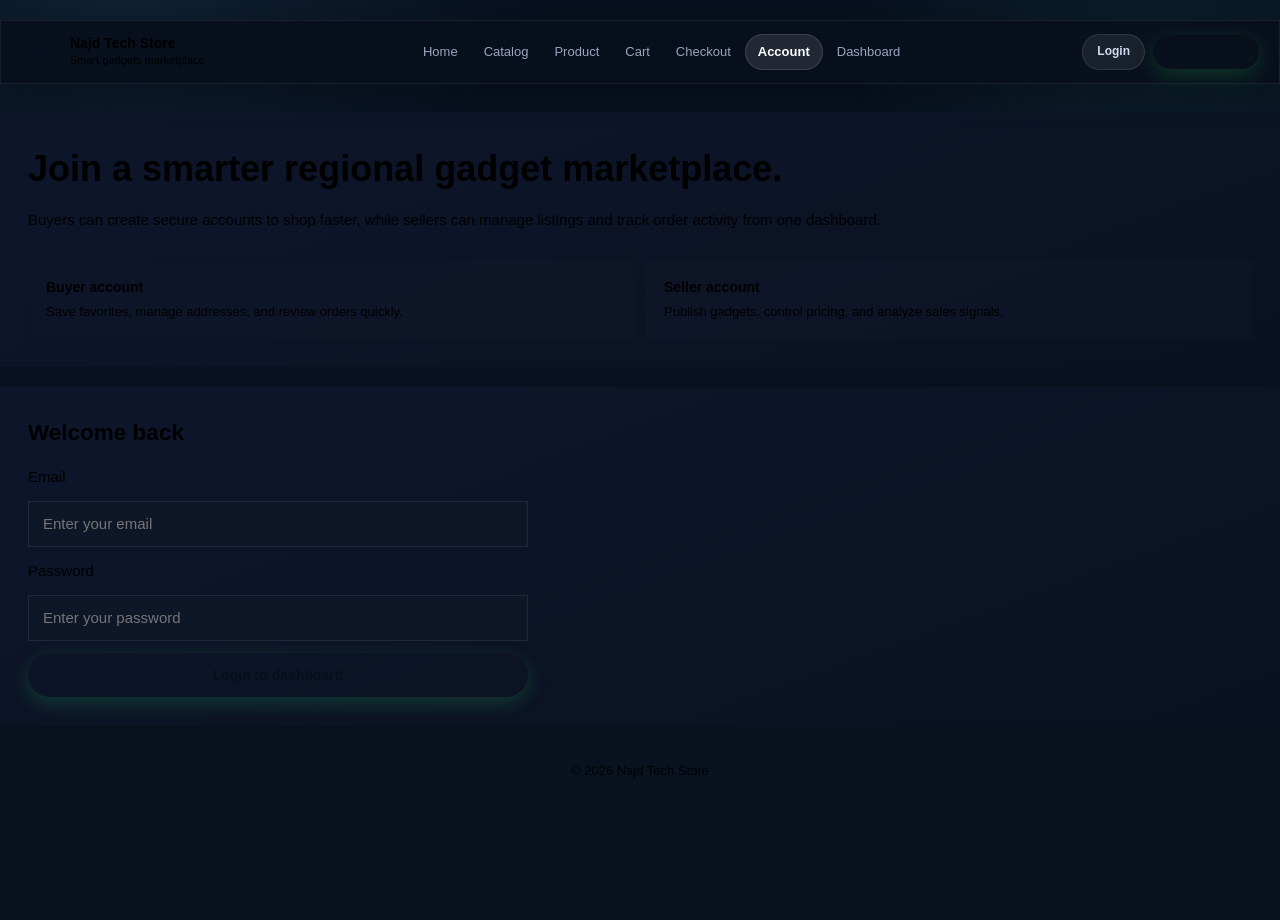
==== commit 523dfc42: "Update index.html" ====
--- a/index.html
+++ b/index.html
@@ -1,14 +1,16 @@
 <!DOCTYPE html>
 <html lang="en">
 <head>
-  <meta charset="UTF-8" />
-  <meta name="viewport" content="width=device-width, initial-scale=1.0" />
-  <title>Home - Najd Tech Store</title>
-  <link rel="stylesheet" href="style.css" />
+    <meta charset="UTF-8">
+    <meta name="viewport" content="width=device-width, initial-scale=1.0">
+    <title>Account - Najd Tech Store</title>
+    <link rel="stylesheet" href="style.css">
 </head>
+
 <body>
-  <div class="page-shell">
 
+
+<div class="page-shell">
     <header class="topbar">
       <div class="brand">
         <a class="brand-logo" href="index.html" aria-label="Najd Tech Store home">N</a>
@@ -19,12 +21,12 @@
       </div>
 
       <nav class="nav-links" aria-label="Main navigation">
-        <a href="index.html" class="active">Home</a>
+        <a href="index.html">Home</a>
         <a href="catalog.html">Catalog</a>
         <a href="product.html">Product</a>
         <a href="cart.html">Cart</a>
         <a href="checkout.html">Checkout</a>
-        <a href="account.html">Account</a>
+        <a href="account.html" class="active">Account</a>
         <a href="dashboard.html">Dashboard</a>
       </nav>
 
@@ -34,124 +36,42 @@
       </div>
     </header>
 
-    <main class="hero-container">
-      <div class="hero-layout">
 
-        <div class="hero-text-side">
-          <span class="prototype-tag">⚡ Real-world e-commerce prototype • BIS 351</span>
+    <main>
+        <section class="login-intro" id="account-intro">
+            <h1>Join a smarter regional gadget marketplace.</h1>
+            <p>Buyers can create secure accounts to shop faster, while sellers can manage listings and track order activity from one dashboard.</p>
 
-          <h1 class="main-heading">
-            Buy and sell premium tech gadgets through one smart digital experience.
-          </h1>
+            <div class="account-types">
+                <div class="account-type">
+                    <h3>Buyer account</h3>
+                    <p>Save favorites, manage addresses, and review orders quickly.</p>
+                </div>
 
-          <p class="hero-description">
-            Najd Tech Store is designed as a polished regional marketplace for phones, laptops, accessories, wearables, and gaming gear. The interface balances commercial credibility, smooth browsing, and seller management in one scalable product experience.
-          </p>
+                <div class="account-type">
+                    <h3>Seller account</h3>
+                    <p>Publish gadgets, control pricing, and analyze sales signals.</p>
+                </div>
+            </div>
+        </section>
 
-          <div class="hero-actions">
-            <a href="catalog.html" class="btn btn-primary">Shop gadgets</a>
-            <a href="dashboard.html" class="btn btn-secondary">View seller dashboard</a>
-          </div>
 
-          <div class="stats-grid">
-            <div class="stat-box">
-              <h3>1,200+</h3>
-              <p>Products prepared for listing</p>
-            </div>
-            <div class="stat-box">
-              <h3>320</h3>
-              <p>Verified regional sellers</p>
-            </div>
-            <div class="stat-box">
-              <h3>96%</h3>
-              <p>Customer satisfaction target</p>
-            </div>
-          </div>
-        </div>
+        <section class="login-section" id="login-form">
+            <h2>Welcome back</h2>
 
-        <div class="hero-visual-side">
-          <div class="intelligence-card">
-            <h3>Live product intelligence</h3>
-            <p class="intel-sub">AI-like product discovery, stock awareness, and clean commerce flow.</p>
+            <form class="login-form" action="dashboard.html" method="post">
+                <label for="email">Email</label>
+                <input id="email" name="email" type="email" placeholder="Enter your email">
 
-            <div class="mock-dashboard-preview">
-              <span class="mock-pill">Smart recommendations</span>
-              <div class="mock-content-layout">
-                <div class="mock-grid-squares">
-                  <div class="square"></div>
-                  <div class="square"></div>
-                  <div class="square"></div>
-                  <div class="square"></div>
-                </div>
-                <div class="mock-chart-circle">
-                  <div class="circle-progress"></div>
-                </div>
-              </div>
-              <p class="mock-footer-text">Fast checkout • Secure payments • Regional delivery</p>
-            </div>
-          </div>
-        </div>
+                <label for="password">Password</label>
+                <input id="password" name="password" type="password" placeholder="Enter your password">
 
-      </div>
+                <button type="submit" class="login-btn">Login to dashboard</button>
+            </form>
+        </section>
     </main>
-
-    <section class="categories-section">
-      <div class="categories-header">
-        <div>
-          <h2>Featured categories</h2>
-          <p>Organized browsing experience for key tech segments.</p>
-        </div>
-        <div class="quick-filter-pills">
-          <span class="pill-filter">Phones</span>
-          <span class="pill-filter">Laptops</span>
-          <span class="pill-filter">Wearables</span>
-          <span class="pill-filter">Gaming</span>
-          <span class="pill-filter">Accessories</span>
-        </div>
-      </div>
-
-      <div class="categories-grid">
-
-        <div class="category-card">
-          <div class="category-icon-wrapper">
-            <span class="cat-emoji">📱</span>
-          </div>
-          <h3>Smartphones</h3>
-          <p>Flagship and value devices with warranty-ready listings.</p>
-        </div>
-
-        <div class="category-card">
-          <div class="category-icon-wrapper">
-            <span class="cat-emoji">💻</span>
-          </div>
-          <h3>Laptops</h3>
-          <p>Work, study, and creator models with full specifications.</p>
-        </div>
-
-        <div class="category-card">
-          <div class="category-icon-wrapper">
-            <span class="cat-emoji">⌚</span>
-          </div>
-          <h3>Wearables</h3>
-          <p>Smartwatches, fitness devices, and connected accessories.</p>
-        </div>
-
-        <div class="category-card">
-          <div class="category-icon-wrapper">
-            <span class="cat-emoji">🎮</span>
-          </div>
-          <h3>Gaming</h3>
-          <p>Consoles, controllers, and gamer-first performance gear.</p>
-        </div>
-
-      </div>
-    </section>
-
-    <footer class="footer">
-      © 2026 Najd Tech Store
-    </footer>
-
-  </div>
-  <script src="script.js"></script>
+<footer class="footer">© 2026 Najd Tech Store</footer>
+</div>
+<script src="script.js"></script>
 </body>
 </html>
--- a/style.css
+++ b/style.css
@@ -1,7 +1,6 @@
-/* ═══════════════════════════════════════════════
-   Najd Tech Store — Full Redesign v3
-   Matches UI/UX prototype exactly
-═══════════════════════════════════════════════ */
+*/ 
+   Najd Tech Store
+*/
 
 @import url('https://fonts.googleapis.com/css2?family=Sora:wght@400;600;700;800&family=Inter:wght@400;500;600&display=swap');
 
@@ -49,9 +48,9 @@
   margin: 20px auto 40px;
 }
 
-/* ══════════════════════════════════════════════
+/* 
    TOPBAR — unified across all pages
-══════════════════════════════════════════════ */
+*/
 .topbar {
   position: sticky;
   top: 14px;
@@ -96,9 +95,9 @@
 }
 .nav-actions { display: flex; align-items: center; gap: 8px; flex-shrink: 0; }
 
-/* ══════════════════════════════════════════════
+/* 
    BUTTONS
-══════════════════════════════════════════════ */
+*/
 .btn, .login-btn, .btn-back, .btn-add, .btn-live {
   display: inline-flex; align-items: center; justify-content: center; gap: 7px;
   min-height: 38px; padding: 9px 18px;
@@ -122,9 +121,9 @@
 }
 .wide { width: 100%; }
 
-/* ══════════════════════════════════════════════
+/* 
    SHARED
-══════════════════════════════════════════════ */
+ */
 main, .container, .content { margin-top: 28px; }
 section { scroll-margin-top: 110px; }
 .panel, .card, .login-intro, .login-section, .intelligence-card {
@@ -160,9 +159,9 @@
 .hero-tags { display: flex; gap: 8px; flex-wrap: wrap; }
 .footer { margin: 36px 0 10px; text-align: center; color: var(--muted); font-size: 13px; }
 
-/* ══════════════════════════════════════════════
+/* 
    HOME — HERO
-══════════════════════════════════════════════ */
+ */
 .hero-container { margin-top: 28px; }
 .hero-layout {
   display: grid; grid-template-columns: 1.2fr .85fr;
@@ -271,9 +270,9 @@
 .category-card h3 { font-family: 'Sora', sans-serif; font-size: 15px; font-weight: 700; margin-bottom: 5px; }
 .category-card p  { font-size: 12px; color: var(--muted); }
 
-/* ══════════════════════════════════════════════
+/* 
    CATALOG PAGE
-══════════════════════════════════════════════ */
+*/
 #catalog-controls { margin-top: 28px; }
 .catalog-overview {
   display: flex; justify-content: space-between; align-items: center;
@@ -347,7 +346,7 @@
   border-bottom: 1px solid rgba(255,255,255,.04);
 }
 .product-card img { width: 100%; height: 160px; object-fit: cover; display: block; }
-.product-card .product-icon { font-size: 62px; line-height: 1; }
+.product-card .product-icon { font-size: 62px; line-height: 1; width: auto; height: auto; background: none; border-radius: 0; }
 .product-card .product-info-row {
   display: flex; justify-content: space-between;
   align-items: flex-start; gap: 8px; padding: 13px 14px 0;
@@ -381,9 +380,9 @@
   color: var(--muted); grid-column: 1 / -1; font-size: 15px;
 }
 
-/* ══════════════════════════════════════════════
+/* 
    PRODUCT DETAIL PAGE
-══════════════════════════════════════════════ */
+*/
 .product-page-title {
   font-family: 'Sora', sans-serif;
   font-size: clamp(24px,4vw,36px); font-weight: 800; margin: 12px 0 8px;
@@ -462,9 +461,9 @@
 .btn-save-item, .save { background: rgba(255,255,255,.07); border: 1px solid rgba(255,255,255,.10) !important; color: var(--text); }
 .btn-chat-seller, .chat { background: rgba(124,110,247,.16); border: 1px solid rgba(124,110,247,.28) !important; color: #c4bbff; }
 
-/* ══════════════════════════════════════════════
+/* 
    CART PAGE
-══════════════════════════════════════════════ */
+*/
 #cart-items { margin-top: 24px; }
 #cart-items .product-card {
   background: linear-gradient(160deg, var(--surface-2), rgba(12,19,38,.99));
@@ -514,9 +513,9 @@
 .pay-now strong { color: var(--green); font-family: 'Sora', sans-serif; }
 .note { margin-top: 10px; font-size: 12px; color: var(--muted); text-align: center; }
 
-/* ══════════════════════════════════════════════
+/* 
    CHECKOUT
-══════════════════════════════════════════════ */
+ */
 .checkout-form { display: flex; flex-direction: column; gap: 16px; }
 .field-grid.two { display: grid; grid-template-columns: repeat(2,1fr); gap: 14px; }
 .field.full { grid-column: 1 / -1; }
@@ -530,9 +529,9 @@
 }
 .checkout-btn:hover { transform: translateY(-1px); opacity: .9; }
 
-/* ══════════════════════════════════════════════
+/* 
    ACCOUNT / LOGIN
-══════════════════════════════════════════════ */
+ */
 .account-grid { display: grid; grid-template-columns: 1.05fr .95fr; gap: 22px; align-items: stretch; }
 .promo-panel, .auth-panel { padding: 30px; }
 .promo-panel h2 {
@@ -570,9 +569,9 @@
 .login-btn { min-height: 44px; font-size: 14px; }
 .account-types { display: grid; grid-template-columns: repeat(auto-fit,minmax(200px,1fr)); gap: 12px; margin-top: 16px; }
 
-/* ══════════════════════════════════════════════
+/* 
    DASHBOARD
-══════════════════════════════════════════════ */
+ */
 .action-bar { display: flex; gap: 10px; margin: 20px 0 24px; flex-wrap: wrap; }
 .stats-grid { display: grid; grid-template-columns: repeat(4,1fr); gap: 14px; margin-bottom: 20px; }
 .stat-card {
@@ -623,9 +622,9 @@
   padding: 3px 10px; border-radius: 999px; font-size: 11px; font-weight: 700; white-space: nowrap;
 }
 
-/* ══════════════════════════════════════════════
+/* 
    RESPONSIVE
-══════════════════════════════════════════════ */
+*/
 @media (max-width: 1080px) {
   .topbar { grid-template-columns: 1fr; gap: 10px; }
   .nav-links { justify-content: flex-start; }
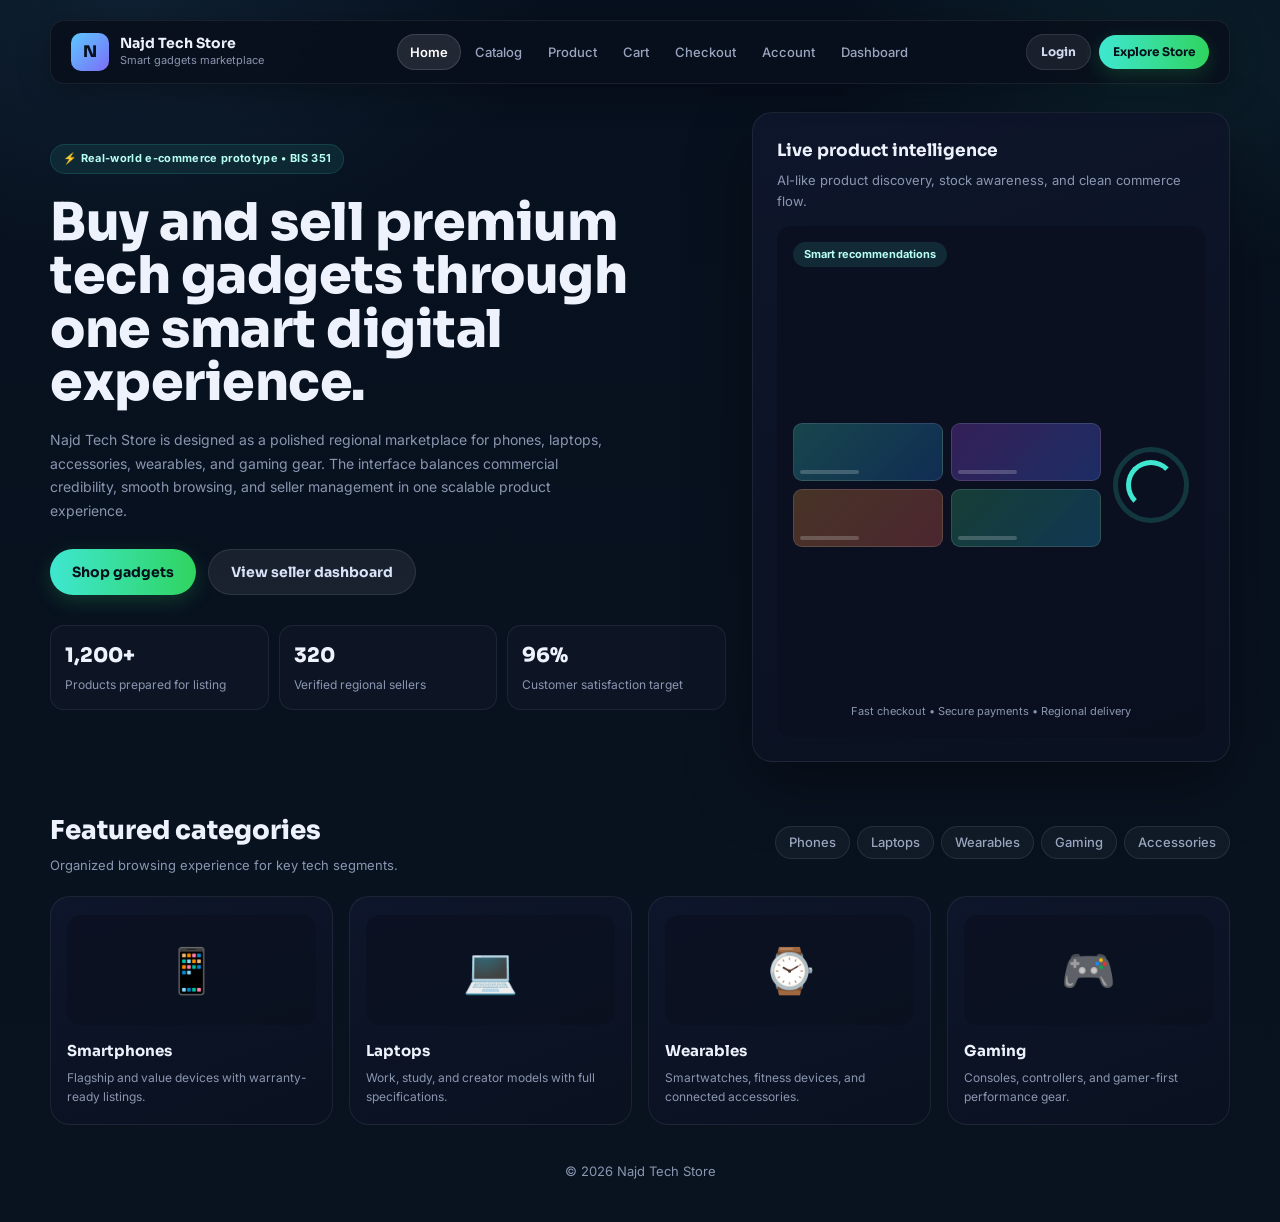
==== commit 8afe0265: "Update index.html" ====
--- a/index.html
+++ b/index.html
@@ -1,16 +1,14 @@
 <!DOCTYPE html>
 <html lang="en">
 <head>
-    <meta charset="UTF-8">
-    <meta name="viewport" content="width=device-width, initial-scale=1.0">
-    <title>Account - Najd Tech Store</title>
-    <link rel="stylesheet" href="style.css">
+  <meta charset="UTF-8" />
+  <meta name="viewport" content="width=device-width, initial-scale=1.0" />
+  <title>Home - Najd Tech Store</title>
+  <link rel="stylesheet" href="style.css" />
 </head>
+<body>
+  <div class="page-shell">
 
-<body>
-
-
-<div class="page-shell">
     <header class="topbar">
       <div class="brand">
         <a class="brand-logo" href="index.html" aria-label="Najd Tech Store home">N</a>
@@ -21,12 +19,12 @@
       </div>
 
       <nav class="nav-links" aria-label="Main navigation">
-        <a href="index.html">Home</a>
+        <a href="index.html" class="active">Home</a>
         <a href="catalog.html">Catalog</a>
         <a href="product.html">Product</a>
         <a href="cart.html">Cart</a>
         <a href="checkout.html">Checkout</a>
-        <a href="account.html" class="active">Account</a>
+        <a href="account.html">Account</a>
         <a href="dashboard.html">Dashboard</a>
       </nav>
 
@@ -36,42 +34,124 @@
       </div>
     </header>
 
+    <main class="hero-container">
+      <div class="hero-layout">
 
-    <main>
-        <section class="login-intro" id="account-intro">
-            <h1>Join a smarter regional gadget marketplace.</h1>
-            <p>Buyers can create secure accounts to shop faster, while sellers can manage listings and track order activity from one dashboard.</p>
+        <div class="hero-text-side">
+          <span class="prototype-tag">⚡ Real-world e-commerce prototype • BIS 351</span>
 
-            <div class="account-types">
-                <div class="account-type">
-                    <h3>Buyer account</h3>
-                    <p>Save favorites, manage addresses, and review orders quickly.</p>
+          <h1 class="main-heading">
+            Buy and sell premium tech gadgets through one smart digital experience.
+          </h1>
+
+          <p class="hero-description">
+            Najd Tech Store is designed as a polished regional marketplace for phones, laptops, accessories, wearables, and gaming gear. The interface balances commercial credibility, smooth browsing, and seller management in one scalable product experience.
+          </p>
+
+          <div class="hero-actions">
+            <a href="catalog.html" class="btn btn-primary">Shop gadgets</a>
+            <a href="dashboard.html" class="btn btn-secondary">View seller dashboard</a>
+          </div>
+
+          <div class="stats-grid">
+            <div class="stat-box">
+              <h3>1,200+</h3>
+              <p>Products prepared for listing</p>
+            </div>
+            <div class="stat-box">
+              <h3>320</h3>
+              <p>Verified regional sellers</p>
+            </div>
+            <div class="stat-box">
+              <h3>96%</h3>
+              <p>Customer satisfaction target</p>
+            </div>
+          </div>
+        </div>
+
+        <div class="hero-visual-side">
+          <div class="intelligence-card">
+            <h3>Live product intelligence</h3>
+            <p class="intel-sub">AI-like product discovery, stock awareness, and clean commerce flow.</p>
+
+            <div class="mock-dashboard-preview">
+              <span class="mock-pill">Smart recommendations</span>
+              <div class="mock-content-layout">
+                <div class="mock-grid-squares">
+                  <div class="square"></div>
+                  <div class="square"></div>
+                  <div class="square"></div>
+                  <div class="square"></div>
                 </div>
+                <div class="mock-chart-circle">
+                  <div class="circle-progress"></div>
+                </div>
+              </div>
+              <p class="mock-footer-text">Fast checkout • Secure payments • Regional delivery</p>
+            </div>
+          </div>
+        </div>
 
-                <div class="account-type">
-                    <h3>Seller account</h3>
-                    <p>Publish gadgets, control pricing, and analyze sales signals.</p>
-                </div>
-            </div>
-        </section>
+      </div>
+    </main>
 
+    <section class="categories-section">
+      <div class="categories-header">
+        <div>
+          <h2>Featured categories</h2>
+          <p>Organized browsing experience for key tech segments.</p>
+        </div>
+        <div class="quick-filter-pills">
+          <span class="pill-filter">Phones</span>
+          <span class="pill-filter">Laptops</span>
+          <span class="pill-filter">Wearables</span>
+          <span class="pill-filter">Gaming</span>
+          <span class="pill-filter">Accessories</span>
+        </div>
+      </div>
 
-        <section class="login-section" id="login-form">
-            <h2>Welcome back</h2>
+      <div class="categories-grid">
 
-            <form class="login-form" action="dashboard.html" method="post">
-                <label for="email">Email</label>
-                <input id="email" name="email" type="email" placeholder="Enter your email">
+        <div class="category-card">
+          <div class="category-icon-wrapper">
+            <span class="cat-emoji">📱</span>
+          </div>
+          <h3>Smartphones</h3>
+          <p>Flagship and value devices with warranty-ready listings.</p>
+        </div>
 
-                <label for="password">Password</label>
-                <input id="password" name="password" type="password" placeholder="Enter your password">
+        <div class="category-card">
+          <div class="category-icon-wrapper">
+            <span class="cat-emoji">💻</span>
+          </div>
+          <h3>Laptops</h3>
+          <p>Work, study, and creator models with full specifications.</p>
+        </div>
 
-                <button type="submit" class="login-btn">Login to dashboard</button>
-            </form>
-        </section>
-    </main>
-<footer class="footer">© 2026 Najd Tech Store</footer>
-</div>
-<script src="script.js"></script>
+        <div class="category-card">
+          <div class="category-icon-wrapper">
+            <span class="cat-emoji">⌚</span>
+          </div>
+          <h3>Wearables</h3>
+          <p>Smartwatches, fitness devices, and connected accessories.</p>
+        </div>
+
+        <div class="category-card">
+          <div class="category-icon-wrapper">
+            <span class="cat-emoji">🎮</span>
+          </div>
+          <h3>Gaming</h3>
+          <p>Consoles, controllers, and gamer-first performance gear.</p>
+        </div>
+
+      </div>
+    </section>
+
+    <footer class="footer">
+      © 2026 Najd Tech Store
+    </footer>
+
+  </div>
+  <script src="script.js"></script>
 </body>
 </html>
--- a/style.css
+++ b/style.css
@@ -1,6 +1,3 @@
-*/ 
-   Najd Tech Store
-*/
 
 @import url('https://fonts.googleapis.com/css2?family=Sora:wght@400;600;700;800&family=Inter:wght@400;500;600&display=swap');
 
@@ -48,7 +45,7 @@
   margin: 20px auto 40px;
 }
 
-/* 
+/*
    TOPBAR — unified across all pages
 */
 .topbar {
@@ -95,7 +92,7 @@
 }
 .nav-actions { display: flex; align-items: center; gap: 8px; flex-shrink: 0; }
 
-/* 
+/*
    BUTTONS
 */
 .btn, .login-btn, .btn-back, .btn-add, .btn-live {
@@ -121,7 +118,7 @@
 }
 .wide { width: 100%; }
 
-/* 
+/*
    SHARED
  */
 main, .container, .content { margin-top: 28px; }
@@ -159,7 +156,7 @@
 .hero-tags { display: flex; gap: 8px; flex-wrap: wrap; }
 .footer { margin: 36px 0 10px; text-align: center; color: var(--muted); font-size: 13px; }
 
-/* 
+/*
    HOME — HERO
  */
 .hero-container { margin-top: 28px; }
@@ -214,7 +211,33 @@
 .mock-grid-squares { display: grid; grid-template-columns: repeat(2,1fr); gap: 8px; flex: 1; }
 .mock-grid-squares .square {
   height: 58px; border-radius: 9px;
-  background: rgba(255,255,255,.05); border: 1px solid rgba(255,255,255,.05);
+  border: 1px solid rgba(255,255,255,.12);
+  position: relative; overflow: hidden;
+}
+.mock-grid-squares .square:nth-child(1) {
+  background: linear-gradient(135deg, rgba(63,231,209,.25) 0%, rgba(30,100,180,.35) 100%);
+}
+.mock-grid-squares .square:nth-child(2) {
+  background: linear-gradient(135deg, rgba(180,80,255,.25) 0%, rgba(63,100,231,.35) 100%);
+}
+.mock-grid-squares .square:nth-child(3) {
+  background: linear-gradient(135deg, rgba(255,160,60,.25) 0%, rgba(200,80,80,.35) 100%);
+}
+.mock-grid-squares .square:nth-child(4) {
+  background: linear-gradient(135deg, rgba(60,200,120,.25) 0%, rgba(30,130,180,.35) 100%);
+}
+.mock-grid-squares .square::after {
+  content: '';
+  position: absolute;
+  bottom: 6px; left: 6px;
+  width: 40%; height: 4px;
+  border-radius: 4px;
+  background: rgba(255,255,255,.2);
+}
+.sq-icon {
+  position: absolute; top: 50%; left: 50%;
+  transform: translate(-50%, -50%);
+  font-size: 22px; line-height: 1;
 }
 .mock-chart-circle {
   width: 76px; height: 76px; flex: 0 0 76px; border-radius: 50%;
@@ -270,7 +293,7 @@
 .category-card h3 { font-family: 'Sora', sans-serif; font-size: 15px; font-weight: 700; margin-bottom: 5px; }
 .category-card p  { font-size: 12px; color: var(--muted); }
 
-/* 
+/*
    CATALOG PAGE
 */
 #catalog-controls { margin-top: 28px; }
@@ -380,7 +403,7 @@
   color: var(--muted); grid-column: 1 / -1; font-size: 15px;
 }
 
-/* 
+/*
    PRODUCT DETAIL PAGE
 */
 .product-page-title {
@@ -461,7 +484,7 @@
 .btn-save-item, .save { background: rgba(255,255,255,.07); border: 1px solid rgba(255,255,255,.10) !important; color: var(--text); }
 .btn-chat-seller, .chat { background: rgba(124,110,247,.16); border: 1px solid rgba(124,110,247,.28) !important; color: #c4bbff; }
 
-/* 
+/*
    CART PAGE
 */
 #cart-items { margin-top: 24px; }
@@ -513,7 +536,7 @@
 .pay-now strong { color: var(--green); font-family: 'Sora', sans-serif; }
 .note { margin-top: 10px; font-size: 12px; color: var(--muted); text-align: center; }
 
-/* 
+/*
    CHECKOUT
  */
 .checkout-form { display: flex; flex-direction: column; gap: 16px; }
@@ -529,7 +552,7 @@
 }
 .checkout-btn:hover { transform: translateY(-1px); opacity: .9; }
 
-/* 
+/*
    ACCOUNT / LOGIN
  */
 .account-grid { display: grid; grid-template-columns: 1.05fr .95fr; gap: 22px; align-items: stretch; }
@@ -569,7 +592,7 @@
 .login-btn { min-height: 44px; font-size: 14px; }
 .account-types { display: grid; grid-template-columns: repeat(auto-fit,minmax(200px,1fr)); gap: 12px; margin-top: 16px; }
 
-/* 
+/*
    DASHBOARD
  */
 .action-bar { display: flex; gap: 10px; margin: 20px 0 24px; flex-wrap: wrap; }
@@ -622,7 +645,7 @@
   padding: 3px 10px; border-radius: 999px; font-size: 11px; font-weight: 700; white-space: nowrap;
 }
 
-/* 
+/*
    RESPONSIVE
 */
 @media (max-width: 1080px) {
